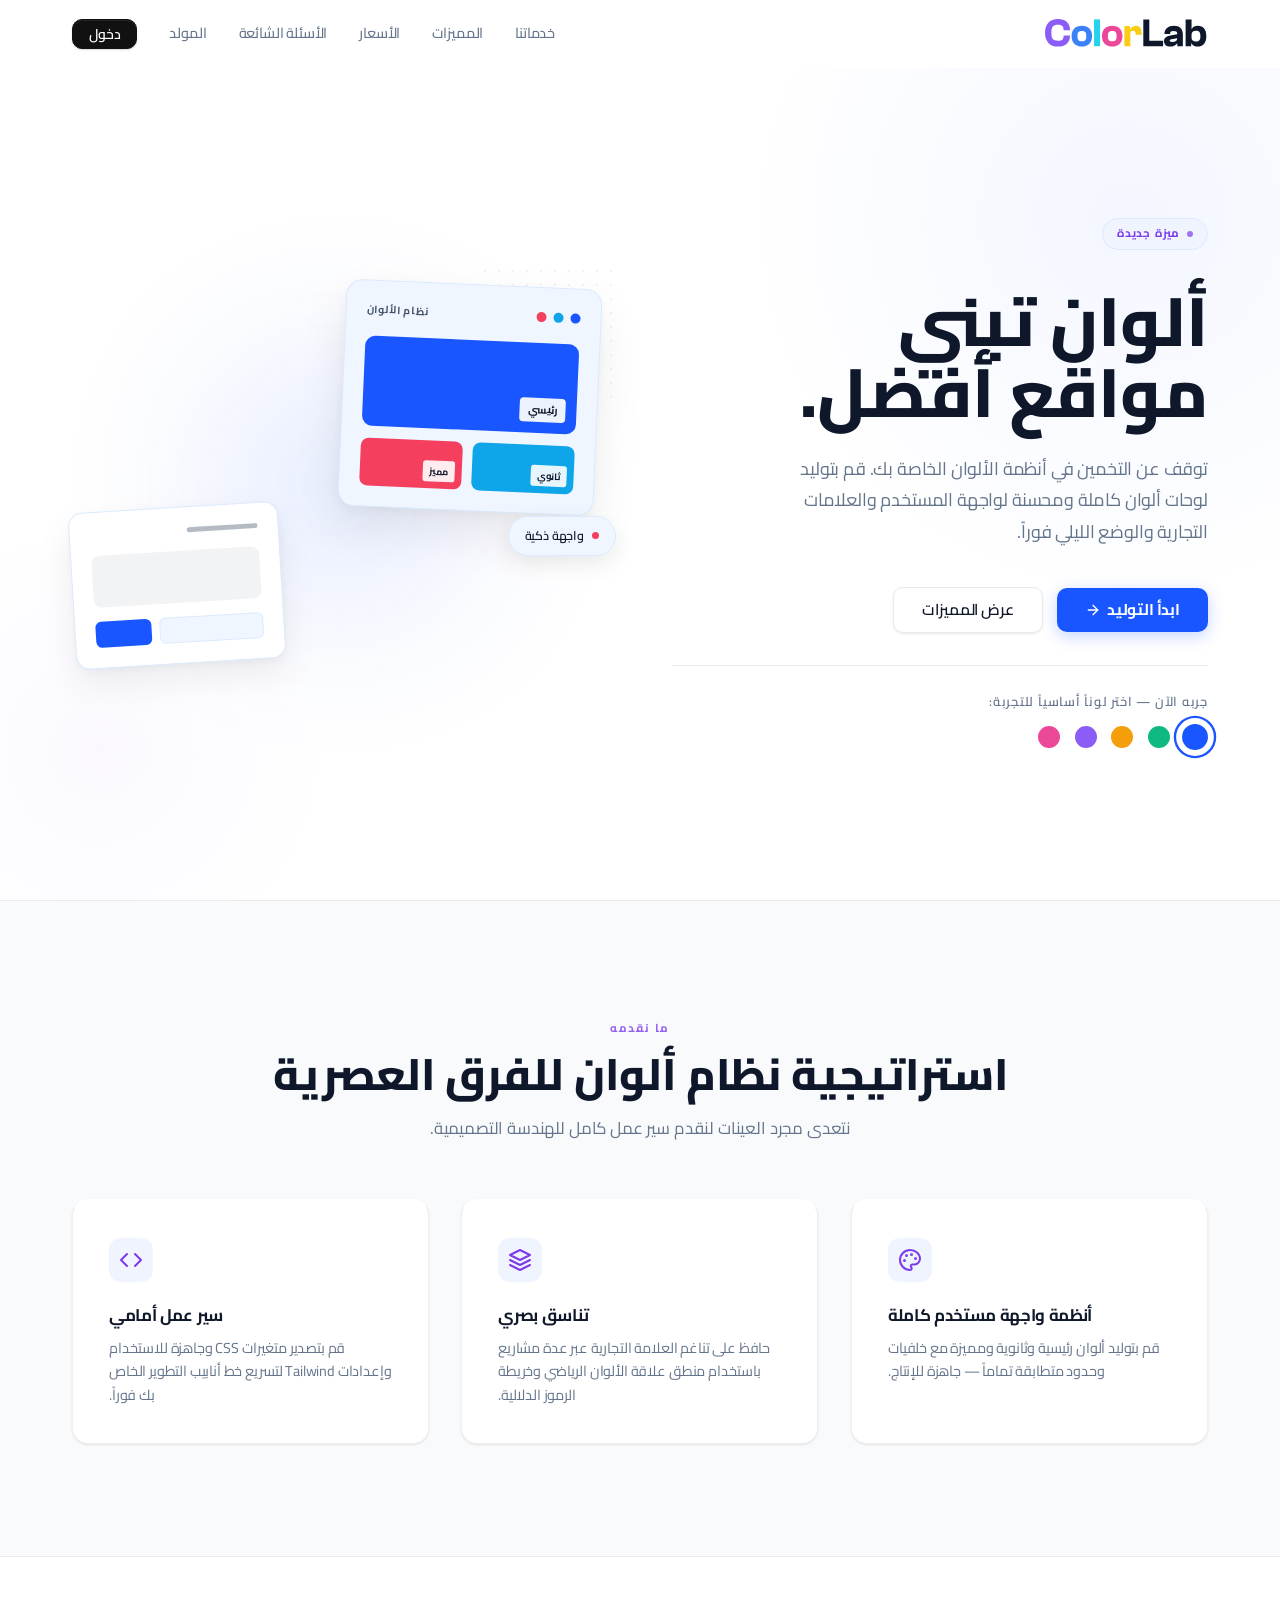
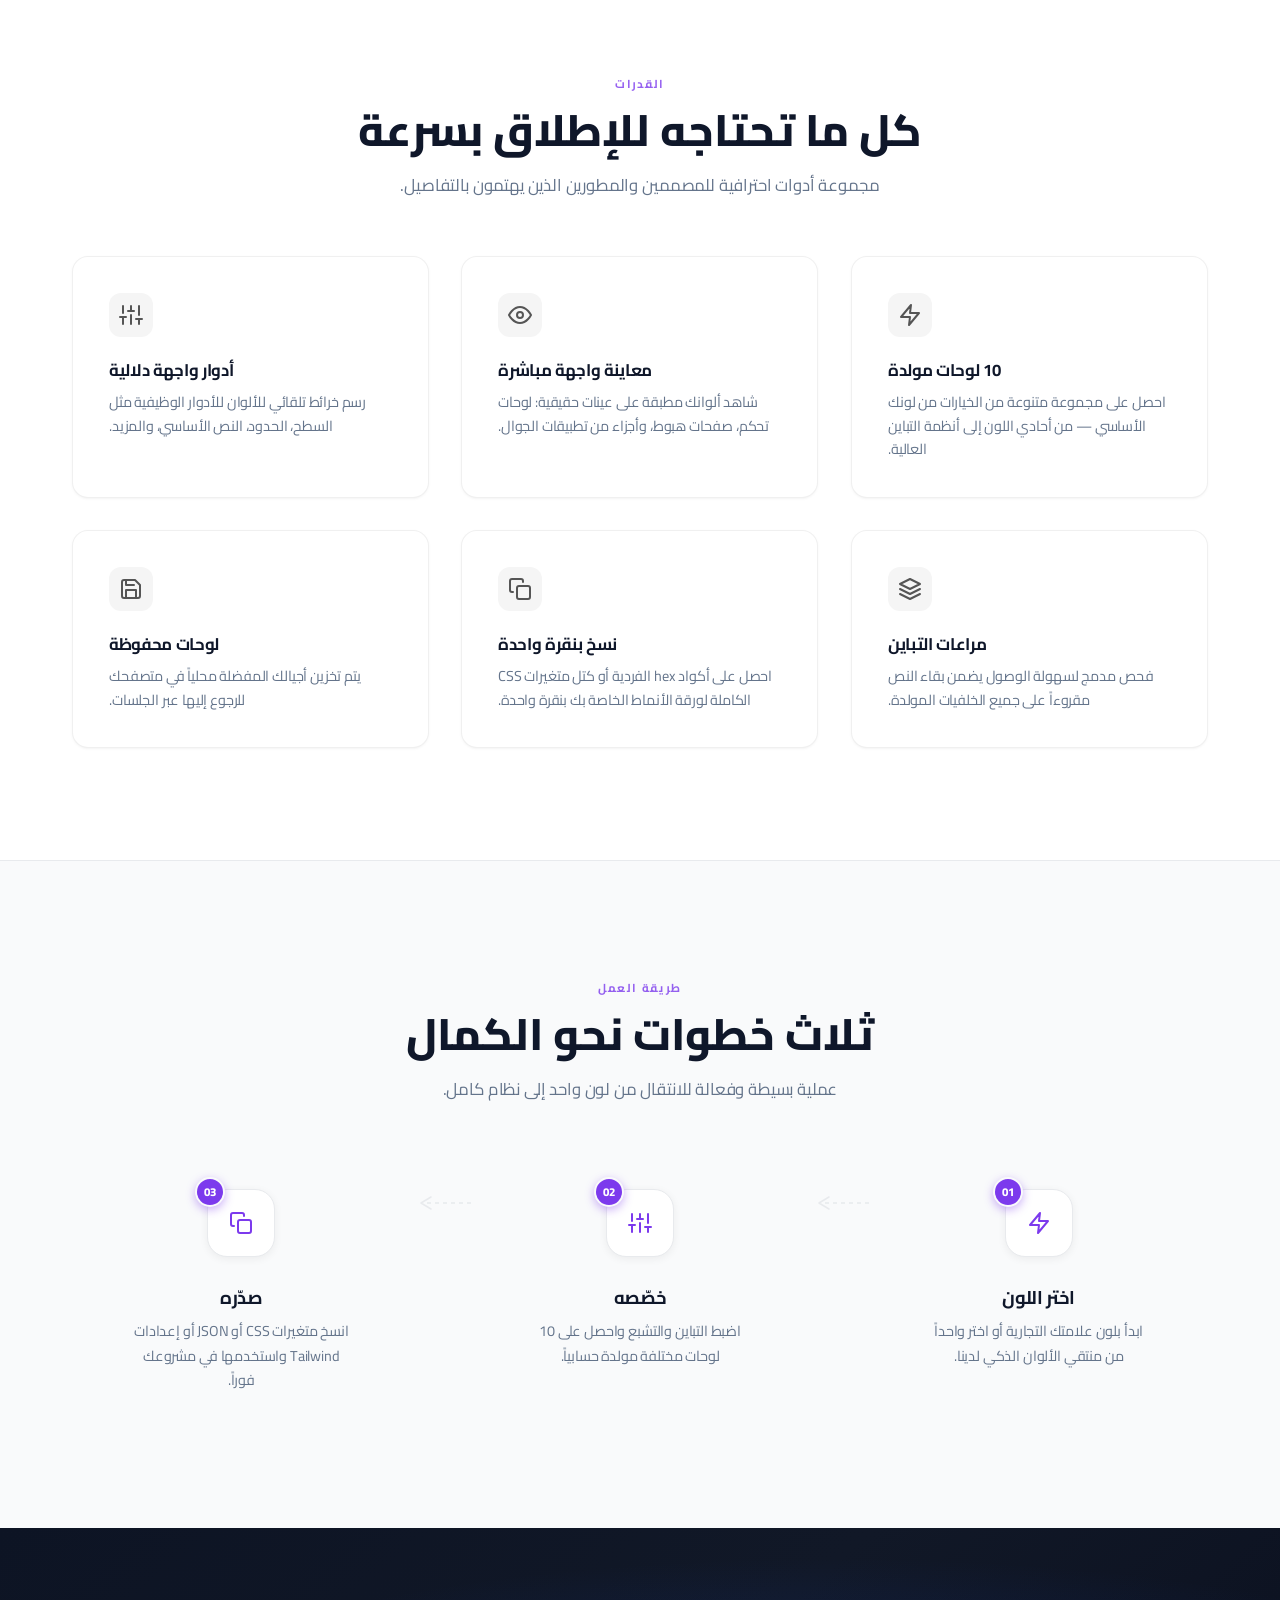
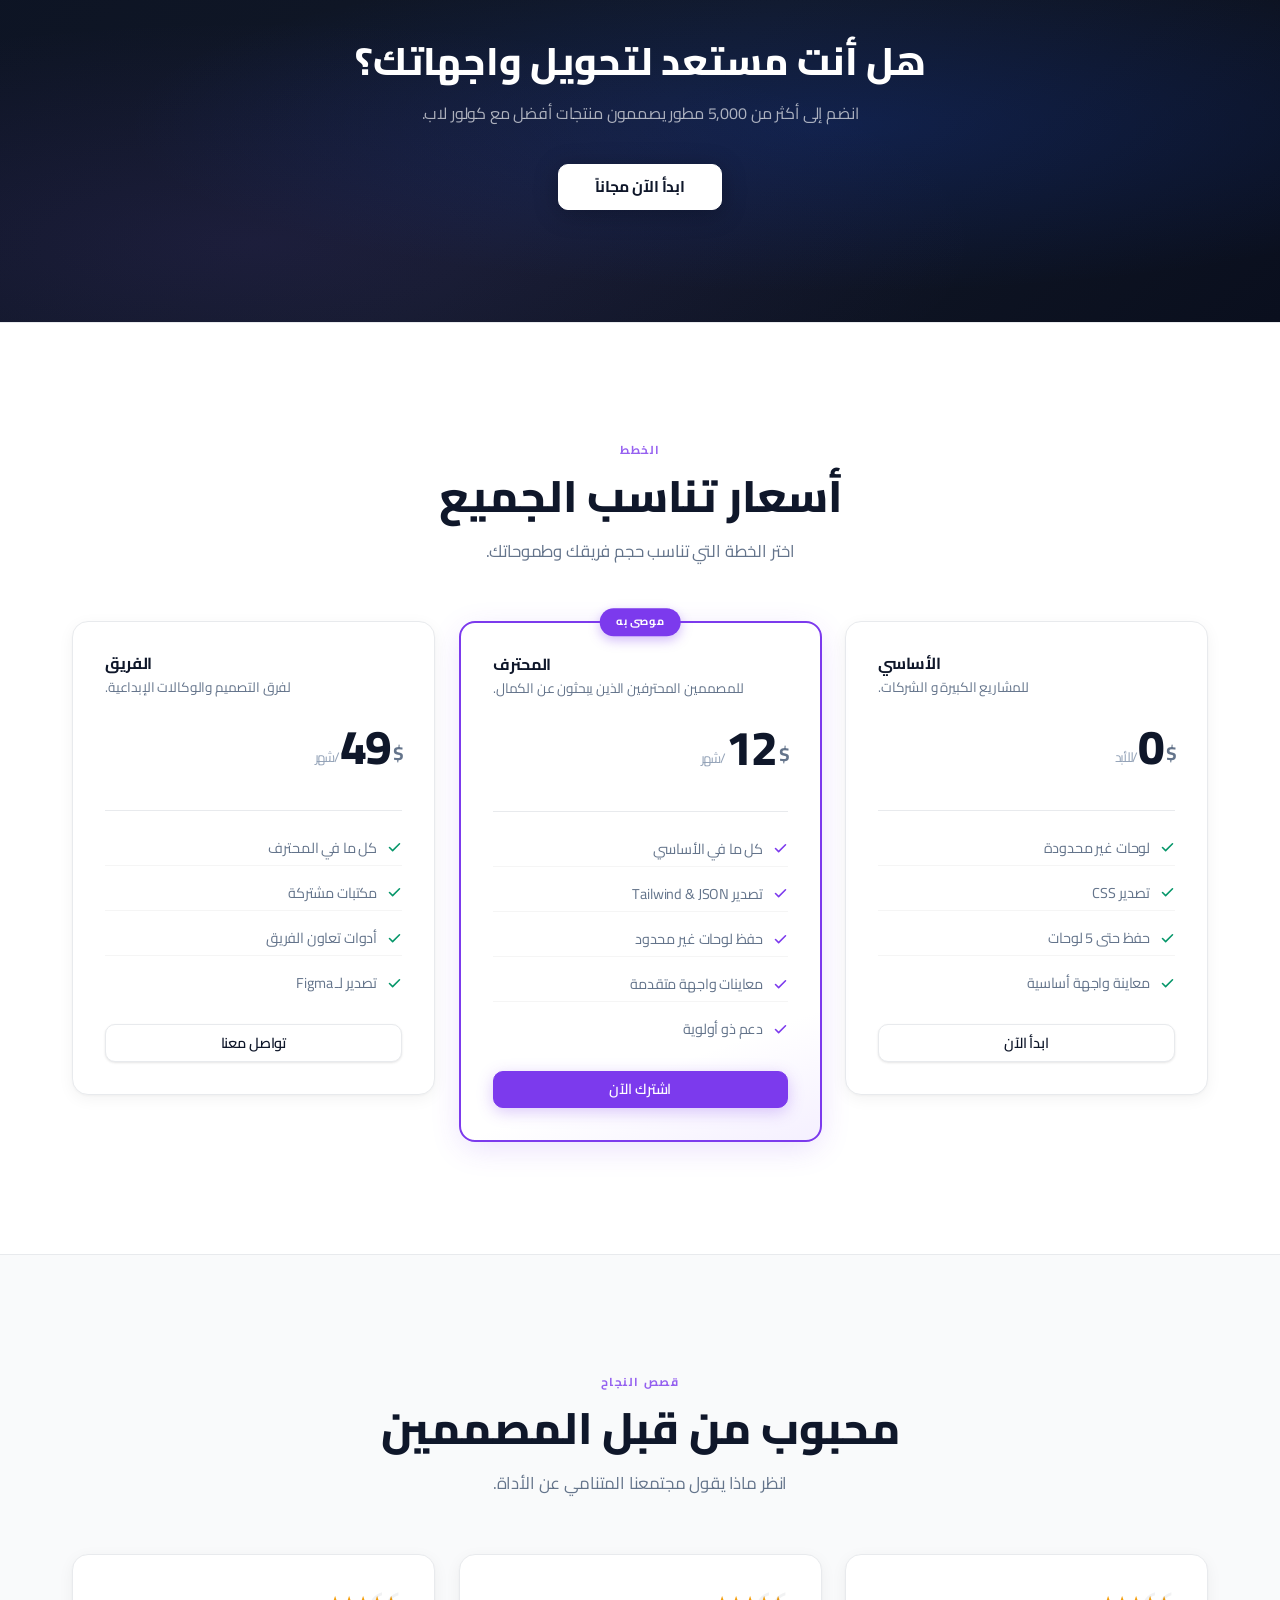
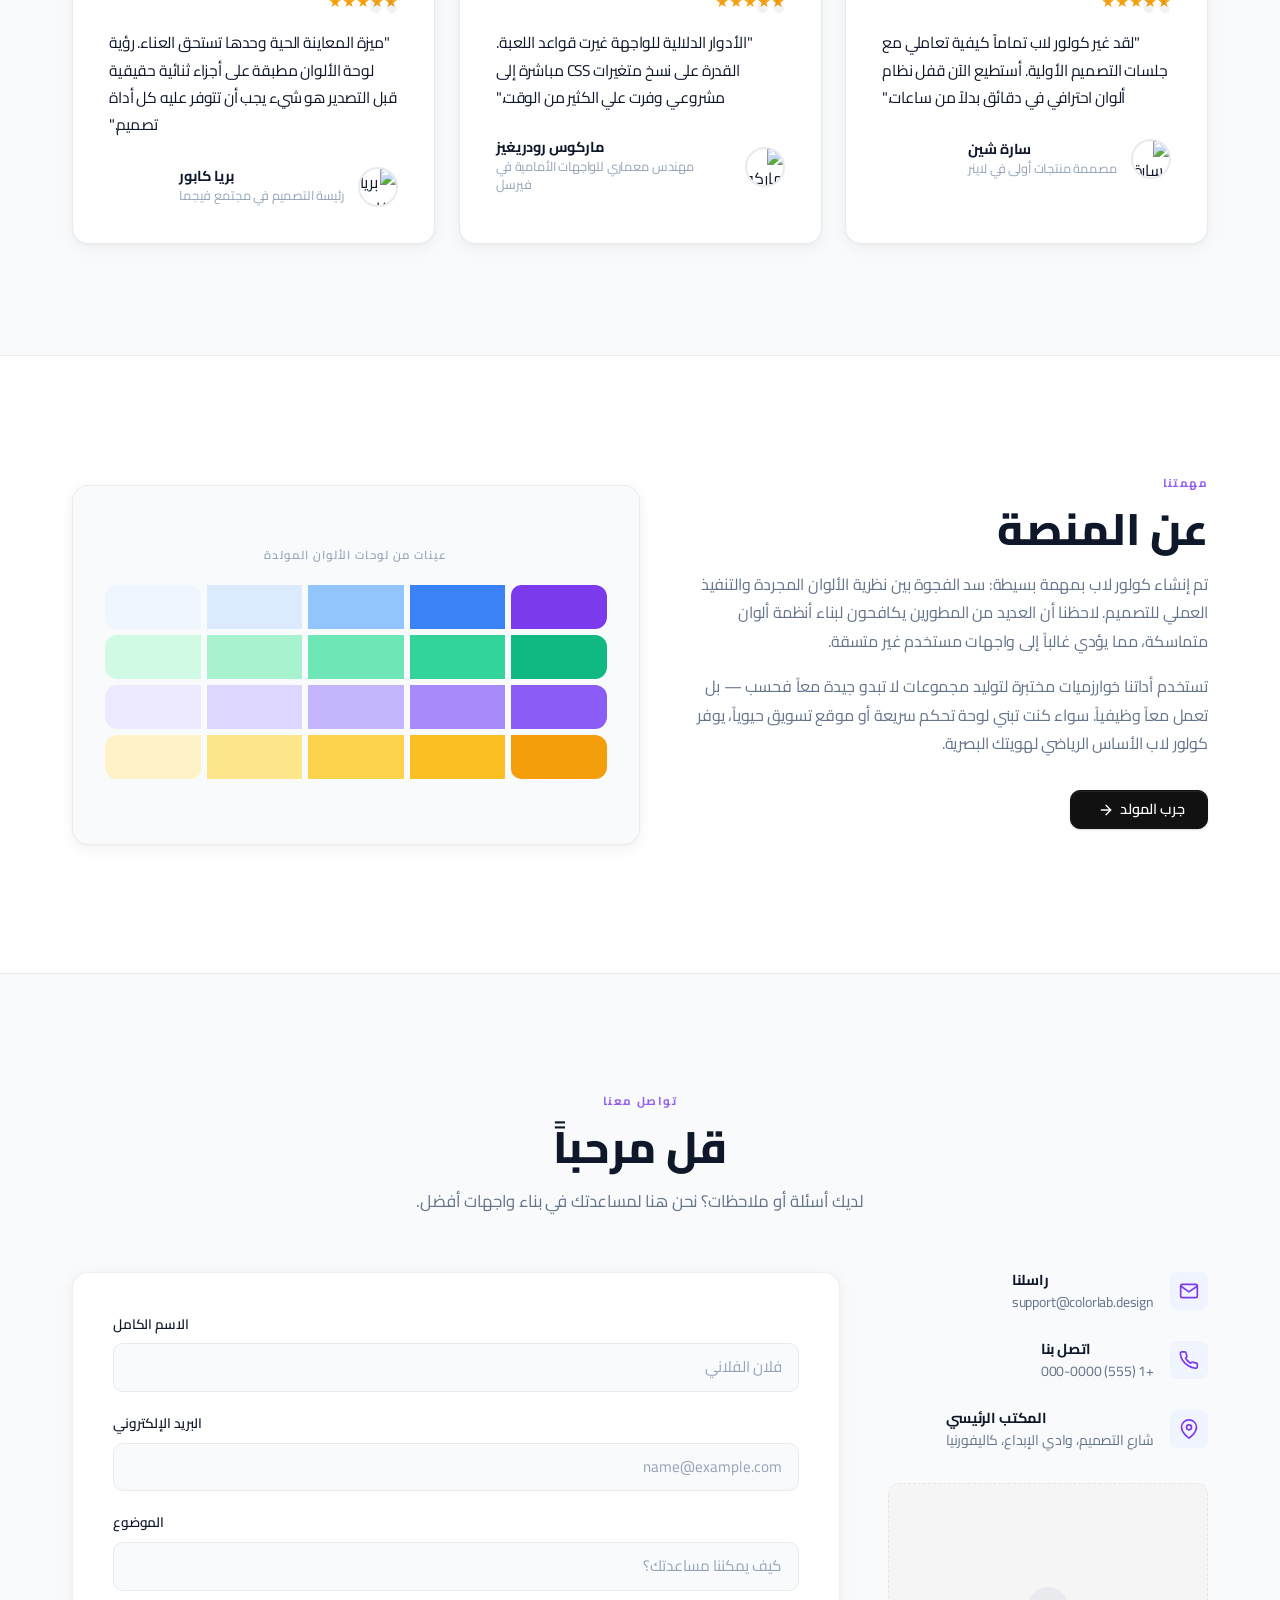
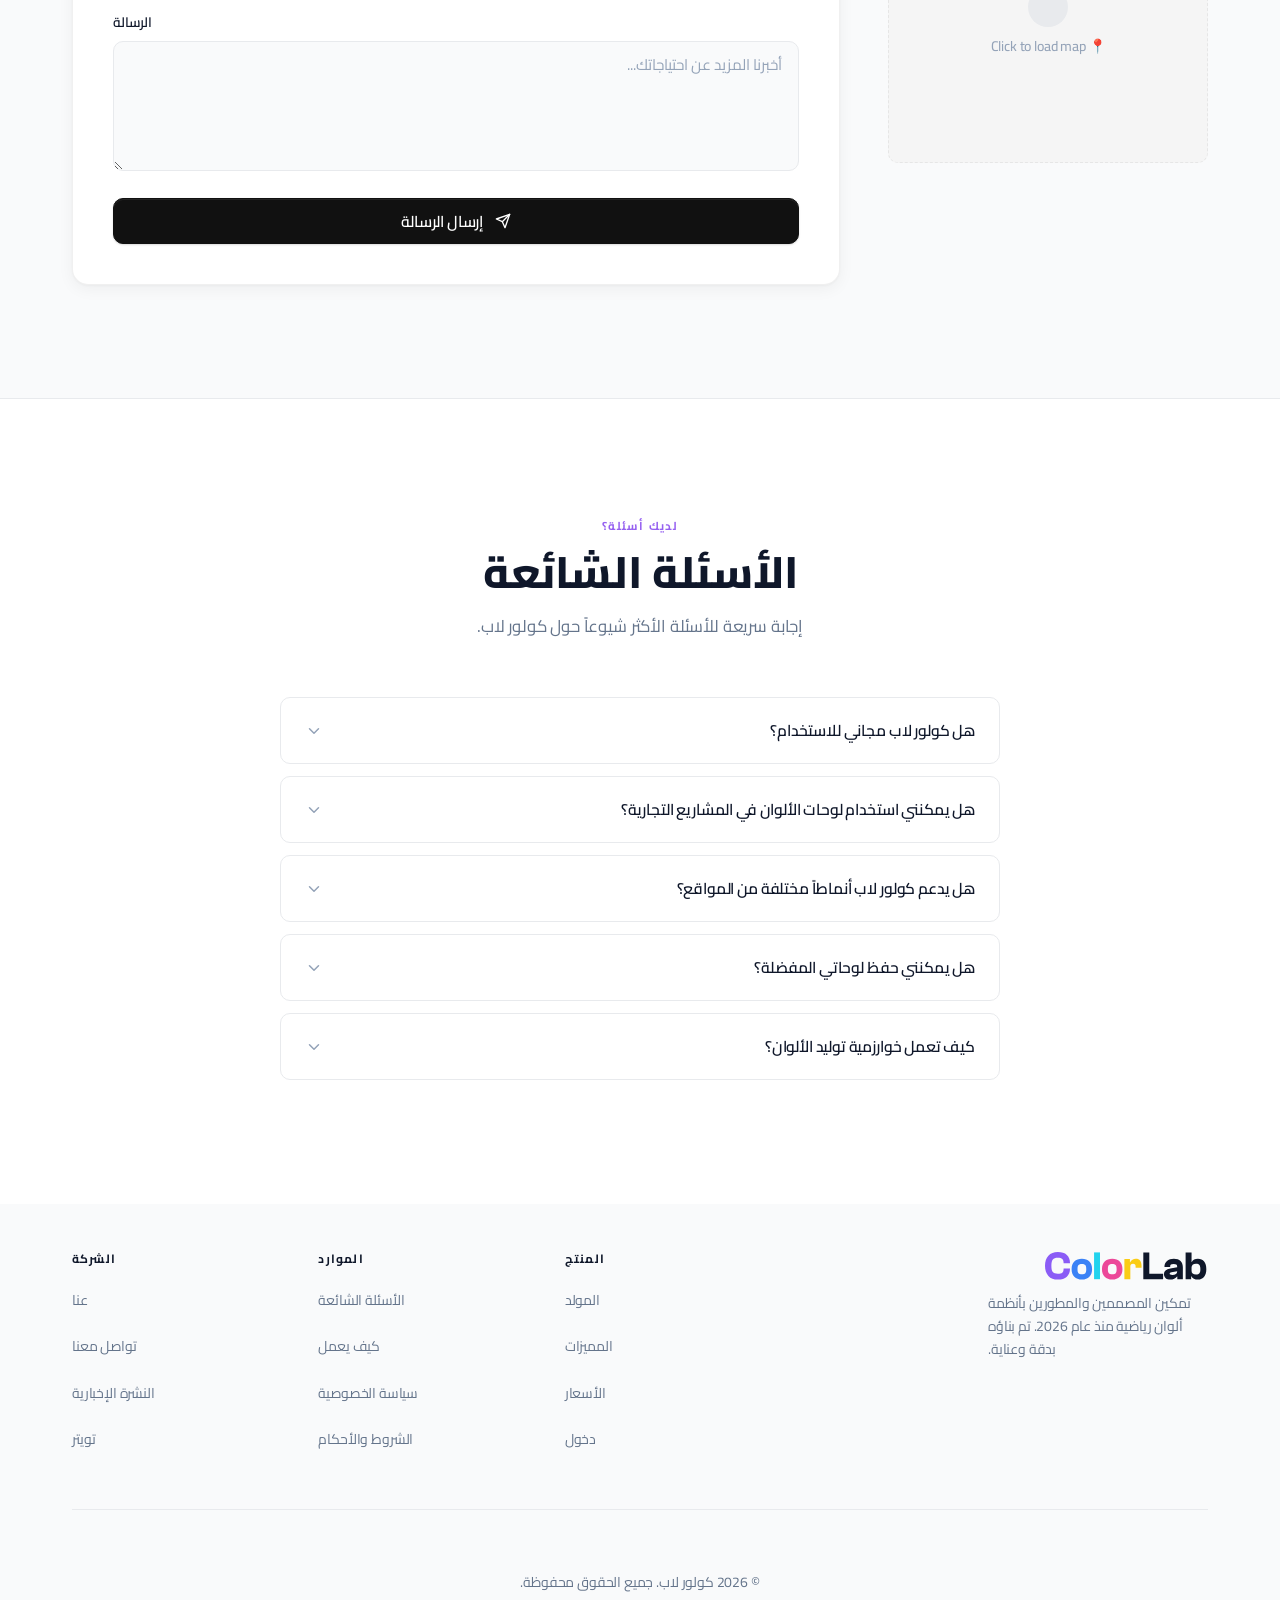
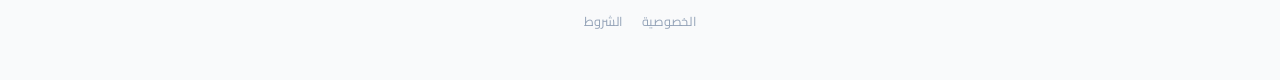
==== index.html @ 7257d904 "first commit" ====
<!doctype html>
<html lang="ar" dir="rtl">
  <head>
    <meta charset="UTF-8" />
    <meta name="viewport" content="width=device-width, initial-scale=1.0" />
    <title>كولور لاب — مولد ألوان احترافي للمطورين والمصممين</title>
    <meta
      name="description"
      content="قم بتوليد أنظمة ألوان كاملة ومحسنة لمواقع الويب فوراً. جميلة، دلالية، ومصممة للمطورين والمصممين. ابدأ مجاناً."
    />
    <meta name="theme-color" content="#7C3AED" />

    <!-- Preconnect for faster font loading -->
    <link rel="preconnect" href="https://fonts.googleapis.com" />
    <link rel="preconnect" href="https://fonts.gstatic.com" crossorigin />
    <link
      href="https://fonts.googleapis.com/css2?family=Cairo:wght@400;500;600;700;800&family=Inter:wght@400;500;600;700;800&display=swap"
      rel="stylesheet"
    />

    <!-- CSS Architecture -->
    <link rel="stylesheet" href="css/main.css" />
    <link rel="stylesheet" href="css/layout.css" />
    <link rel="stylesheet" href="css/components.css" />
    <link rel="stylesheet" href="css/polish.css" />
    <link rel="stylesheet" href="css/motion.css" />
    <link rel="stylesheet" href="css/responsive.css" />
  </head>
  <body class="marketing-page">
    <!-- SVG Icon Sprite (hidden) -->
    <div style="display: none" aria-hidden="true">
      <svg xmlns="http://www.w3.org/2000/svg">
        <symbol
          id="icon-zap"
          viewBox="0 0 24 24"
          fill="none"
          stroke="currentColor"
          stroke-width="2"
          stroke-linecap="round"
          stroke-linejoin="round"
        >
          <polygon points="13 2 3 14 12 14 11 22 21 10 12 10 13 2" />
        </symbol>
        <symbol
          id="icon-eye"
          viewBox="0 0 24 24"
          fill="none"
          stroke="currentColor"
          stroke-width="2"
          stroke-linecap="round"
          stroke-linejoin="round"
        >
          <path d="M1 12s4-8 11-8 11 8 11 8-4 8-11 8-11-8-11-8z" />
          <circle cx="12" cy="12" r="3" />
        </symbol>
        <symbol
          id="icon-sliders"
          viewBox="0 0 24 24"
          fill="none"
          stroke="currentColor"
          stroke-width="2"
          stroke-linecap="round"
          stroke-linejoin="round"
        >
          <line x1="4" y1="21" x2="4" y2="14" />
          <line x1="4" y1="10" x2="4" y2="3" />
          <line x1="12" y1="21" x2="12" y2="12" />
          <line x1="12" y1="8" x2="12" y2="3" />
          <line x1="20" y1="21" x2="20" y2="16" />
          <line x1="20" y1="12" x2="20" y2="3" />
          <line x1="1" y1="14" x2="7" y2="14" />
          <line x1="9" y1="8" x2="15" y2="8" />
          <line x1="17" y1="16" x2="23" y2="16" />
        </symbol>
        <symbol
          id="icon-layers"
          viewBox="0 0 24 24"
          fill="none"
          stroke="currentColor"
          stroke-width="2"
          stroke-linecap="round"
          stroke-linejoin="round"
        >
          <polygon points="12 2 2 7 12 12 22 7 12 2" />
          <polyline points="2 17 12 22 22 17" />
          <polyline points="2 12 12 17 22 12" />
        </symbol>
        <symbol
          id="icon-code"
          viewBox="0 0 24 24"
          fill="none"
          stroke="currentColor"
          stroke-width="2"
          stroke-linecap="round"
          stroke-linejoin="round"
        >
          <polyline points="16 18 22 12 16 6" />
          <polyline points="8 6 2 12 8 18" />
        </symbol>
        <symbol
          id="icon-copy"
          viewBox="0 0 24 24"
          fill="none"
          stroke="currentColor"
          stroke-width="2"
          stroke-linecap="round"
          stroke-linejoin="round"
        >
          <rect x="9" y="9" width="13" height="13" rx="2" ry="2" />
          <path d="M5 15H4a2 2 0 0 1-2-2V4a2 2 0 0 1 2-2h9a2 2 0 0 1 2 2v1" />
        </symbol>
        <symbol
          id="icon-save"
          viewBox="0 0 24 24"
          fill="none"
          stroke="currentColor"
          stroke-width="2"
          stroke-linecap="round"
          stroke-linejoin="round"
        >
          <path
            d="M19 21H5a2 2 0 0 1-2-2V5a2 2 0 0 1 2-2h11l5 5v11a2 2 0 0 1-2 2z"
          />
          <polyline points="17 21 17 13 7 13 7 21" />
          <polyline points="7 3 7 8 15 8" />
        </symbol>
        <symbol
          id="icon-check"
          viewBox="0 0 24 24"
          fill="none"
          stroke="currentColor"
          stroke-width="2.5"
          stroke-linecap="round"
          stroke-linejoin="round"
        >
          <polyline points="20 6 9 17 4 12" />
        </symbol>
        <symbol
          id="icon-arrow-right"
          viewBox="0 0 24 24"
          fill="none"
          stroke="currentColor"
          stroke-width="2"
          stroke-linecap="round"
          stroke-linejoin="round"
        >
          <line x1="5" y1="12" x2="19" y2="12" />
          <polyline points="12 5 19 12 12 19" />
        </symbol>
        <symbol
          id="icon-chevron-down"
          viewBox="0 0 24 24"
          fill="none"
          stroke="currentColor"
          stroke-width="2"
          stroke-linecap="round"
          stroke-linejoin="round"
        >
          <polyline points="6 9 12 15 18 9" />
        </symbol>
        <symbol
          id="icon-mail"
          viewBox="0 0 24 24"
          fill="none"
          stroke="currentColor"
          stroke-width="2"
          stroke-linecap="round"
          stroke-linejoin="round"
        >
          <path
            d="M4 4h16c1.1 0 2 .9 2 2v12c0 1.1-.9 2-2 2H4c-1.1 0-2-.9-2-2V6c0-1.1.9-2 2-2z"
          />
          <polyline points="22,6 12,13 2,6" />
        </symbol>
        <symbol
          id="icon-phone"
          viewBox="0 0 24 24"
          fill="none"
          stroke="currentColor"
          stroke-width="2"
          stroke-linecap="round"
          stroke-linejoin="round"
        >
          <path
            d="M22 16.92v3a2 2 0 0 1-2.18 2 19.79 19.79 0 0 1-8.63-3.07A19.5 19.5 0 0 1 4.69 13 19.79 19.79 0 0 1 1.6 4.38 2 2 0 0 1 3.6 2.18h3a2 2 0 0 1 2 1.72 12.84 12.84 0 0 0 .7 2.81 2 2 0 0 1-.45 2.11L7.91 9.91a16 16 0 0 0 6 6l.65-.65a2 2 0 0 1 2.11-.45 12.84 12.84 0 0 0 2.81.7A2 2 0 0 1 22 16.92z"
          />
        </symbol>
        <symbol
          id="icon-map-pin"
          viewBox="0 0 24 24"
          fill="none"
          stroke="currentColor"
          stroke-width="2"
          stroke-linecap="round"
          stroke-linejoin="round"
        >
          <path d="M21 10c0 7-9 13-9 13s-9-6-9-13a9 9 0 0 1 18 0z" />
          <circle cx="12" cy="10" r="3" />
        </symbol>
        <symbol
          id="icon-send"
          viewBox="0 0 24 24"
          fill="none"
          stroke="currentColor"
          stroke-width="2"
          stroke-linecap="round"
          stroke-linejoin="round"
        >
          <line x1="22" y1="2" x2="11" y2="13" />
          <polygon points="22 2 15 22 11 13 2 9 22 2" />
        </symbol>
        <symbol
          id="icon-users"
          viewBox="0 0 24 24"
          fill="none"
          stroke="currentColor"
          stroke-width="2"
          stroke-linecap="round"
          stroke-linejoin="round"
        >
          <path d="M17 21v-2a4 4 0 0 0-4-4H5a4 4 0 0 0-4 4v2" />
          <circle cx="9" cy="7" r="4" />
          <path d="M23 21v-2a4 4 0 0 0-3-3.87" />
          <path d="M16 3.13a4 4 0 0 1 0 7.75" />
        </symbol>
        <symbol
          id="icon-star"
          viewBox="0 0 24 24"
          fill="currentColor"
          stroke="currentColor"
          stroke-width="1"
        >
          <polygon
            points="12 2 15.09 8.26 22 9.27 17 14.14 18.18 21.02 12 17.77 5.82 21.02 7 14.14 2 9.27 8.91 8.26 12 2"
          />
        </symbol>
        <symbol
          id="icon-palette"
          viewBox="0 0 24 24"
          fill="none"
          stroke="currentColor"
          stroke-width="2"
          stroke-linecap="round"
          stroke-linejoin="round"
        >
          <circle cx="13.5" cy="6.5" r="0.5" fill="currentColor" />
          <circle cx="17.5" cy="10.5" r="0.5" fill="currentColor" />
          <circle cx="8.5" cy="7.5" r="0.5" fill="currentColor" />
          <circle cx="6.5" cy="12.5" r="0.5" fill="currentColor" />
          <path
            d="M12 2C6.5 2 2 6.5 2 12s4.5 10 10 10c.926 0 1.648-.746 1.648-1.688 0-.437-.18-.835-.437-1.125-.29-.289-.438-.652-.438-1.125a1.64 1.64 0 0 1 1.668-1.668h1.996c3.051 0 5.555-2.503 5.555-5.554C21.965 6.012 17.461 2 12 2z"
          />
        </symbol>
      </svg>
    </div>

    <!-- Scroll Progress Indicator -->
    <div class="scroll-progress" id="scroll-progress" aria-hidden="true"></div>

    <!-- Back to Top -->
    <button class="back-to-top" id="back-to-top" aria-label="العودة للأعلى">
      <svg
        class="icon icon-sm"
        viewBox="0 0 24 24"
        fill="none"
        stroke="currentColor"
        stroke-width="2.5"
        stroke-linecap="round"
        stroke-linejoin="round"
      >
        <polyline points="18 15 12 9 6 15" />
      </svg>
    </button>

    <!-- =====================================================================
         NAVIGATION
         ===================================================================== -->
    <nav
      class="navbar"
      id="navbar"
      role="navigation"
      aria-label="التنقل الرئيسي"
    >
      <div class="container nav-content">
        <div class="logo">
          <a href="index.html" aria-label="الرئيسية">
            <img src="icons/logo.svg" alt="كولور لاب" height="24" />
          </a>
        </div>

        <!-- Desktop Nav Links -->
        <div class="nav-links">
          <a href="#services" class="nav-link">خدماتنا</a>
          <a href="#features" class="nav-link">المميزات</a>
          <a href="#pricing" class="nav-link">الأسعار</a>
          <a href="#faq" class="nav-link">الأسئلة الشائعة</a>
          <a href="html/tool.html" class="nav-link">المولد</a>
          <a href="html/login.html" class="btn btn-primary btn-sm">دخول</a>
        </div>

        <!-- Mobile Hamburger -->
        <button
          class="nav-hamburger"
          id="nav-hamburger"
          aria-label="فتح القائمة"
          aria-expanded="false"
          aria-controls="mobile-nav"
        >
          <span class="hamburger-line"></span>
          <span class="hamburger-line"></span>
          <span class="hamburger-line"></span>
        </button>
      </div>
    </nav>

    <!-- Mobile Navigation Drawer -->
    <div
      class="mobile-nav"
      id="mobile-nav"
      aria-hidden="true"
      role="dialog"
      aria-label="القائمة المتنقلة"
    >
      <a href="#services" class="nav-link">خدماتنا</a>
      <a href="#features" class="nav-link">المميزات</a>
      <a href="#pricing" class="nav-link">الأسعار</a>
      <a href="#faq" class="nav-link">الأسئلة الشائعة</a>
      <a href="html/tool.html" class="nav-link">المولد</a>
      <a href="html/login.html" class="btn btn-primary btn-sm mobile-nav-btn"
        >دخول</a
      >
    </div>

    <main>
      <!-- =================================================================
             HERO SECTION
             ================================================================= -->
      <section
        class="hero section-spacing"
        id="hero-preview"
        style="
          --preview-primary: #7c3aed;
          --preview-secondary: #2563eb;
          --preview-accent: #06b6d4;
          --preview-surface: #ffffff;
          --preview-bg: #f8fafc;
          --preview-text-pri: #0f172a;
          --preview-text-sec: #64748b;
          --preview-card: #ffffff;
          --preview-border: #e2e8f0;
        "
      >
        <div class="container">
          <div class="split-layout hero-split">
            <!-- Left: Text and Actions -->
            <div class="split-text text-left hero-text-col">
              <span class="badge"> ميزة جديدة </span>

              <h1 class="hero-title mt-4">ألوان تبني<br />مواقع أفضل.</h1>

              <p class="hero-subtitle">
                توقف عن التخمين في أنظمة الألوان الخاصة بك. قم بتوليد لوحات
                ألوان كاملة ومحسنة لواجهة المستخدم والعلامات التجارية والوضع
                الليلي فوراً.
              </p>

              <div class="hero-actions">
                <a
                  href="html/tool.html"
                  class="hero-cta-btn"
                  id="hero-cta-main"
                >
                  ابدأ التوليد
                  <svg class="icon icon-sm">
                    <use href="#icon-arrow-right"></use>
                  </svg>
                </a>
                <a href="#features" class="btn btn-secondary btn-lg"
                  >عرض المميزات</a
                >
              </div>

              <!-- Interactive Color Picker -->
              <div class="hero-interactive">
                <p class="hero-interactive-label">
                  جربه الآن — اختر لوناً أساسياً للتجربة:
                </p>
                <div
                  class="hero-color-picker"
                  id="hero-color-picker"
                  role="group"
                  aria-label="معاينة لوحة الألوان"
                >
                  <button
                    class="color-btn"
                    data-color="#1A56FF"
                    aria-label="اللوحة الزرقاء"
                    style="background-color: #1a56ff"
                  ></button>
                  <button
                    class="color-btn"
                    data-color="#10B981"
                    aria-label="اللوحة الخضراء"
                    style="background-color: #10b981"
                  ></button>
                  <button
                    class="color-btn"
                    data-color="#F59E0B"
                    aria-label="اللوحة الصفراء"
                    style="background-color: #f59e0b"
                  ></button>
                  <button
                    class="color-btn"
                    data-color="#8B5CF6"
                    aria-label="اللوحة البنفسجية"
                    style="background-color: #8b5cf6"
                  ></button>
                  <button
                    class="color-btn"
                    data-color="#EC4899"
                    aria-label="اللوحة الوردية"
                    style="background-color: #ec4899"
                  ></button>
                </div>
              </div>
            </div>

            <!-- Right: Floating Visual Cards -->
            <div class="split-image hero-visuals" aria-hidden="true">
              <!-- Ambient glow -->
              <div class="hero-glow"></div>

              <!-- Decorative dot grid -->
              <div class="hero-dots"></div>

              <!-- Primary palette card -->
              <div class="hero-palette-card">
                <div class="hero-card-header">
                  <div class="hero-card-dots">
                    <div
                      class="hero-card-dot"
                      style="background-color: var(--preview-primary)"
                    ></div>
                    <div
                      class="hero-card-dot"
                      style="background-color: var(--preview-secondary)"
                    ></div>
                    <div
                      class="hero-card-dot"
                      style="background-color: var(--preview-accent)"
                    ></div>
                  </div>
                  <span class="hero-card-label">نظام الألوان</span>
                </div>

                <div class="hero-swatch-primary">
                  <span class="hero-swatch-label">رئيسي</span>
                </div>

                <div class="hero-swatch-row">
                  <div class="hero-swatch-secondary">
                    <span class="hero-swatch-label-sm">ثانوي</span>
                  </div>
                  <div class="hero-swatch-accent">
                    <span class="hero-swatch-label-sm">مميز</span>
                  </div>
                </div>
              </div>

              <!-- Secondary UI block fragment -->
              <div class="hero-ui-block">
                <div class="hero-ui-block-line"></div>
                <div class="hero-ui-block-placeholder"></div>
                <div class="hero-ui-block-actions">
                  <div class="hero-ui-input"></div>
                  <div class="hero-ui-btn"></div>
                </div>
              </div>

              <!-- Floating notification chip -->
              <div class="hero-chip">
                <span class="hero-chip-dot"></span>
                واجهة ذكية
              </div>
            </div>
            <!-- /hero-visuals -->
          </div>
        </div>
      </section>

      <!-- =================================================================
             SERVICES SECTION
             ================================================================= -->
      <section
        id="services"
        class="services bg-alt section-spacing section-divider"
      >
        <div class="container text-center">
          <span class="section-label">ما نقدمه</span>
          <h2 class="section-title">استراتيجية نظام ألوان للفرق العصرية</h2>
          <p class="section-subtitle">
            نتعدى مجرد العينات لنقدم سير عمل كامل للهندسة التصميمية.
          </p>

          <div class="grid grid-3">
            <div class="service-card card reveal">
              <div class="icon-box accent">
                <svg class="icon icon-lg"><use href="#icon-palette"></use></svg>
              </div>
              <h3>أنظمة واجهة مستخدم كاملة</h3>
              <p>
                قم بتوليد ألوان رئيسية وثانوية ومميزة مع خلفيات وحدود متطابقة
                تماماً — جاهزة للإنتاج.
              </p>
            </div>
            <div class="service-card card reveal reveal-delay-1">
              <div class="icon-box accent">
                <svg class="icon icon-lg"><use href="#icon-layers"></use></svg>
              </div>
              <h3>تناسق بصري</h3>
              <p>
                حافظ على تناغم العلامة التجارية عبر عدة مشاريع باستخدام منطق
                علاقة الألوان الرياضي وخريطة الرموز الدلالية.
              </p>
            </div>
            <div class="service-card card reveal reveal-delay-2">
              <div class="icon-box accent">
                <svg class="icon icon-lg"><use href="#icon-code"></use></svg>
              </div>
              <h3>سير عمل أمامي</h3>
              <p>
                قم بتصدير متغيرات CSS وجاهزة للاستخدام وإعدادات Tailwind لتسريع
                خط أنابيب التطوير الخاص بك فوراً.
              </p>
            </div>
          </div>
        </div>
      </section>

      <!-- =================================================================
             FEATURES SECTION
             ================================================================= -->
      <section
        id="features"
        class="features bg-primary section-spacing section-divider"
      >
        <div class="container text-center">
          <span class="section-label">القدرات</span>
          <h2 class="section-title">كل ما تحتاجه للإطلاق بسرعة</h2>
          <p class="section-subtitle">
            مجموعة أدوات احترافية للمصممين والمطورين الذين يهتمون بالتفاصيل.
          </p>

          <div class="grid grid-3">
            <div class="feature-card card reveal">
              <div class="icon-box">
                <svg class="icon icon-lg"><use href="#icon-zap"></use></svg>
              </div>
              <h3>10 لوحات مولدة</h3>
              <p>
                احصل على مجموعة متنوعة من الخيارات من لونك الأساسي — من أحادي
                اللون إلى أنظمة التباين العالية.
              </p>
            </div>
            <div class="feature-card card reveal reveal-delay-1">
              <div class="icon-box">
                <svg class="icon icon-lg"><use href="#icon-eye"></use></svg>
              </div>
              <h3>معاينة واجهة مباشرة</h3>
              <p>
                شاهد ألوانك مطبقة على عينات حقيقية: لوحات تحكم، صفحات هبوط،
                وأجزاء من تطبيقات الجوال.
              </p>
            </div>
            <div class="feature-card card reveal reveal-delay-2">
              <div class="icon-box">
                <svg class="icon icon-lg"><use href="#icon-sliders"></use></svg>
              </div>
              <h3>أدوار واجهة دلالية</h3>
              <p>
                رسم خرائط تلقائي للألوان للأدوار الوظيفية مثل السطح، الحدود،
                النص الأساسي، والمزيد.
              </p>
            </div>
            <div class="feature-card card reveal">
              <div class="icon-box">
                <svg class="icon icon-lg"><use href="#icon-layers"></use></svg>
              </div>
              <h3>مراعات التباين</h3>
              <p>
                فحص مدمج لسهولة الوصول يضمن بقاء النص مقروءاً على جميع الخلفيات
                المولدة.
              </p>
            </div>
            <div class="feature-card card reveal reveal-delay-1">
              <div class="icon-box">
                <svg class="icon icon-lg"><use href="#icon-copy"></use></svg>
              </div>
              <h3>نسخ بنقرة واحدة</h3>
              <p>
                احصل على أكواد hex الفردية أو كتل متغيرات CSS الكاملة لورقة
                الأنماط الخاصة بك بنقرة واحدة.
              </p>
            </div>
            <div class="feature-card card reveal reveal-delay-2">
              <div class="icon-box">
                <svg class="icon icon-lg"><use href="#icon-save"></use></svg>
              </div>
              <h3>لوحات محفوظة</h3>
              <p>
                يتم تخزين أجيالك المفضلة محلياً في متصفحك للرجوع إليها عبر
                الجلسات.
              </p>
            </div>
          </div>
        </div>
      </section>

      <!-- =================================================================
             HOW IT WORKS SECTION
             ================================================================= -->
      <section
        id="how-it-works"
        class="how-it-works bg-alt section-spacing section-divider"
      >
        <div class="container text-center">
          <span class="section-label">طريقة العمل</span>
          <h2 class="section-title">ثلاث خطوات نحو الكمال</h2>
          <p class="section-subtitle">
            عملية بسيطة وفعالة للانتقال من لون واحد إلى نظام كامل.
          </p>

          <div class="steps-wrapper mt-12">
            <!-- Step 01 -->
            <div class="step-card reveal">
              <div class="step-icon-wrap">
                <div class="step-icon-box">
                  <svg class="icon icon-lg" viewBox="0 0 24 24" fill="none" stroke="currentColor" stroke-width="2" stroke-linecap="round" stroke-linejoin="round"><polygon points="13 2 3 14 12 14 11 22 21 10 12 10 13 2"></polygon></svg>
                </div>
                <span class="step-badge">01</span>
              </div>
              <h4>اختر اللون</h4>
              <p class="text-muted">ابدأ بلون علامتك التجارية أو اختر واحداً من منتقي الألوان الذكي لدينا.</p>
            </div>

            <!-- Arrow Connector -->
            <div class="step-connector" aria-hidden="true">
              <svg viewBox="0 0 60 24" fill="none" xmlns="http://www.w3.org/2000/svg"><line x1="0" y1="12" x2="48" y2="12" stroke="currentColor" stroke-width="1.5" stroke-dasharray="4 4"/><polyline points="40,6 50,12 40,18" stroke="currentColor" stroke-width="1.5" stroke-linecap="round" stroke-linejoin="round" fill="none"/></svg>
            </div>

            <!-- Step 02 -->
            <div class="step-card reveal reveal-delay-1">
              <div class="step-icon-wrap">
                <div class="step-icon-box">
                  <svg class="icon icon-lg" viewBox="0 0 24 24" fill="none" stroke="currentColor" stroke-width="2" stroke-linecap="round" stroke-linejoin="round"><line x1="4" y1="21" x2="4" y2="14"></line><line x1="4" y1="10" x2="4" y2="3"></line><line x1="12" y1="21" x2="12" y2="12"></line><line x1="12" y1="8" x2="12" y2="3"></line><line x1="20" y1="21" x2="20" y2="16"></line><line x1="20" y1="12" x2="20" y2="3"></line><line x1="1" y1="14" x2="7" y2="14"></line><line x1="9" y1="8" x2="15" y2="8"></line><line x1="17" y1="16" x2="23" y2="16"></line></svg>
                </div>
                <span class="step-badge">02</span>
              </div>
              <h4>خصّصه</h4>
              <p class="text-muted">اضبط التباين والتشبع واحصل على 10 لوحات مختلفة مولدة حسابياً.</p>
            </div>

            <!-- Arrow Connector -->
            <div class="step-connector" aria-hidden="true">
              <svg viewBox="0 0 60 24" fill="none" xmlns="http://www.w3.org/2000/svg"><line x1="0" y1="12" x2="48" y2="12" stroke="currentColor" stroke-width="1.5" stroke-dasharray="4 4"/><polyline points="40,6 50,12 40,18" stroke="currentColor" stroke-width="1.5" stroke-linecap="round" stroke-linejoin="round" fill="none"/></svg>
            </div>

            <!-- Step 03 -->
            <div class="step-card reveal reveal-delay-2">
              <div class="step-icon-wrap">
                <div class="step-icon-box">
                  <svg class="icon icon-lg" viewBox="0 0 24 24" fill="none" stroke="currentColor" stroke-width="2" stroke-linecap="round" stroke-linejoin="round"><rect x="9" y="9" width="13" height="13" rx="2" ry="2"></rect><path d="M5 15H4a2 2 0 0 1-2-2V4a2 2 0 0 1 2-2h9a2 2 0 0 1 2 2v1"></path></svg>
                </div>
                <span class="step-badge">03</span>
              </div>
              <h4>صدّره</h4>
              <p class="text-muted">انسخ متغيرات CSS أو JSON أو إعدادات Tailwind واستخدمها في مشروعك فوراً.</p>
            </div>
          </div>
        </div>
      </section>

      <!-- =================================================================
             OFFERS / CTA SECTION
             ================================================================= -->
      <section class="offers section-spacing">
        <div class="container">
          <div class="offers-card reveal">
            <h2 class="section-title text-center">
              هل أنت مستعد لتحويل واجهاتك؟
            </h2>
            <p class="section-subtitle text-center mt-4">
              انضم إلى أكثر من 5,000 مطور يصممون منتجات أفضل مع كولور لاب.
            </p>
            <div class="text-center mt-8">
              <a href="html/tool.html" class="btn btn-primary btn-lg"
                >ابدأ الآن مجاناً</a
              >
            </div>
          </div>
        </div>
      </section>

      <!-- =================================================================
             PRICING SECTION
             ================================================================= -->
      <section
        id="pricing"
        class="pricing bg-primary section-spacing section-divider"
      >
        <div class="container text-center">
          <span class="section-label">الخطط</span>
          <h2 class="section-title">أسعار تناسب الجميع</h2>
          <p class="section-subtitle">
            اختر الخطة التي تناسب حجم فريقك وطموحاتك.
          </p>

          <div class="pricing-grid">
            <!-- Starter -->
            <div class="pricing-card reveal">
              <div class="pricing-header">
                <h3>الأساسي</h3>
                <p>للمشاريع الكبيرة و الشركات.</p>
              </div>
              <div class="pricing-price">
                <sup>$</sup>0<span>/للأبد</span>
              </div>
              <hr class="pricing-divider" />
              <ul class="pricing-features">
                <li>
                  <svg class="icon" viewBox="0 0 24 24" fill="none" stroke="currentColor" stroke-width="2.5" stroke-linecap="round" stroke-linejoin="round"><polyline points="20 6 9 17 4 12"/></svg>
                  لوحات غير محدودة
                </li>
                <li>
                  <svg class="icon" viewBox="0 0 24 24" fill="none" stroke="currentColor" stroke-width="2.5" stroke-linecap="round" stroke-linejoin="round"><polyline points="20 6 9 17 4 12"/></svg>
                  تصدير CSS
                </li>
                <li>
                  <svg class="icon" viewBox="0 0 24 24" fill="none" stroke="currentColor" stroke-width="2.5" stroke-linecap="round" stroke-linejoin="round"><polyline points="20 6 9 17 4 12"/></svg>
                  حفظ حتى 5 لوحات
                </li>
                <li>
                  <svg class="icon" viewBox="0 0 24 24" fill="none" stroke="currentColor" stroke-width="2.5" stroke-linecap="round" stroke-linejoin="round"><polyline points="20 6 9 17 4 12"/></svg>
                  معاينة واجهة أساسية
                </li>
              </ul>
              <a href="html/tool.html" class="btn btn-secondary w-100">ابدأ الآن</a>
            </div>

            <!-- Pro (Popular) -->
            <div class="pricing-card popular reveal reveal-delay-1">
              <div class="pricing-header">
                <h3>المحترف</h3>
                <p>للمصممين المحترفين الذين يبحثون عن الكمال.</p>
              </div>
              <div class="pricing-price">
                <sup>$</sup>12<span>/شهر</span>
              </div>
              <hr class="pricing-divider" />
              <ul class="pricing-features">
                <li>
                  <svg class="icon" viewBox="0 0 24 24" fill="none" stroke="currentColor" stroke-width="2.5" stroke-linecap="round" stroke-linejoin="round"><polyline points="20 6 9 17 4 12"/></svg>
                  كل ما في الأساسي
                </li>
                <li>
                  <svg class="icon" viewBox="0 0 24 24" fill="none" stroke="currentColor" stroke-width="2.5" stroke-linecap="round" stroke-linejoin="round"><polyline points="20 6 9 17 4 12"/></svg>
                  تصدير Tailwind &amp; JSON
                </li>
                <li>
                  <svg class="icon" viewBox="0 0 24 24" fill="none" stroke="currentColor" stroke-width="2.5" stroke-linecap="round" stroke-linejoin="round"><polyline points="20 6 9 17 4 12"/></svg>
                  حفظ لوحات غير محدود
                </li>
                <li>
                  <svg class="icon" viewBox="0 0 24 24" fill="none" stroke="currentColor" stroke-width="2.5" stroke-linecap="round" stroke-linejoin="round"><polyline points="20 6 9 17 4 12"/></svg>
                  معاينات واجهة متقدمة
                </li>
                <li>
                  <svg class="icon" viewBox="0 0 24 24" fill="none" stroke="currentColor" stroke-width="2.5" stroke-linecap="round" stroke-linejoin="round"><polyline points="20 6 9 17 4 12"/></svg>
                  دعم ذو أولوية
                </li>
              </ul>
              <a href="html/login.html" class="btn btn-accent w-100">اشترك الآن</a>
            </div>

            <!-- Team -->
            <div class="pricing-card reveal reveal-delay-2">
              <div class="pricing-header">
                <h3>الفريق</h3>
                <p>لفرق التصميم والوكالات الإبداعية.</p>
              </div>
              <div class="pricing-price">
                <sup>$</sup>49<span>/شهر</span>
              </div>
              <hr class="pricing-divider" />
              <ul class="pricing-features">
                <li>
                  <svg class="icon" viewBox="0 0 24 24" fill="none" stroke="currentColor" stroke-width="2.5" stroke-linecap="round" stroke-linejoin="round"><polyline points="20 6 9 17 4 12"/></svg>
                  كل ما في المحترف
                </li>
                <li>
                  <svg class="icon" viewBox="0 0 24 24" fill="none" stroke="currentColor" stroke-width="2.5" stroke-linecap="round" stroke-linejoin="round"><polyline points="20 6 9 17 4 12"/></svg>
                  مكتبات مشتركة
                </li>
                <li>
                  <svg class="icon" viewBox="0 0 24 24" fill="none" stroke="currentColor" stroke-width="2.5" stroke-linecap="round" stroke-linejoin="round"><polyline points="20 6 9 17 4 12"/></svg>
                  أدوات تعاون الفريق
                </li>
                <li>
                  <svg class="icon" viewBox="0 0 24 24" fill="none" stroke="currentColor" stroke-width="2.5" stroke-linecap="round" stroke-linejoin="round"><polyline points="20 6 9 17 4 12"/></svg>
                  تصدير لـ Figma
                </li>
              </ul>
              <a href="html/login.html" class="btn btn-secondary w-100">تواصل معنا</a>
            </div>
          </div>
        </div>
      </section>

      <!-- =================================================================
             TESTIMONIALS SECTION
             ================================================================= -->
      <section
        id="testimonials"
        class="testimonials bg-alt section-spacing section-divider"
      >
        <div class="container text-center">
          <span class="section-label">قصص النجاح</span>
          <h2 class="section-title">محبوب من قبل المصممين</h2>
          <p class="section-subtitle">
            انظر ماذا يقول مجتمعنا المتنامي عن الأداة.
          </p>

          <div class="testimonials-grid">
            <div class="testimonial-card reveal">
              <div class="testimonial-stars">★★★★★</div>
              <p class="testimonial-content">
                "لقد غير كولور لاب تماماً كيفية تعاملي مع جلسات التصميم الأولية.
                أستطيع الآن قفل نظام ألوان احترافي في دقائق بدلاً من ساعات."
              </p>
              <div class="testimonial-author">
                <div class="author-avatar">
                  <img
                    src="https://ui-avatars.com/api/?name=Sarah+Chen&background=dbeafe&color=1d4ed8&bold=true"
                    alt="سارة شين"
                    loading="lazy"
                  />
                </div>
                <div class="author-info">
                  <h5>سارة شين</h5>
                  <p>مصممة منتجات أولى في لاينر</p>
                </div>
              </div>
            </div>
            <div class="testimonial-card reveal reveal-delay-1">
              <div class="testimonial-stars">★★★★★</div>
              <p class="testimonial-content">
                "الأدوار الدلالية للواجهة غيرت قواعد اللعبة. القدرة على نسخ
                متغيرات CSS مباشرة إلى مشروعي وفرت علي الكثير من الوقت."
              </p>
              <div class="testimonial-author">
                <div class="author-avatar">
                  <img
                    src="https://ui-avatars.com/api/?name=Marcus+Rodriguez&background=ede9fe&color=7c3aed&bold=true"
                    alt="ماركوس رودريغيز"
                    loading="lazy"
                  />
                </div>
                <div class="author-info">
                  <h5>ماركوس رودريغيز</h5>
                  <p>مهندس معماري للواجهات الأمامية في فيرسل</p>
                </div>
              </div>
            </div>
            <div class="testimonial-card reveal reveal-delay-2">
              <div class="testimonial-stars">★★★★★</div>
              <p class="testimonial-content">
                "ميزة المعاينة الحية وحدها تستحق العناء. رؤية لوحة الألوان مطبقة
                على أجزاء ثنائية حقيقية قبل التصدير هو شيء يجب أن تتوفر عليه كل
                أداة تصميم."
              </p>
              <div class="testimonial-author">
                <div class="author-avatar">
                  <img
                    src="https://ui-avatars.com/api/?name=Priya+Kapoor&background=fce7f3&color=be185d&bold=true"
                    alt="بريا كابور"
                    loading="lazy"
                  />
                </div>
                <div class="author-info">
                  <h5>بريا كابور</h5>
                  <p>رئيسة التصميم في مجتمع فيجما</p>
                </div>
              </div>
            </div>
          </div>
        </div>
      </section>

      <!-- =================================================================
             ABOUT SECTION
             ================================================================= -->
      <section
        id="about"
        class="about bg-primary section-spacing section-divider"
      >
        <div class="container">
          <div class="split-layout">
            <div class="split-text">
              <span class="section-label">مهمتنا</span>
              <h2 class="section-title">عن المنصة</h2>
              <p class="mt-6">
                تم إنشاء كولور لاب بمهمة بسيطة: سد الفجوة بين نظرية الألوان
                المجردة والتنفيذ العملي للتصميم. لاحظنا أن العديد من المطورين
                يكافحون لبناء أنظمة ألوان متماسكة، مما يؤدي غالباً إلى واجهات
                مستخدم غير متسقة.
              </p>
              <p class="mt-4">
                تستخدم أداتنا خوارزميات مختبرة لتوليد مجموعات لا تبدو جيدة معاً
                فحسب — بل تعمل معاً وظيفياً. سواء كنت تبني لوحة تحكم سريعة أو
                موقع تسويق حيوياً، يوفر كولور لاب الأساس الرياضي لهويتك البصرية.
              </p>
              <div class="hero-actions mt-8">
                <a href="html/tool.html" class="btn btn-primary">
                  جرب المولد
                  <svg class="icon icon-sm">
                    <use href="#icon-arrow-right"></use>
                  </svg>
                </a>
              </div>
            </div>

            <!-- About visual: mini palette showcase -->
            <div class="split-image about-visual card">
              <div class="about-visual-inner">
                <p class="about-visual-label">عينات من لوحات الألوان المولدة</p>
                <div class="about-palette-row">
                  <div
                    class="about-swatch"
                    style="background: #7c3aed"
                    title="النظام البنفسجي"
                  ></div>
                  <div
                    class="about-swatch"
                    style="background: #3b82f6"
                    title=""
                  ></div>
                  <div
                    class="about-swatch"
                    style="background: #93c5fd"
                    title=""
                  ></div>
                  <div
                    class="about-swatch"
                    style="background: #dbeafe"
                    title=""
                  ></div>
                  <div
                    class="about-swatch"
                    style="background: #eff6ff"
                    title=""
                  ></div>
                </div>
                <div class="about-palette-row">
                  <div
                    class="about-swatch"
                    style="background: #10b981"
                    title="النظام الأخضر"
                  ></div>
                  <div
                    class="about-swatch"
                    style="background: #34d399"
                    title=""
                  ></div>
                  <div
                    class="about-swatch"
                    style="background: #6ee7b7"
                    title=""
                  ></div>
                  <div
                    class="about-swatch"
                    style="background: #a7f3d0"
                    title=""
                  ></div>
                  <div
                    class="about-swatch"
                    style="background: #d1fae5"
                    title=""
                  ></div>
                </div>
                <div class="about-palette-row">
                  <div
                    class="about-swatch"
                    style="background: #8b5cf6"
                    title="النظام البنفسجي"
                  ></div>
                  <div
                    class="about-swatch"
                    style="background: #a78bfa"
                    title=""
                  ></div>
                  <div
                    class="about-swatch"
                    style="background: #c4b5fd"
                    title=""
                  ></div>
                  <div
                    class="about-swatch"
                    style="background: #ddd6fe"
                    title=""
                  ></div>
                  <div
                    class="about-swatch"
                    style="background: #ede9fe"
                    title=""
                  ></div>
                </div>
                <div class="about-palette-row">
                  <div
                    class="about-swatch"
                    style="background: #f59e0b"
                    title="النظام الأصفر"
                  ></div>
                  <div
                    class="about-swatch"
                    style="background: #fbbf24"
                    title=""
                  ></div>
                  <div
                    class="about-swatch"
                    style="background: #fcd34d"
                    title=""
                  ></div>
                  <div
                    class="about-swatch"
                    style="background: #fde68a"
                    title=""
                  ></div>
                  <div
                    class="about-swatch"
                    style="background: #fef3c7"
                    title=""
                  ></div>
                </div>
              </div>
            </div>
          </div>
        </div>
      </section>

      <!-- =================================================================
             CONTACT SECTION
             ================================================================= -->
      <section
        id="contact"
        class="contact bg-alt section-spacing section-divider"
      >
        <div class="container">
          <div class="text-center mb-12">
            <span class="section-label">تواصل معنا</span>
            <h2 class="section-title">قل مرحباً</h2>
            <p class="section-subtitle">
              لديك أسئلة أو ملاحظات؟ نحن هنا لمساعدتك في بناء واجهات أفضل.
            </p>
          </div>

          <div class="contact-wrapper">
            <!-- Contact Info -->
            <div class="contact-info">
              <div class="info-item">
                <div class="info-icon">
                  <svg class="icon icon-md"><use href="#icon-mail"></use></svg>
                </div>
                <div class="info-text">
                  <h5>راسلنا</h5>
                  <p>support@colorlab.design</p>
                </div>
              </div>
              <div class="info-item">
                <div class="info-icon">
                  <svg class="icon icon-md"><use href="#icon-phone"></use></svg>
                </div>
                <div class="info-text">
                  <h5>اتصل بنا</h5>
                  <p>+1 (555) 000-0000</p>
                </div>
              </div>
              <div class="info-item">
                <div class="info-icon">
                  <svg class="icon icon-md">
                    <use href="#icon-map-pin"></use>
                  </svg>
                </div>
                <div class="info-text">
                  <h5>المكتب الرئيسي</h5>
                  <p>شارع التصميم، وادي الإبداع، كاليفورنيا</p>
                </div>
              </div>

              <div
                class="map-placeholder"
                id="map-placeholder"
                role="button"
                tabindex="0"
                aria-label="اضغط لتحميل الخريطة"
              ></div>
            </div>

            <!-- Contact Form -->
            <div class="contact-form card">
              <form action="#" novalidate>
                <div class="form-group">
                  <label class="form-label" for="contact-name"
                    >الاسم الكامل</label
                  >
                  <input
                    id="contact-name"
                    type="text"
                    class="form-control"
                    placeholder="فلان الفلاني"
                    autocomplete="name"
                  />
                </div>
                <div class="form-group">
                  <label class="form-label" for="contact-email"
                    >البريد الإلكتروني</label
                  >
                  <input
                    id="contact-email"
                    type="email"
                    class="form-control"
                    placeholder="name@example.com"
                    autocomplete="email"
                  />
                </div>
                <div class="form-group">
                  <label class="form-label" for="contact-subject"
                    >الموضوع</label
                  >
                  <input
                    id="contact-subject"
                    type="text"
                    class="form-control"
                    placeholder="كيف يمكننا مساعدتك؟"
                  />
                </div>
                <div class="form-group">
                  <label class="form-label" for="contact-message"
                    >الرسالة</label
                  >
                  <textarea
                    id="contact-message"
                    class="form-control"
                    placeholder="أخبرنا المزيد عن احتياجاتك..."
                  ></textarea>
                </div>
                <button
                  type="submit"
                  id="contact-submit"
                  class="btn btn-primary w-100 btn-lg"
                >
                  <svg class="icon icon-sm"><use href="#icon-send"></use></svg>
                  إرسال الرسالة
                </button>
              </form>
            </div>
          </div>
        </div>
      </section>

      <!-- =================================================================
             FAQ SECTION
             ================================================================= -->
      <section id="faq" class="faq bg-primary section-spacing section-divider">
        <div class="container">
          <div class="text-center">
            <span class="section-label">لديك أسئلة؟</span>
            <h2 class="section-title">الأسئلة الشائعة</h2>
            <p class="section-subtitle">
              إجابة سريعة للأسئلة الأكثر شيوعاً حول كولور لاب.
            </p>
          </div>

          <div class="faq-accordion">
            <div class="faq-card">
              <div class="faq-header">
                <h4>هل كولور لاب مجاني للاستخدام؟</h4>
                <svg class="faq-chevron icon">
                  <use href="#icon-chevron-down"></use>
                </svg>
              </div>
              <div class="faq-content-wrapper">
                <div class="faq-content-inner">
                  <p>
                    نعم، مولدنا الأساسي مجاني تماماً. يمكنك توليد ومعاينة ونسخ
                    الألوان لكل من المشاريع الشخصية والتجارية دون أي تكلفة أو
                    حاجة لإنشاء حساب.
                  </p>
                </div>
              </div>
            </div>
            <div class="faq-card">
              <div class="faq-header">
                <h4>هل يمكنني استخدام لوحات الألوان في المشاريع التجارية؟</h4>
                <svg class="faq-chevron icon">
                  <use href="#icon-chevron-down"></use>
                </svg>
              </div>
              <div class="faq-content-wrapper">
                <div class="faq-content-inner">
                  <p>
                    بالتأكيد. الألوان نفسها لا يمكن حمايتها بحقوق النشر. أي لوحة
                    تولدها باستخدام كولور لاب هي ملكك لاستخدامها في أي مشروع،
                    تجاري أو غير ذلك، دون الحاجة لذكر المصدر.
                  </p>
                </div>
              </div>
            </div>
            <div class="faq-card">
              <div class="faq-header">
                <h4>هل يدعم كولور لاب أنماطاً مختلفة من المواقع؟</h4>
                <svg class="faq-chevron icon">
                  <use href="#icon-chevron-down"></use>
                </svg>
              </div>
              <div class="faq-content-wrapper">
                <div class="faq-content-inner">
                  <p>
                    نعم! لدينا ملفات تعريف خوارزمية محددة لأنماط SaaS، والمتجر
                    (التجارة الإلكترونية)، والبورتفوليو — مع تعديل نسب التشبع
                    والتباين وفقاً لكل حالة استخدام.
                  </p>
                </div>
              </div>
            </div>
            <div class="faq-card">
              <div class="faq-header">
                <h4>هل يمكنني حفظ لوحاتي المفضلة؟</h4>
                <svg class="faq-chevron icon">
                  <use href="#icon-chevron-down"></use>
                </svg>
              </div>
              <div class="faq-content-wrapper">
                <div class="faq-content-inner">
                  <p>
                    تستخدم أداتنا التخزين المحلي لمتصفحك لحفظ زملائك المفضلين.
                    تبقى بياناتك على جهازك وتكون متاحة متى ما عدت إلى الموقع —
                    لا يلزم وجود حساب في الخطة المجانية.
                  </p>
                </div>
              </div>
            </div>
            <div class="faq-card">
              <div class="faq-header">
                <h4>كيف تعمل خوارزمية توليد الألوان؟</h4>
                <svg class="faq-chevron icon">
                  <use href="#icon-chevron-down"></use>
                </svg>
              </div>
              <div class="faq-content-wrapper">
                <div class="faq-content-inner">
                  <p>
                    يستخدم كولور لاب نماذج نظرية الألوان مثل تدوير HSL، والتناغم
                    المكمل، وقياس الإضاءة الإدراكي لاشتقاق نظام ألوان UI كامل من
                    لونك الأساسي. يتم التحقق من كل لوحة مقابل معايير تباين
                    إمكانية الوصول WCAG.
                  </p>
                </div>
              </div>
            </div>
          </div>
        </div>
      </section>
    </main>

    <!-- =======================================================================
         FOOTER
         ======================================================================= -->
    <footer class="footer pt-12 pb-12" role="contentinfo">
      <div class="container">
        <div class="footer-top">
          <div class="footer-col footer-brand">
            <div class="logo mb-4">
              <img src="icons/logo.svg" alt="كولور لاب" height="22" />
            </div>
            <p class="text-muted text-sm">
              تمكين المصممين والمطورين بأنظمة ألوان رياضية منذ عام 2026. تم
              بناؤه بدقة وعناية.
            </p>
          </div>
          <div class="footer-col">
            <h5>المنتج</h5>
            <ul class="footer-links">
              <li><a href="html/tool.html">المولد</a></li>
              <li><a href="#features">المميزات</a></li>
              <li><a href="#pricing">الأسعار</a></li>
              <li><a href="html/login.html">دخول</a></li>
            </ul>
          </div>
          <div class="footer-col">
            <h5>الموارد</h5>
            <ul class="footer-links">
              <li><a href="#faq">الأسئلة الشائعة</a></li>
              <li><a href="#how-it-works">كيف يعمل</a></li>
              <li><a href="html/privacy.html">سياسة الخصوصية</a></li>
              <li><a href="html/terms.html">الشروط والأحكام</a></li>
            </ul>
          </div>
          <div class="footer-col">
            <h5>الشركة</h5>
            <ul class="footer-links">
              <li><a href="#about">عنا</a></li>
              <li><a href="#contact">تواصل معنا</a></li>
              <li><a href="#">النشرة الإخبارية</a></li>
              <li><a href="#">تويتر</a></li>
            </ul>
          </div>
        </div>
        <div class="footer-bottom">
          <p class="text-sm text-muted">
            &copy; 2026 كولور لاب. جميع الحقوق محفوظة.
          </p>
          <div class="footer-bottom-links">
            <a href="html/privacy.html" class="text-sm text-muted">الخصوصية</a>
            <a href="html/terms.html" class="text-sm text-muted">الشروط</a>
          </div>
        </div>
      </div>
    </footer>

    <!-- JavaScript -->
    <script src="js/generator.js"></script>
    <script src="js/interactions.js"></script>
  </body>
</html>
---- css/main.css ----
:root {
/* ==========================================================================
   Base CSS & Variables — ColorLab Design System
   Inspired by Stripe, Linear, Vercel aesthetics.
   ========================================================================== */

  /* Brand Colors (Updated based on Logo Identity) */
  --color-primary: #111111;
  --color-primary-hover: #212121;
  
  /* Primary Brand Accent (the vibrant purple from logo) */
  --color-accent: #7C3AED;
  --color-accent-hover: #6D28D9;

  /* Additional Identity Colors (from logo palette) */
  --color-blue: #2563EB;
  --color-cyan: #06B6D4;
  --color-pink: #DB2777;
  --color-yellow: #EAB308;

  /* Hero CTA button uses the purple brand color */
  --color-hero-cta: #7C3AED;
  --color-hero-cta-hover: #6D28D9;

  /* Neutral & Backgrounds */
  --color-bg: #ffffff;
  --color-bg-alt: #f9fafb;
  --color-surface: #ffffff;

  /* Typography Colors */
  --color-text: #0f172a;
  --color-text-muted: #64748b;
  --color-text-light: #94a3b8;

  /* Borders & Shadows */
  --color-border: #e8eaed;
  --color-border-hover: #c9d0d8;

  /* Shadow scale — from barely-there to deep lift */
  --shadow-xs:   0 1px 2px rgba(0, 0, 0, 0.05);
  --shadow-sm:   0 1px 3px rgba(0, 0, 0, 0.07), 0 1px 2px rgba(0, 0, 0, 0.04);
  --shadow-soft: 0 4px 16px rgba(0, 0, 0, 0.05), 0 1px 3px rgba(0, 0, 0, 0.04);
  --shadow-md:   0 8px 24px rgba(0, 0, 0, 0.07), 0 2px 6px rgba(0, 0, 0, 0.04);
  --shadow-hover: 0 20px 44px -8px rgba(0, 0, 0, 0.10), 0 8px 16px -4px rgba(0, 0, 0, 0.05);

  /* Typography System */
  --font-primary: "Inter", -apple-system, BlinkMacSystemFont, "Segoe UI", Roboto, "Helvetica Neue", Arial, sans-serif;
  --font-arabic: "Cairo", "Inter", sans-serif;

  /* Spacing & Radii */
  --radius-sm: 6px;
  --radius-md: 10px;
  --radius-lg: 16px;
  --radius-xl: 24px;
  --radius-full: 999px;

  /* Layout */
  --section-subtitle-max: 580px;

  /* Transitions */
  --transition-fast:   0.15s cubic-bezier(0.16, 1, 0.3, 1);
  --transition-normal: 0.28s cubic-bezier(0.16, 1, 0.3, 1);
  --transition-slow:   0.48s cubic-bezier(0.16, 1, 0.3, 1);
}

/* Base Reset */
*,
*::before,
*::after {
  box-sizing: border-box;
  margin: 0;
  padding: 0;
  scrollbar-width: thin;
  scrollbar-color: var(--color-primary) transparent;
}

::-webkit-scrollbar {
  width: 8px;
}

::-webkit-scrollbar-track {
  background: transparent;
}

::-webkit-scrollbar-thumb {
  background: var(--color-primary);
  border-radius: 10px;
}

::-webkit-scrollbar-thumb:hover {
  background: var(--color-primary-hover);
}

html {
  scroll-behavior: smooth;
}

body {
  font-family: var(--font-primary);
  background-color: var(--color-bg);
  color: var(--color-text);
  line-height: 1.6;
  -webkit-font-smoothing: antialiased;
  -moz-osx-font-smoothing: grayscale;
}

/* Ensure all form elements and buttons inherit the design system fonts */
input, 
button, 
select, 
textarea,
optgroup {
  font-family: inherit;
  font-size: inherit;
  line-height: inherit;
}

[lang="ar"] body,
[dir="rtl"] body {
  font-family: var(--font-arabic);
}

/* Typography Extensions */
h1,
h2,
h3,
h4,
h5,
h6 {
  line-height: 1.15;
  font-weight: 700;
  color: var(--color-text);
  letter-spacing: -0.03em;
}

[lang="ar"] h1,
[lang="ar"] h2,
[lang="ar"] h3,
[lang="ar"] h4,
[lang="ar"] h5,
[lang="ar"] h6 {
  letter-spacing: 0; /* Reset letter spacing for Arabic fonts */
}

a {
  color: var(--color-text);
  text-decoration: none;
  transition: color var(--transition-fast);
}

a:hover {
  color: var(--color-text-muted);
}

ul {
  list-style: none;
}

/* Generic Utility Classes — Using logical properties where possible */
.text-center {
  text-align: center;
}
.text-left {
  text-align: left;
}
.text-right {
  text-align: right;
}

[dir="rtl"] .text-left {
  text-align: right;
}
[dir="rtl"] .text-right {
  text-align: left;
}

.text-muted {
  color: var(--color-text-muted);
}
.text-sm {
  font-size: 0.875rem;
}

/* Backgrounds */
.bg-primary {
  background-color: var(--color-bg);
}
.bg-alt {
  background-color: var(--color-bg-alt);
}

/* Spacing Helpers */
.mt-4 {
  margin-top: 1rem;
}
.mt-6 {
  margin-top: 1.5rem;
}
.mt-8 {
  margin-top: 2rem;
}
.mt-12 {
  margin-top: 3rem;
}

.pt-12 {
  padding-top: 3rem;
}
.pb-12 {
  padding-bottom: 3rem;
}
.p-8 {
  padding: 2rem;
}
.px-4 {
  padding-left: 1rem;
  padding-right: 1rem;
}

/* Display Helpers */
.w-100 {
  width: 100%;
}
.w-80 {
  width: 80%;
}
.w-60 {
  width: 60%;
}

/* Fade in Animation */
@keyframes fadeIn {
  from {
    opacity: 0;
    transform: translateY(10px);
  }
  to {
    opacity: 1;
    transform: translateY(0);
  }
}

.fade-in {
  animation: fadeIn 0.4s ease forwards;
}
---- css/layout.css ----
/* ==========================================================================
   Layout Architecture
   ========================================================================== */

/* Universal Container */
.container {
    width: 100%;
    max-width: 1200px;
    margin: 0 auto;
    padding: 0 2rem;
}

/* Flex Utilities */
.flex-center {
    display: flex;
    align-items: center;
    justify-content: center;
}

.flex-between {
    display: flex;
    align-items: center;
    justify-content: space-between;
}

/* CSS Grid Engine */
.grid {
    display: grid;
    gap: 2rem;
}

.grid-2 {
    grid-template-columns: repeat(1, 1fr);
}

.grid-3 {
    grid-template-columns: repeat(1, 1fr);
}

@media (min-width: 768px) {
    .grid-2 {
        grid-template-columns: repeat(2, 1fr);
    }
    .grid-3 {
        grid-template-columns: repeat(3, 1fr);
    }
}

/* Sections */
.section-spacing {
    padding: 7rem 0;
}

.section-spacing-sm {
    padding: 4rem 0;
}

.section-divider {
    border-top: 1px solid var(--color-border);
}

/* Split Layout (50/50 side by side) */
.split-layout {
    display: flex;
    flex-direction: column;
    gap: 3rem;
    align-items: center;
}

@media (min-width: 900px) {
    .split-layout {
        flex-direction: row;
        justify-content: space-between;
    }
    
    .split-text, .split-image {
        flex: 1;
    }
    
    .split-image {
        max-width: 50%;
    }
}

/*
 * TOOL LAYOUT (Generator App Specific)
 * Using CSS Grid for the sidebar/main paradigm
 */
.app-layout {
    display: flex;
    min-height: 100vh;
    padding-inline-start: 0;
    transition: padding-inline-start 0.3s ease;
}

.sidebar {
    background-color: var(--color-bg-alt);
    border-inline-end: 1px solid var(--color-border);
    padding: 2rem;
    position: fixed;
    top: 0;
    inset-inline-start: 0;
    width: 320px;
    height: 100vh;
    overflow-y: auto;
    z-index: 1000;
    transition: transform 0.3s ease;
}

/* RTL / LTR specific off-screen transforms */
[dir="ltr"] .sidebar { transform: translateX(-100%); }
[dir="rtl"] .sidebar { transform: translateX(100%); }

.sidebar.open {
    transform: translateX(0) !important;
}

.app-layout.sidebar-open {
    padding-inline-start: 320px;
}

.main-content {
    padding: 2rem;
    background-color: var(--color-bg);
    flex: 1;
    min-width: 0; /* allows grid to shrink properly */
}

/* Sidebar close button for mobile or general use */
.sidebar-close {
    display: flex;
    justify-content: space-between;
    align-items: center;
    margin-bottom: 2rem;
}
---- css/components.css ----
/* ==========================================================================
   Components CSS — ColorLab Design System
   Buttons • Cards • Badges • Nav • Forms • Marketing blocks
   ========================================================================== */

/* ==========================================================================
   1. NAVBAR
   ========================================================================== */

.navbar {
  border-bottom: 1px solid transparent;
  background-color: rgba(255, 255, 255, 0.88);
  backdrop-filter: blur(16px);
  -webkit-backdrop-filter: blur(16px);
  position: sticky;
  top: 0;
  z-index: 100;
  transition:
    background-color var(--transition-normal),
    border-color var(--transition-normal),
    box-shadow var(--transition-normal);
}

.navbar.scrolled {
  border-bottom-color: var(--color-border);
}

.nav-content {
  display: flex;
  justify-content: space-between;
  align-items: center;
  height: 68px;
}

.logo {
  font-size: 1.25rem;
  font-weight: 700;
  letter-spacing: -0.05em;
  color: var(--color-text);
  display: flex;
  align-items: center;
}

.logo img {
  height: 30px;
}

.nav-links {
  display: flex;
  gap: 2rem;
  align-items: center;
}

.nav-link {
  font-size: 0.9rem;
  font-weight: 500;
  color: var(--color-text-muted);
  text-decoration: none;
  transition: color var(--transition-fast);
}

.nav-link:hover {
  color: var(--color-text);
}

/* ==========================================================================
   2. BUTTONS
   ========================================================================== */

.btn {
  display: inline-flex;
  align-items: center;
  justify-content: center;
  gap: 0.4em;
  padding: 0.65rem 1.4rem;
  font-weight: 600;
  font-size: 0.9rem;
  border-radius: var(--radius-md);
  border: 1px solid transparent;
  cursor: pointer;
  transition:
    background-color var(--transition-fast),
    box-shadow var(--transition-fast),
    transform var(--transition-fast),
    color var(--transition-fast),
    border-color var(--transition-fast);
  text-decoration: none;
  line-height: 1;
  white-space: nowrap;
  letter-spacing: -0.01em;
}

/* Black / brand primary button */
.btn-primary {
  background-color: var(--color-primary);
  color: #fff;
  border-color: var(--color-primary);
  box-shadow:
    0 1px 2px rgba(0, 0, 0, 0.15),
    inset 0 1px 0 rgba(255, 255, 255, 0.08);
}

.btn-primary:hover {
  background-color: var(--color-primary-hover);
  color: #fff;
  border-color: var(--color-primary-hover);
  box-shadow:
    0 4px 12px rgba(0, 0, 0, 0.15),
    inset 0 1px 0 rgba(255, 255, 255, 0.08);
  transform: translateY(-1px);
}

/* Ghost / secondary button */
.btn-secondary {
  background-color: #fff;
  color: var(--color-text);
  border-color: var(--color-border);
  box-shadow: var(--shadow-sm);
}

.btn-secondary:hover {
  background-color: var(--color-bg-alt);
  border-color: var(--color-border-hover);
  box-shadow: var(--shadow-soft);
  color: var(--color-text);
  transform: translateY(-1px);
}

/* Blue accent button — used for hero primary CTA */
.btn-accent {
  background-color: var(--color-hero-cta);
  color: #fff;
  border-color: var(--color-hero-cta);
  box-shadow:
    0 4px 16px rgba(26, 86, 255, 0.28),
    inset 0 1px 0 rgba(255, 255, 255, 0.12);
}

.btn-accent:hover {
  background-color: var(--color-hero-cta-hover);
  color: #fff;
  border-color: var(--color-hero-cta-hover);
  box-shadow:
    0 6px 22px rgba(26, 86, 255, 0.35),
    inset 0 1px 0 rgba(255, 255, 255, 0.12);
  transform: translateY(-1px);
}

.btn-sm {
  padding: 0.45rem 0.9rem;
  font-size: 0.85rem;
}

.btn-lg {
  padding: 0.875rem 1.75rem;
  font-size: 0.975rem;
}

/* ==========================================================================
   3. CARDS (Base)
   ========================================================================== */

.card {
  background-color: var(--color-surface);
  border-radius: var(--radius-lg);
  border: 1px solid var(--color-border);
  padding: 2rem;
  box-shadow: var(--shadow-soft);
  transition:
    box-shadow var(--transition-normal),
    transform var(--transition-normal),
    border-color var(--transition-normal);
}

.card:hover {
  box-shadow: var(--shadow-hover);
  transform: translateY(-2px);
  border-color: var(--color-border-hover);
}

/* ==========================================================================
   4. BADGES
   ========================================================================== */

.badge {
  display: inline-flex;
  align-items: center;
  gap: 0.4rem;
  padding: 0.32rem 0.85rem;
  border-radius: var(--radius-full);
  font-size: 0.7rem;
  font-weight: 700;
  text-transform: uppercase;
  letter-spacing: 0.08em;
  background-color: #eff6ff;
  color: var(--color-accent);
  border: 1px solid #dbeafe;
  margin-bottom: 1.25rem;
}

.badge::before {
  content: "";
  display: inline-block;
  width: 5px;
  height: 5px;
  border-radius: 50%;
  background: currentColor;
  opacity: 0.75;
  flex-shrink: 0;
}

/* Dark glass badge — used in offers section */
.badge-glass {
  background: rgba(255, 255, 255, 0.1);
  color: #fff;
  border: 1px solid rgba(255, 255, 255, 0.18);
  letter-spacing: 0.08em;
}

.badge-glass::before {
  background: rgba(255, 255, 255, 0.7);
}

/* ==========================================================================
   5. HERO SECTION
   ========================================================================== */

.hero {
  min-height: calc(100vh - 68px);
  display: flex;
  align-items: center;
  background: #fff;
  position: relative;
  overflow: hidden;
}

.hero-title {
  font-size: clamp(2.75rem, 5.5vw, 4.25rem);
  font-weight: 800;
  letter-spacing: -0.04em;
  line-height: 1.05;
  margin-bottom: 1.25rem;
  color: var(--color-text);
}

.hero-subtitle {
  font-size: 1.1rem;
  color: var(--color-text-muted);
  max-width: 500px;
  line-height: 1.75;
  margin: 0 0 2.25rem;
}

.hero-actions {
  display: flex;
  gap: 0.875rem;
  align-items: center;
  margin-bottom: 2rem;
}

/* Hero CTA button is blue (accent), not black */
.hero-cta-btn {
  display: inline-flex;
  align-items: center;
  gap: 0.4em;
  padding: 0.875rem 1.75rem;
  font-size: 0.975rem;
  font-weight: 700;
  border-radius: var(--radius-md);
  background-color: var(--preview-primary, var(--color-hero-cta));
  color: #fff;
  border: none;
  cursor: pointer;
  text-decoration: none;
  transition:
    background-color 0.4s ease,
    box-shadow var(--transition-fast),
    transform var(--transition-fast);
  box-shadow: 0 4px 16px rgba(26, 86, 255, 0.25);
  letter-spacing: -0.01em;
  line-height: 1;
}

.hero-cta-btn:hover {
  transform: translateY(-1px);
  box-shadow: 0 6px 24px rgba(26, 86, 255, 0.35);
  color: #fff;
}

/* Interactive color picker (try-it panel) */
.hero-interactive {
  border-top: 1px solid var(--color-border);
  padding-top: 1.5rem;
}

.hero-interactive-label {
  font-size: 0.8rem;
  font-weight: 600;
  color: var(--color-text-muted);
  margin-bottom: 0.75rem;
  text-transform: uppercase;
  letter-spacing: 0.06em;
}

.hero-color-picker {
  display: flex;
  gap: 0.65rem;
  align-items: center;
}

/* Palette swatch buttons */
.color-btn {
  width: 26px;
  height: 26px;
  border-radius: 50%;
  border: 2px solid #fff;
  cursor: pointer;
  background: none;
  padding: 0;
  box-shadow: 0 0 0 2px transparent;
  transition:
    transform 160ms cubic-bezier(0.16, 1, 0.3, 1),
    box-shadow 160ms ease;
  flex-shrink: 0;
}

.color-btn:hover {
  transform: scale(1.22);
}

.color-btn.active {
  transform: scale(1.18);
}

/* ==========================================================================
   6. HERO VISUAL CARDS (Right side floating composition)
   ========================================================================== */

.hero-visuals {
  position: relative;
  height: 460px;
  display: flex;
  align-items: center;
  justify-content: center;
}

/* Ambient blur glow behind cards */
.hero-glow {
  position: absolute;
  top: 50%;
  left: 50%;
  width: 260px;
  height: 260px;
  background: var(--preview-primary, var(--color-hero-cta));
  filter: blur(88px);
  opacity: 0.12;
  transform: translate(-50%, -50%);
  transition: background 0.5s ease;
  border-radius: 50%;
  pointer-events: none;
}

/* Decorative dot grid */
.hero-dots {
  position: absolute;
  top: 10px;
  right: -10px;
  width: 140px;
  height: 140px;
  background-image: radial-gradient(
    var(--color-border) 1.5px,
    transparent 1.5px
  );
  background-size: 14px 14px;
  opacity: 0.6;
  pointer-events: none;
  z-index: 1;
}

/* Primary palette card */
.hero-palette-card {
  position: absolute;
  top: 30px;
  right: 10px;
  width: 256px;
  background-color: var(--preview-card, #f8fafc);
  border: 1px solid var(--preview-border, var(--color-border));
  border-radius: var(--radius-lg);
  padding: 1.25rem;
  box-shadow:
    0 20px 48px rgba(0, 0, 0, 0.08),
    0 4px 12px rgba(0, 0, 0, 0.04);
  transform: rotate(2.5deg);
  z-index: 3;
  transition:
    background-color 0.5s ease,
    border-color 0.5s ease,
    box-shadow 0.5s ease;
}

.hero-card-header {
  display: flex;
  justify-content: space-between;
  align-items: center;
  margin-bottom: 1.1rem;
}

.hero-card-dots {
  display: flex;
  gap: 0.45rem;
}

.hero-card-dot {
  width: 10px;
  height: 10px;
  border-radius: 50%;
  transition: background-color 0.4s ease;
}

.hero-card-label {
  font-size: 0.65rem;
  font-weight: 700;
  color: var(--preview-text-sec, var(--color-text-muted));
  text-transform: uppercase;
  letter-spacing: 0.08em;
}

.hero-swatch-primary {
  height: 90px;
  background-color: var(--preview-primary, var(--color-hero-cta));
  border-radius: 10px;
  margin-bottom: 0.75rem;
  display: flex;
  align-items: flex-end;
  padding: 0.7rem;
  transition: background-color 0.4s ease;
}

.hero-swatch-label {
  background-color: rgba(255, 255, 255, 0.92);
  padding: 0.2rem 0.55rem;
  border-radius: 4px;
  font-size: 0.65rem;
  font-weight: 700;
  color: #0f172a;
}

.hero-swatch-row {
  display: grid;
  grid-template-columns: 1fr 1fr;
  gap: 0.65rem;
}

.hero-swatch-secondary,
.hero-swatch-accent {
  height: 48px;
  border-radius: 8px;
  display: flex;
  align-items: flex-end;
  padding: 0.45rem;
  transition: background-color 0.4s ease;
}

.hero-swatch-secondary {
  background-color: var(--preview-secondary, #0ea5e9);
}

.hero-swatch-accent {
  background-color: var(--preview-accent, #f43f5e);
}

.hero-swatch-label-sm {
  background-color: rgba(255, 255, 255, 0.9);
  padding: 0.15rem 0.4rem;
  border-radius: 3px;
  font-size: 0.58rem;
  font-weight: 700;
  color: #0f172a;
}

/* Secondary UI block-fragment card */
.hero-ui-block {
  position: absolute;
  bottom: 50px;
  left: 0;
  width: 210px;
  background-color: var(--preview-surface, #fff);
  border: 1px solid var(--preview-border, var(--color-border));
  border-radius: 14px;
  padding: 1.25rem;
  box-shadow:
    0 14px 36px rgba(0, 0, 0, 0.07),
    0 3px 8px rgba(0, 0, 0, 0.04);
  transform: rotate(-3.5deg);
  z-index: 2;
  transition:
    background-color 0.5s ease,
    border-color 0.5s ease;
}

.hero-ui-block-line {
  height: 5px;
  width: 42%;
  background-color: var(--preview-text-sec, var(--color-text-muted));
  border-radius: 3px;
  margin-bottom: 1.1rem;
  opacity: 0.4;
  transition: background-color 0.4s ease;
}

.hero-ui-block-placeholder {
  height: 52px;
  background-color: var(--preview-text-pri, var(--color-text));
  border-radius: 8px;
  margin-bottom: 0.9rem;
  opacity: 0.05;
  transition: background-color 0.4s ease;
}

.hero-ui-block-actions {
  display: flex;
  gap: 0.5rem;
  align-items: center;
}

.hero-ui-input {
  flex: 1;
  height: 26px;
  background-color: var(--preview-bg, #f1f5f9);
  border: 1px solid var(--preview-border, var(--color-border));
  border-radius: 6px;
  transition: all 0.4s ease;
}

.hero-ui-btn {
  width: 56px;
  height: 26px;
  background-color: var(--preview-primary, var(--color-hero-cta));
  border-radius: 6px;
  transition: background-color 0.4s ease;
}

/* Floating notification chip */
.hero-chip {
  position: absolute;
  bottom: 158px;
  right: -8px;
  padding: 0.55rem 1rem;
  background-color: var(--preview-card, #f8fafc);
  border: 1px solid var(--preview-border, var(--color-border));
  color: var(--preview-text-pri, var(--color-text));
  border-radius: var(--radius-full);
  font-weight: 600;
  font-size: 0.78rem;
  box-shadow: 0 8px 24px rgba(0, 0, 0, 0.09);
  display: flex;
  align-items: center;
  gap: 0.5rem;
  z-index: 4;
  transition:
    background-color 0.4s ease,
    border-color 0.4s ease,
    color 0.4s ease;
  white-space: nowrap;
}

.hero-chip-dot {
  width: 7px;
  height: 7px;
  border-radius: 50%;
  background-color: var(--preview-accent, #f43f5e);
  flex-shrink: 0;
  animation: chipPulse 2s ease-in-out infinite;
}

@keyframes chipPulse {
  0%,
  100% {
    opacity: 1;
    transform: scale(1);
  }
  50% {
    opacity: 0.65;
    transform: scale(0.85);
  }
}

/* ==========================================================================
   7. SECTION TYPOGRAPHY
   ========================================================================== */

.section-label {
  display: inline-block;
  font-size: 0.72rem;
  font-weight: 700;
  letter-spacing: 0.1em;
  text-transform: uppercase;
  color: var(--color-accent);
  margin-bottom: 0.875rem;
}

.section-title {
  font-size: clamp(2rem, 3.5vw, 2.75rem);
  font-weight: 800;
  letter-spacing: -0.04em;
  line-height: 1.1;
  margin-bottom: 1rem;
  color: var(--color-text);
}

.section-subtitle {
  font-size: 1.05rem;
  color: var(--color-text-muted);
  max-width: var(--section-subtitle-max, 580px);
  margin: 0 auto 3.5rem;
  line-height: 1.72;
}

/* ==========================================================================
   8. SERVICE CARDS
   ========================================================================== */

.service-card {
  text-align: inherit;
  padding: 2.25rem;
  background: #fff;
  border: 1px solid rgba(0, 0, 0, 0.07);
  border-top: 3px solid transparent;
  border-radius: var(--radius-lg);
  box-shadow: var(--shadow-sm);
  transition:
    transform var(--transition-normal),
    box-shadow var(--transition-normal),
    border-top-color var(--transition-normal);
}

.service-card:hover {
  border-top-color: var(--color-accent);
  transform: translateY(-3px);
  box-shadow: var(--shadow-md);
}

.service-card h3 {
  font-size: 1.05rem;
  font-weight: 700;
  margin-bottom: 0.65rem;
  letter-spacing: -0.02em;
  color: var(--color-text);
}

.service-card p {
  font-size: 0.9rem;
  line-height: 1.7;
  color: var(--color-text-muted);
}

/* ==========================================================================
   9. FEATURE CARDS
   ========================================================================== */

.feature-card {
  text-align: inherit;
  padding: 2.25rem;
  background: #fff;
  border: 1px solid rgba(0, 0, 0, 0.07);
  border-radius: var(--radius-lg);
  box-shadow: var(--shadow-sm);
  transition:
    transform var(--transition-normal),
    box-shadow var(--transition-normal),
    border-color var(--transition-normal);
}

.feature-card:hover {
  transform: translateY(-3px);
  box-shadow: var(--shadow-md);
  border-color: rgba(0, 0, 0, 0.1);
}

.feature-card h3 {
  font-size: 1.05rem;
  font-weight: 700;
  margin-bottom: 0.6rem;
  color: var(--color-text);
  letter-spacing: -0.02em;
}

.feature-card p {
  font-size: 0.9rem;
  line-height: 1.7;
  color: var(--color-text-muted);
}

/* ==========================================================================
   10. ICON BOX
   ========================================================================== */

.icon-box {
  display: inline-flex;
  align-items: center;
  justify-content: center;
  width: 44px;
  height: 44px;
  border-radius: 12px;
  background: #f3f4f6;
  color: #555;
  margin-bottom: 1.5rem;
  flex-shrink: 0;
}

.icon-box.accent {
  background: #eff6ff;
  color: var(--color-accent);
}

/* ==========================================================================
   11. HOW IT WORKS — Step Cards
   ========================================================================== */

.step-card {
  position: relative;
  padding: 2rem;
  text-align: inherit;
}

.step-number {
  font-size: 4.5rem;
  font-weight: 900;
  line-height: 1;
  letter-spacing: -0.05em;
  color: var(--color-text);
  opacity: 0.05;
  display: block;
  font-variant-numeric: tabular-nums;
  margin-bottom: 0.5rem;
}

.step-card h4 {
  font-size: 1.1rem;
  font-weight: 700;
  margin-bottom: 0.65rem;
  color: var(--color-text);
  letter-spacing: -0.02em;
}

.step-card p {
  font-size: 0.9rem;
  line-height: 1.7;
  color: var(--color-text-muted);
}

/* ==========================================================================
   12. PRICING
   ========================================================================== */

.pricing-grid {
  display: grid;
  gap: 1.5rem;
  margin-top: 3rem;
  align-items: start;
}

@media (min-width: 768px) {
  .pricing-grid {
    grid-template-columns: repeat(3, 1fr);
  }
}

.pricing-card {
  background: #fff;
  border: 1px solid var(--color-border);
  border-radius: var(--radius-lg);
  padding: 2.25rem;
  display: flex;
  flex-direction: column;
  position: relative;
  transition:
    transform var(--transition-normal),
    box-shadow var(--transition-normal),
    border-color var(--transition-normal);
  box-shadow: var(--shadow-soft);
}

.pricing-card:hover {
  transform: translateY(-3px);
  box-shadow: var(--shadow-hover);
}

.pricing-card.popular {
  border: 2px solid var(--color-accent);
  box-shadow: var(--shadow-hover);
  transform: translateY(-6px);
}

.pricing-card.popular:hover {
  transform: translateY(-9px);
}

.pricing-card.popular::before {
  content: "موصى به";
  position: absolute;
  top: 0;
  left: 50%;
  transform: translate(-50%, -50%);
  background: var(--color-accent);
  color: #fff;
  padding: 0.32rem 1.1rem;
  border-radius: var(--radius-full);
  font-size: 0.7rem;
  font-weight: 700;
  letter-spacing: 0.06em;
  text-transform: uppercase;
}

.pricing-header h3 {
  font-size: 1.05rem;
  font-weight: 700;
  letter-spacing: -0.02em;
  margin-bottom: 0.35rem;
  color: var(--color-text);
}

.pricing-header p {
  font-size: 0.875rem;
  color: var(--color-text-muted);
  line-height: 1.5;
  margin: 0;
}

.pricing-price {
  font-size: 2.75rem;
  font-weight: 800;
  color: var(--color-text);
  margin: 1.25rem 0;
  letter-spacing: -0.04em;
  line-height: 1;
  display: flex;
  align-items: flex-end;
  gap: 0.2rem;
}

.pricing-price sup {
  font-size: 1.15rem;
  font-weight: 700;
  margin-bottom: 0.35rem;
}

.pricing-price span {
  font-size: 0.875rem;
  font-weight: 400;
  color: var(--color-text-muted);
  margin-bottom: 0.15rem;
}

.pricing-divider {
  border: none;
  border-top: 1px solid var(--color-border);
  margin: 1.25rem 0;
}

.pricing-features {
  margin: 0 0 1.5rem;
  flex: 1;
}

.pricing-features li {
  display: flex;
  align-items: center;
  gap: 0.75rem;
  padding: 0.45rem 0;
  font-size: 0.9rem;
  color: var(--color-text-muted);
  border-bottom: 1px solid rgba(0, 0, 0, 0.04);
  line-height: 1.4;
}

.pricing-features li:last-child {
  border-bottom: none;
}

/* SVG check icon for pricing lists */
.check-icon {
  display: inline-flex;
  align-items: center;
  justify-content: center;
  width: 17px;
  height: 17px;
  border-radius: 50%;
  background: #ecfdf5;
  color: #059669;
  flex-shrink: 0;
  font-size: 0.6rem;
  font-weight: 700;
}

.pricing-features li svg.icon {
  width: 15px;
  height: 15px;
  color: #059669;
  flex-shrink: 0;
}

/* ==========================================================================
   13. TESTIMONIALS
   ========================================================================== */

.testimonials-grid {
  display: grid;
  gap: 1.5rem;
  margin-top: 3rem;
}

@media (min-width: 768px) {
  .testimonials-grid {
    grid-template-columns: repeat(3, 1fr);
  }
}

.testimonial-card {
  background: #fff;
  border: 1px solid var(--color-border);
  border-radius: var(--radius-lg);
  padding: 2rem;
  text-align: left;
  box-shadow: var(--shadow-soft);
  transition:
    box-shadow var(--transition-normal),
    border-color var(--transition-normal),
    transform var(--transition-normal);
  position: relative;
  overflow: hidden;
}

.testimonial-card:hover {
  box-shadow: var(--shadow-md);
  border-color: var(--color-border-hover);
  transform: translateY(-2px);
}

.testimonial-card::before {
  content: "\201C";
  position: absolute;
  top: 1rem;
  right: 1.5rem;
  font-size: 5rem;
  line-height: 1;
  font-family: Georgia, serif;
  color: var(--color-text);
  opacity: 0.04;
  pointer-events: none;
}

.testimonial-stars {
  display: flex;
  gap: 2px;
  margin-bottom: 1rem;
  color: #f59e0b;
  font-size: 0.8rem;
}

.testimonial-content {
  font-size: 0.95rem;
  color: var(--color-text);
  margin-bottom: 1.5rem;
  font-style: normal;
  line-height: 1.8;
  font-weight: 400;
}

.testimonial-author {
  display: flex;
  align-items: center;
  gap: 0.875rem;
}

.author-avatar {
  width: 40px;
  height: 40px;
  border-radius: 50%;
  overflow: hidden;
  flex-shrink: 0;
  border: 2px solid var(--color-border);
}

.author-avatar img {
  width: 100%;
  height: 100%;
  object-fit: cover;
  display: block;
}

.author-info h5 {
  font-size: 0.875rem;
  font-weight: 700;
  color: var(--color-text);
  letter-spacing: -0.01em;
  margin: 0 0 0.15rem;
}

.author-info p {
  font-size: 0.78rem;
  color: var(--color-text-light);
  margin: 0;
  line-height: 1.4;
}

/* ==========================================================================
   14. FORMS
   ========================================================================== */

.form-group {
  margin-bottom: 1.25rem;
  text-align: left;
  position: relative;
}

.form-label {
  display: block;
  font-size: 0.83rem;
  font-weight: 600;
  margin-bottom: 0.45rem;
  color: var(--color-text);
  letter-spacing: -0.01em;
}

.form-control {
  width: 100%;
  padding: 0.75rem 1rem;
  font-size: 0.95rem;
  font-family: inherit;
  background: var(--color-bg-alt);
  border: 1px solid var(--color-border);
  border-radius: var(--radius-md);
  color: var(--color-text);
  transition:
    border-color var(--transition-fast),
    box-shadow var(--transition-fast),
    background var(--transition-fast);
  line-height: 1.5;
}

.form-control::placeholder {
  color: var(--color-text-light);
}

.form-control:focus {
  outline: none;
  background: #fff;
  border-color: rgba(26, 86, 255, 0.5);
  box-shadow: 0 0 0 3px rgba(26, 86, 255, 0.09);
}

textarea.form-control {
  min-height: 130px;
  resize: vertical;
}

/* ==========================================================================
   15. CONTACT
   ========================================================================== */

.contact-wrapper {
  display: grid;
  gap: 3rem;
}

@media (min-width: 768px) {
  .contact-wrapper {
    grid-template-columns: 1fr 1.5fr;
  }
}

.contact-info {
  text-align: left;
}

.info-item {
  display: flex;
  gap: 1rem;
  margin-bottom: 1.75rem;
  align-items: flex-start;
}

.info-icon {
  width: 38px;
  height: 38px;
  min-width: 38px;
  background: #eff6ff;
  border-radius: 10px;
  display: flex;
  align-items: center;
  justify-content: center;
  color: var(--color-accent);
  flex-shrink: 0;
}

.info-text h5 {
  font-size: 0.875rem;
  font-weight: 700;
  margin: 0 0 0.2rem;
  color: var(--color-text);
  letter-spacing: -0.01em;
}

.info-text p {
  font-size: 0.875rem;
  color: var(--color-text-muted);
  margin: 0;
  line-height: 1.5;
}

.contact-form.card {
  padding: 2.5rem;
}

/* Map Placeholder */
.map-placeholder {
  width: 100%;
  height: 260px;
  background:
    linear-gradient(rgba(241, 245, 249, 0.9), rgba(241, 245, 249, 0.9)),
    repeating-linear-gradient(
      0deg,
      transparent,
      transparent 24px,
      rgba(0, 0, 0, 0.04) 24px,
      rgba(0, 0, 0, 0.04) 25px
    ),
    repeating-linear-gradient(
      90deg,
      transparent,
      transparent 24px,
      rgba(0, 0, 0, 0.04) 24px,
      rgba(0, 0, 0, 0.04) 25px
    );
  border: 1px dashed var(--color-border);
  border-radius: var(--radius-lg);
  position: relative;
  overflow: hidden;
  margin-top: 2rem;
  cursor: pointer;
  display: flex;
  align-items: center;
  justify-content: center;
  flex-direction: column;
  gap: 0.5rem;
  transition:
    background var(--transition-fast),
    border-color var(--transition-fast);
}

.map-placeholder:hover {
  border-color: var(--color-border-hover);
  background:
    linear-gradient(rgba(236, 240, 245, 0.95), rgba(236, 240, 245, 0.95)),
    repeating-linear-gradient(
      0deg,
      transparent,
      transparent 24px,
      rgba(0, 0, 0, 0.05) 24px,
      rgba(0, 0, 0, 0.05) 25px
    ),
    repeating-linear-gradient(
      90deg,
      transparent,
      transparent 24px,
      rgba(0, 0, 0, 0.05) 24px,
      rgba(0, 0, 0, 0.05) 25px
    );
}

.map-placeholder::after {
  content: "📍  Click to load map";
  color: var(--color-text-light);
  font-size: 0.825rem;
  font-weight: 500;
}

.map-placeholder::before {
  content: "";
  width: 40px;
  height: 40px;
  background: var(--color-border);
  border-radius: 50%;
  display: block;
}

/* ==========================================================================
   16. FAQ ACCORDION
   ========================================================================== */

.faq-accordion {
  max-width: 720px;
  margin: 2.5rem auto 0;
}

.faq-card {
  background: #fff;
  border: 1px solid var(--color-border);
  border-radius: var(--radius-md);
  margin-bottom: 0.65rem;
  overflow: hidden;
  transition:
    box-shadow var(--transition-normal),
    border-color var(--transition-normal);
}

.faq-card:hover {
  border-color: var(--color-border-hover);
  box-shadow: var(--shadow-soft);
}

.faq-header {
  padding: 1.25rem 1.5rem;
  display: flex;
  justify-content: space-between;
  align-items: center;
  cursor: pointer;
  user-select: none;
  gap: 1rem;
}

.faq-header h4 {
  margin: 0;
  font-size: 0.975rem;
  font-weight: 600;
  color: var(--color-text);
  letter-spacing: -0.01em;
  line-height: 1.45;
}

.faq-chevron {
  width: 18px;
  height: 18px;
  color: var(--color-text-light);
  flex-shrink: 0;
  transition:
    transform var(--transition-normal),
    color var(--transition-fast);
}

.faq-card.open .faq-chevron {
  transform: rotate(180deg);
  color: var(--color-text);
}

.faq-card.open .faq-header {
  border-bottom: 1px solid var(--color-border);
}

/* Smooth height animation via CSS grid trick */
.faq-content-wrapper {
  display: grid;
  grid-template-rows: 0fr;
  transition: grid-template-rows var(--transition-normal);
  overflow: hidden;
}

.faq-content-wrapper.open {
  grid-template-rows: 1fr;
}

.faq-content-inner {
  overflow: hidden;
  padding: 0 1.5rem;
  color: var(--color-text-muted);
  font-size: 0.925rem;
  line-height: 1.8;
}

.faq-content-wrapper.open .faq-content-inner {
  padding: 1.1rem 1.5rem 1.5rem;
}

/* Legacy compat — hide old faq-content (motion.css takes over) */
.faq-content {
  display: block !important;
  padding: 0 !important;
  animation: none !important;
}

/* ==========================================================================
   17. FOOTER
   ========================================================================== */

.footer {
  background: var(--color-bg-alt);
}

.footer-top {
  display: grid;
  gap: 2.5rem;
  text-align: left;
  padding-bottom: 3.5rem;
  border-bottom: 1px solid var(--color-border);
}

@media (min-width: 768px) {
  .footer-top {
    grid-template-columns: 2fr 1fr 1fr 1fr;
  }
  .footer-bottom {
    flex-direction: row;
    justify-content: space-between;
  }
}

.footer-col .footer-brand .logo {
  margin-bottom: 10px;
}

.footer-col h5 {
  font-size: 0.75rem;
  font-weight: 700;
  text-transform: uppercase;
  letter-spacing: 0.09em;
  color: var(--color-text);
  margin-bottom: 1.1rem;
}

.footer-links li {
  margin-bottom: 0.6rem;
}

.footer-links a {
  color: var(--color-text-muted);
  font-size: 0.875rem;
  transition: color var(--transition-fast);
  display: inline-block;
}

.footer-links a:hover {
  color: var(--color-text);
}

.footer-bottom {
  padding-top: 1.75rem;
  display: flex;
  flex-direction: column;
  align-items: center;
  gap: 1rem;
}

.footer-bottom-links {
  display: flex;
  gap: 1.5rem;
  align-items: center;
}

.footer-bottom-links a {
  color: var(--color-text-muted);
  font-size: 0.8rem;
  transition: color var(--transition-fast);
}

.footer-bottom-links a:hover {
  color: var(--color-text);
}

/* ==========================================================================
   18. MISC UTILITIES
   ========================================================================== */

/* Text selection */
::selection {
  background: rgba(26, 86, 255, 0.12);
  color: var(--color-text);
}

/* Nav accent link (Login btn in nav) */
.nav-links .btn.btn-sm {
  border-radius: var(--radius-md);
  padding: 0.45rem 1rem;
  font-size: 0.875rem;
  font-weight: 600;
}
---- css/polish.css ----
/* ==========================================================================
   Polish CSS — Premium SaaS Design Refinements
   Visual excellence layer. References Stripe, Linear, Vercel, Framer.
   ========================================================================== */


/* --------------------------------------------------------------------------
   1. GLOBAL BODY & FONT TUNING
   -------------------------------------------------------------------------- */

body {
    font-size: 16px;
    letter-spacing: -0.01em;
    line-height: 1.65;
}

p {
    color: var(--color-text-muted);
    line-height: 1.78;
}

strong {
    color: var(--color-text);
    font-weight: 600;
}

/* Smooth anchor navigation with sticky nav offset */
section[id] {
    scroll-margin-top: 80px;
}


/* --------------------------------------------------------------------------
   2. NAVIGATION — Refined, elegant
   -------------------------------------------------------------------------- */

.navbar {
    height: 68px;
}

.nav-content {
    height: 68px;
}

.nav-link {
    position: relative;
    padding-bottom: 2px;
}

.nav-link::after {
    content: '';
    position: absolute;
    bottom: -2px;
    left: 0;
    width: 0;
    height: 1.5px;
    background: var(--color-text);
    transition: width var(--transition-normal);
    border-radius: 2px;
}

.nav-link:hover::after,
.nav-link.active::after {
    width: 100%;
}

.nav-link.active {
    color: var(--color-text);
}


/* --------------------------------------------------------------------------
   3. HERO SECTION — Bold, spacious, premium feel
   -------------------------------------------------------------------------- */

.hero::before {
    content: '';
    position: absolute;
    top: -250px;
    right: -250px;
    width: 800px;
    height: 800px;
    background: radial-gradient(ellipse, rgba(26, 86, 255, 0.05) 0%, transparent 68%);
    pointer-events: none;
    z-index: 0;
}

.hero::after {
    content: '';
    position: absolute;
    bottom: -100px;
    left: -150px;
    width: 500px;
    height: 500px;
    background: radial-gradient(ellipse, rgba(139, 92, 246, 0.04) 0%, transparent 65%);
    pointer-events: none;
    z-index: 0;
}

.hero .container {
    position: relative;
    z-index: 1;
}

/* Title mark highlight */
.hero-title mark {
    background: none;
    color: var(--color-accent);
}

.hero-title {
    font-size: clamp(2.75rem, 5.5vw, 4.25rem);
    font-weight: 800;
    letter-spacing: -0.04em;
    line-height: 1.05;
    margin-bottom: 1.5rem;
    color: var(--color-text);
}

.hero-subtitle {
    font-size: 1.125rem;
    color: var(--color-text-muted);
    max-width: 440px;
    line-height: 1.75;
    margin-bottom: 2.5rem;
}

/* Accent keyword highlight in hero heading */
.hero-title mark {
    background: none;
    color: var(--color-accent);
}


/* --------------------------------------------------------------------------
   4. SECTION TYPOGRAPHY SYSTEM
   -------------------------------------------------------------------------- */

.section-label {
    display: inline-block;
    font-size: 0.72rem;
    font-weight: 700;
    letter-spacing: 0.1em;
    text-transform: uppercase;
    color: var(--color-accent);
    margin-bottom: 0.875rem;
}

.section-title {
    font-size: clamp(2rem, 3.5vw, 2.75rem);
    font-weight: 800;
    letter-spacing: -0.04em;
    line-height: 1.1;
    margin-bottom: 1rem;
    color: var(--color-text);
}

.section-subtitle {
    font-size: 1.05rem;
    color: var(--color-text-muted);
    max-width: var(--section-subtitle-max, 580px);
    line-height: 1.72;
    margin: 0 auto 3.5rem;
}


/* --------------------------------------------------------------------------
   5. BADGES — Refined pill design
   -------------------------------------------------------------------------- */

.badge {
    display: inline-flex;
    align-items: center;
    gap: 0.4rem;
    padding: 0.35rem 0.9rem;
    border-radius: 999px;
    font-size: 0.72rem;
    font-weight: 700;
    text-transform: uppercase;
    letter-spacing: 0.07em;
    background-color: #f0f4ff;
    color: var(--color-accent);
    border: 1px solid #dbeafe;
    margin-bottom: 1.25rem;
}

.badge::before {
    content: '';
    display: inline-block;
    width: 6px;
    height: 6px;
    border-radius: 50%;
    background: currentColor;
    opacity: 0.7;
}


/* --------------------------------------------------------------------------
   6. CARDS — Soft, minimal, premium
   -------------------------------------------------------------------------- */

.card {
    border-radius: var(--radius-lg);
    border-color: rgba(0, 0, 0, 0.06);
}


/* --------------------------------------------------------------------------
   7. FEATURE CARDS — Refined structure
   -------------------------------------------------------------------------- */

.feature-card {
    padding: 2.25rem;
    text-align: left;
    background: #fff;
    border: 1px solid rgba(0, 0, 0, 0.06);
    border-radius: var(--radius-lg);
    box-shadow: 0 1px 3px rgba(0, 0, 0, 0.04), 0 1px 2px rgba(0, 0, 0, 0.02);
    transition: transform var(--transition-normal), box-shadow var(--transition-normal), border-color var(--transition-normal);
}

.feature-card:hover {
    transform: translateY(-3px);
    box-shadow: 0 12px 28px -6px rgba(0, 0, 0, 0.08), 0 4px 8px rgba(0, 0, 0, 0.03);
    border-color: rgba(0, 0, 0, 0.1);
}

.feature-card h3 {
    font-size: 1.05rem;
    font-weight: 700;
    margin-bottom: 0.6rem;
    color: var(--color-text);
    letter-spacing: -0.02em;
}

.feature-card p {
    font-size: 0.9rem;
    line-height: 1.65;
    color: var(--color-text-muted);
}

.feature-icon {
    width: 44px;
    height: 44px;
    background: #f5f5f5;
    border-radius: 10px;
    display: flex;
    align-items: center;
    justify-content: center;
    margin-bottom: 1.5rem;
    font-size: inherit;
}


/* --------------------------------------------------------------------------
   8. SERVICE CARDS — Left-aligned with subtle accent line
   -------------------------------------------------------------------------- */

.service-card {
    text-align: left;
    padding: 2.25rem;
    background: #fff;
    border: 1px solid rgba(0, 0, 0, 0.06);
    border-top: 3px solid transparent;
    transition: transform var(--transition-normal), box-shadow var(--transition-normal), border-top-color var(--transition-normal);
}

.service-card:hover {
    border-top-color: var(--color-accent);
    transform: translateY(-3px);
    box-shadow: 0 12px 28px -6px rgba(0, 0, 0, 0.07);
}

.service-icon {
    width: 42px;
    height: 42px;
    background: #f0f4ff;
    border-radius: 10px;
    display: flex;
    align-items: center;
    justify-content: center;
    margin-bottom: 1.5rem;
}

.service-card h3 {
    font-size: 1.05rem;
    font-weight: 700;
    margin-bottom: 0.65rem;
    letter-spacing: -0.02em;
}

.service-card p {
    font-size: 0.9rem;
    line-height: 1.65;
}


/* --------------------------------------------------------------------------
   9. HOW IT WORKS — Premium icon steps
   -------------------------------------------------------------------------- */

.steps-wrapper {
    display: grid;
    grid-template-columns: 1fr auto 1fr auto 1fr;
    align-items: start;
    gap: 0;
    position: relative;
}

.step-card {
    position: relative;
    padding: 1.5rem 1rem;
    text-align: center;
    background: transparent;
}

.step-card::before {
    display: none; /* remove old pseudo-element */
}

.step-icon-wrap {
    position: relative;
    width: 80px;
    height: 80px;
    margin: 0 auto 1.5rem;
    display: flex;
    align-items: center;
    justify-content: center;
}

.step-icon-box {
    width: 68px;
    height: 68px;
    background: #fff;
    border: 1.5px solid var(--color-border);
    border-radius: 20px;
    display: flex;
    align-items: center;
    justify-content: center;
    color: var(--color-accent);
    box-shadow: 0 2px 8px rgba(0,0,0,0.06);
    transition:
        transform var(--transition-normal),
        box-shadow var(--transition-normal),
        border-color var(--transition-normal);
    position: relative;
    z-index: 1;
}

.step-card:hover .step-icon-box {
    transform: translateY(-5px) rotate(-5deg);
    box-shadow: 0 12px 28px -4px rgba(124,58,237,0.18);
    border-color: rgba(124,58,237,0.4);
}

.step-badge {
    position: absolute;
    top: -6px;
    left: -6px;
    width: 30px;
    height: 30px;
    background: var(--color-accent);
    color: #fff;
    border-radius: 50%;
    display: flex;
    align-items: center;
    justify-content: center;
    font-size: 0.72rem;
    font-weight: 800;
    box-shadow: 0 3px 10px rgba(124,58,237,0.4);
    z-index: 2;
    line-height: 1;
    letter-spacing: 0;
    border: 2px solid var(--color-bg-alt);
}

.step-card h4 {
    font-size: 1.15rem;
    font-weight: 700;
    margin-bottom: 0.65rem;
    color: var(--color-text);
    letter-spacing: -0.02em;
}

.step-card p {
    font-size: 0.9rem;
    line-height: 1.7;
    color: var(--color-text-muted);
    max-width: 220px;
    margin: 0 auto;
}

/* Dashed arrow between steps */
.step-connector {
    display: flex;
    align-items: center;
    justify-content: center;
    padding-top: 2rem; /* align with icon center */
    color: var(--color-border);
    width: 60px;
    flex-shrink: 0;
}

.step-connector svg {
    width: 60px;
    height: 24px;
    overflow: visible;
}

[dir="rtl"] .step-connector svg {
    transform: scaleX(-1);
}

.step-number {
    display: none; /* hide old big numbers, replaced by .step-badge */
}

@media (max-width: 768px) {
    .steps-wrapper {
        grid-template-columns: 1fr;
        gap: 1.5rem;
    }
    .step-connector {
        display: none;
    }
    .step-card p {
        max-width: none;
    }
}


/* --------------------------------------------------------------------------
   10. OFFERS / CTA SECTION — Dark premium stripe
   -------------------------------------------------------------------------- */

.offers {
    position: relative;
    overflow: hidden;
    background: linear-gradient(140deg, #0d1424 0%, #111827 50%, #0a0f1e 100%);
    color: white;
}

.offers::before {
    content: '';
    position: absolute;
    inset: 0;
    background-image:
        radial-gradient(ellipse at 65% 50%, rgba(26, 86, 255, 0.18) 0%, transparent 60%),
        radial-gradient(ellipse at 20% 80%, rgba(139, 92, 246, 0.10) 0%, transparent 50%);
    pointer-events: none;
}

.offers .card {
    background: rgba(255, 255, 255, 0.04);
    border: 1px solid rgba(255, 255, 255, 0.09);
    backdrop-filter: blur(12px);
    -webkit-backdrop-filter: blur(12px);
    padding: 4.5rem 3rem;
    border-radius: var(--radius-xl);
    text-align: center;
    color: white;
    position: relative;
    z-index: 1;
}

.offers h2 {
    color: #fff;
    font-size: clamp(1.75rem, 3.5vw, 2.4rem);
    margin-bottom: 0;
}

.offers p {
    color: rgba(255, 255, 255, 0.65);
    max-width: 520px;
    margin: 1.1rem auto 2.25rem;
    font-size: 1rem;
    line-height: 1.72;
}

.offers .btn-primary {
    background: #fff;
    color: #0f172a;
    border-color: #fff;
    box-shadow: 0 4px 24px rgba(0, 0, 0, 0.25);
    font-weight: 700;
    font-size: 0.975rem;
    padding: 0.9rem 2.25rem;
    border-radius: var(--radius-md);
}

.offers .btn-primary:hover {
    transform: translateY(-2px);
    box-shadow: 0 8px 32px rgba(0, 0, 0, 0.30);
    color: #0f172a;
}


/* --------------------------------------------------------------------------
   11. PRICING SECTION — Clean, premium plan hierarchy
   -------------------------------------------------------------------------- */

.pricing-grid {
    margin-top: 3.5rem;
    display: grid;
    gap: 1.5rem;
    align-items: start;
}

@media (min-width: 768px) {
    .pricing-grid {
        grid-template-columns: repeat(3, 1fr);
        align-items: start;
    }
}

.pricing-card {
    background: #fff;
    border: 1px solid var(--color-border);
    border-radius: var(--radius-lg);
    padding: 2rem;
    display: flex;
    flex-direction: column;
    gap: 0;
    position: relative;
    transition:
        transform var(--transition-normal),
        box-shadow var(--transition-normal);
    box-shadow: var(--shadow-soft);
    text-align: left;
}

.pricing-card:hover {
    transform: translateY(-4px);
    box-shadow: var(--shadow-hover);
}

/* Popular card — accented border + elevated */
.pricing-card.popular {
    border: 2px solid var(--color-accent);
    box-shadow: 0 8px 32px -4px rgba(124,58,237,0.18);
    transform: translateY(-8px);
    background: linear-gradient(160deg, #fff 80%, #f5f0ff 100%);
}

.pricing-card.popular:hover {
    transform: translateY(-12px);
    box-shadow: 0 16px 48px -8px rgba(124,58,237,0.25);
}

/* "Recommended" floating badge */
.pricing-card.popular::before {
    content: "موصى به";
    position: absolute;
    top: -1px;
    left: 50%;
    transform: translate(-50%, -50%);
    background: var(--color-accent);
    color: #fff;
    padding: 0.3rem 1rem;
    border-radius: var(--radius-full);
    font-size: 0.68rem;
    font-weight: 700;
    letter-spacing: 0.07em;
    text-transform: uppercase;
    white-space: nowrap;
    box-shadow: 0 4px 12px rgba(124,58,237,0.35);
}

.pricing-header {
    margin-bottom: 0.25rem;
}

.pricing-header h3 {
    font-size: 1rem;
    font-weight: 700;
    letter-spacing: -0.02em;
    color: var(--color-text);
    margin-bottom: 0.3rem;
}

.pricing-header p {
    font-size: 0.85rem;
    color: var(--color-text-muted);
    line-height: 1.5;
    margin: 0;
}

.pricing-price {
    font-size: 3rem;
    font-weight: 800;
    color: var(--color-text);
    margin: 1.25rem 0;
    letter-spacing: -0.04em;
    line-height: 1;
    display: flex;
    align-items: flex-end;
    gap: 0.15rem;
}

.pricing-price sup {
    font-size: 1.2rem;
    font-weight: 700;
    margin-bottom: 0.4rem;
    color: var(--color-text-muted);
}

.pricing-price span {
    font-size: 0.85rem;
    font-weight: 400;
    color: var(--color-text-light);
    margin-bottom: 0.3rem;
}

.pricing-divider {
    border: none;
    border-top: 1px solid var(--color-border);
    margin: 1.25rem 0;
}

.pricing-features {
    list-style: none;
    padding: 0;
    margin: 0 0 1.5rem;
    flex: 1;
    display: flex;
    flex-direction: column;
    gap: 0.6rem;
}

.pricing-features li {
    display: flex;
    align-items: center;
    gap: 0.6rem;
    font-size: 0.9rem;
    color: var(--color-text-muted);
    line-height: 1.4;
}

.pricing-features li .icon {
    width: 15px;
    height: 15px;
    color: #10b981;
    flex-shrink: 0;
    stroke-width: 2.5;
}

/* Popular card check icons get accent color */
.pricing-card.popular .pricing-features li .icon {
    color: var(--color-accent);
}

/* CTA button always at bottom */
.pricing-card .btn {
    margin-top: auto;
}

/* Accent button for popular card */
.btn-accent {
    background-color: var(--color-accent);
    color: #fff;
    border-color: var(--color-accent);
    box-shadow: 0 4px 16px rgba(124,58,237,0.28);
}

.btn-accent:hover {
    background-color: var(--color-accent-hover);
    border-color: var(--color-accent-hover);
    box-shadow: 0 6px 24px rgba(124,58,237,0.38);
    transform: translateY(-1px);
    color: #fff;
}

.check-icon {
    display: inline-flex;
    align-items: center;
    justify-content: center;
    width: 18px;
    height: 18px;
    border-radius: 50%;
    background: #ecfdf5;
    color: #10b981;
    font-size: 0.65rem;
    font-weight: 700;
    flex-shrink: 0;
}


/* --------------------------------------------------------------------------
   12. TESTIMONIALS — Premium quote card
   -------------------------------------------------------------------------- */

.testimonials-grid {
    gap: 1.5rem;
}

.testimonial-card {
    position: relative;
    padding: 2.25rem;
}

.testimonial-card::before {
    content: '\201C';
    position: absolute;
    top: 1.5rem;
    right: 2rem;
    font-size: 5rem;
    line-height: 1;
    font-family: Georgia, serif;
    color: var(--color-text);
    opacity: 0.05;
    pointer-events: none;
}

.testimonial-content {
    font-size: 0.975rem;
    color: var(--color-text);
    margin-bottom: 1.75rem;
    font-style: normal;
    line-height: 1.75;
    font-weight: 400;
}

.testimonial-stars {
    display: flex;
    gap: 3px;
    margin-bottom: 1rem;
    color: #f59e0b;
    font-size: 0.85rem;
}

.author-avatar {
    width: 40px;
    height: 40px;
    border-radius: 50%;
    overflow: hidden;
    flex-shrink: 0;
    border: 2px solid var(--color-border);
}

.author-avatar img {
    width: 100%;
    height: 100%;
    object-fit: cover;
}

.author-info h5 {
    font-size: 0.9rem;
    font-weight: 700;
    color: var(--color-text);
    letter-spacing: -0.01em;
}

.author-info p {
    font-size: 0.8rem;
    color: var(--color-text-light);
    line-height: 1.4;
}


/* --------------------------------------------------------------------------
   13. ABOUT SECTION — Clean split
   -------------------------------------------------------------------------- */

.about .split-text p {
    font-size: 1rem;
    line-height: 1.8;
    color: var(--color-text-muted);
    margin-top: 1rem;
}

.about .section-title {
    margin-bottom: 0.75rem;
}


/* --------------------------------------------------------------------------
   14. CONTACT SECTION — Professional form and info styling
   -------------------------------------------------------------------------- */

.contact-form.card {
    padding: 2.5rem;
    box-shadow: var(--shadow-soft);
}

.form-group {
    margin-bottom: 1.25rem;
}

.form-label {
    font-size: 0.85rem;
    font-weight: 600;
    color: var(--color-text);
    margin-bottom: 0.5rem;
    letter-spacing: -0.01em;
}

.form-control {
    background: var(--color-bg-alt);
    border: 1px solid var(--color-border);
    border-radius: var(--radius-md);
    padding: 0.75rem 1rem;
    font-size: 0.95rem;
    color: var(--color-text);
    transition: all var(--transition-fast);
}

.form-control::placeholder {
    color: var(--color-text-light);
}

.form-control:focus {
    background: #fff;
    border-color: rgba(26, 86, 255, 0.4);
    box-shadow: 0 0 0 3px rgba(26, 86, 255, 0.08);
    outline: none;
}

.info-icon {
    width: 38px;
    height: 38px;
    background: #f0f4ff;
    border-radius: 8px;
    display: flex;
    align-items: center;
    justify-content: center;
    font-size: 1rem;
    flex-shrink: 0;
}

.info-text h5 {
    font-size: 0.9rem;
    font-weight: 700;
    margin-bottom: 0.2rem;
    letter-spacing: -0.01em;
}

.info-text p {
    font-size: 0.875rem;
    color: var(--color-text-muted);
}

.map-placeholder {
    background: #f5f5f5;
    border-radius: var(--radius-md);
    border-color: rgba(0, 0, 0, 0.06);
    height: 280px;
    cursor: pointer;
    transition: background var(--transition-fast);
    display: flex;
    align-items: center;
    justify-content: center;
}

.map-placeholder::after {
    content: '📍 Click to load map';
    color: var(--color-text-light);
    font-size: 0.875rem;
    font-weight: 500;
}

.map-placeholder:hover {
    background: #eeeeee;
}


/* --------------------------------------------------------------------------
   15. FAQ ACCORDION — Smooth and premium
   -------------------------------------------------------------------------- */

.faq-accordion {
    max-width: 720px;
    margin: 3rem auto 0;
}

.faq-card {
    border-radius: var(--radius-md) !important;
    margin-bottom: 0.75rem !important;
    overflow: hidden;
}

.faq-header {
    padding: 1.35rem 1.5rem;
}

.faq-header h4 {
    font-size: 0.975rem;
    font-weight: 600;
    letter-spacing: -0.01em;
    line-height: 1.4;
}

.faq-icon {
    font-size: 0.75rem;
    opacity: 0.4;
    transition: transform var(--transition-normal);
    flex-shrink: 0;
}

.faq-card.open .faq-header {
    border-bottom: 1px solid var(--color-border);
}

.faq-content {
    padding: 1.25rem 1.5rem 1.5rem;
    line-height: 1.75;
    font-size: 0.925rem;
    animation: faqExpand 0.25s cubic-bezier(0.16, 1, 0.3, 1);
}

@keyframes faqExpand {
    from {
        opacity: 0;
        transform: translateY(-6px);
    }
    to {
        opacity: 1;
        transform: translateY(0);
    }
}


/* --------------------------------------------------------------------------
   16. FOOTER — Clean, minimal, organized
   -------------------------------------------------------------------------- */

.footer {
    background: var(--color-bg-alt);
}

.footer-col h5 {
    font-size: 0.8rem;
    font-weight: 700;
    text-transform: uppercase;
    letter-spacing: 0.08em;
    color: var(--color-text);
    margin-bottom: 1.25rem;
}

.footer-links a {
    font-size: 0.875rem;
    color: var(--color-text-muted);
    display: inline-block;
    transition: color var(--transition-fast), transform var(--transition-fast);
}

.footer-links a:hover {
    color: var(--color-text);
    transform: translateX(2px);
}

.footer-links li {
    margin-bottom: 0.6rem;
}

.footer-top .footer-col:first-child p {
    font-size: 0.875rem;
    line-height: 1.65;
    max-width: 220px;
}

.footer-bottom {
    font-size: 0.8rem;
    color: var(--color-text-light);
}


/* --------------------------------------------------------------------------
   17. SCROLL REVEAL ANIMATIONS — Entrance effects
   -------------------------------------------------------------------------- */

@keyframes slideUp {
    from {
        opacity: 0;
        transform: translateY(20px);
    }
    to {
        opacity: 1;
        transform: translateY(0);
    }
}

.reveal {
    opacity: 0;
    transform: translateY(20px);
    transition: opacity 0.6s cubic-bezier(0.16, 1, 0.3, 1), transform 0.6s cubic-bezier(0.16, 1, 0.3, 1);
}

.reveal.visible {
    opacity: 1;
    transform: none;
}

.reveal-delay-1 { transition-delay: 0.1s; }
.reveal-delay-2 { transition-delay: 0.2s; }
.reveal-delay-3 { transition-delay: 0.3s; }


/* --------------------------------------------------------------------------
   18. UTILITIES — Extra helpers
   -------------------------------------------------------------------------- */

.mb-12 {
    margin-bottom: 3rem;
}

.text-accent {
    color: var(--color-accent);
}

.text-sm {
    font-size: 0.875rem;
}

.w-100 {
    width: 100%;
}

/* Accent link style in nav */
.nav-links a.btn {
    border-radius: 8px;
    padding: 0.5rem 1.1rem;
    font-size: 0.875rem;
    font-weight: 600;
}

/* Selection color */
::selection {
    background: rgba(26, 86, 255, 0.15);
    color: var(--color-text);
}


/* --------------------------------------------------------------------------
   19. RESPONSIVE REFINEMENTS
   -------------------------------------------------------------------------- */

@media (max-width: 768px) {
    .hero {
        padding: 5rem 0 4rem;
        text-align: center;
    }

    .hero-subtitle {
        margin-left: auto;
        margin-right: auto;
    }

    .hero-actions {
        justify-content: center;
    }

    .section-title {
        font-size: 1.8rem;
    }

    .offers .card {
        padding: 3rem 1.75rem;
    }

    .nav-links {
        gap: 1.25rem;
    }

    .section-spacing {
        padding: 4.5rem 0;
    }

    .pricing-card.popular {
        transform: none;
    }
}
---- css/motion.css ----
/* ==========================================================================
   Motion & Micro-Interaction CSS — ColorLab Premium UX Layer
   Linear / Framer / Vercel inspired motion principles:
   - Fast (200–350ms)
   - Spring-like easing
   - Purposeful (never decorative noise)
   ========================================================================== */

/* --------------------------------------------------------------------------
   GLOBAL EASING TOKENS
   -------------------------------------------------------------------------- */

:root {
  --ease-spring: cubic-bezier(0.16, 1, 0.3, 1);
  --ease-out: cubic-bezier(0.22, 1, 0.36, 1);
  --ease-in-out: cubic-bezier(0.65, 0, 0.35, 1);
  --dur-fast: 180ms;
  --dur-base: 280ms;
  --dur-slow: 420ms;
}

/* --------------------------------------------------------------------------
   1. ICON SYSTEM — Inline SVG utilities
   -------------------------------------------------------------------------- */

.icon {
  display: inline-block;
  width: 1em;
  height: 1em;
  vertical-align: middle;
  flex-shrink: 0;
  fill: none;
  stroke: currentColor;
  stroke-width: 2;
  stroke-linecap: round;
  stroke-linejoin: round;
  transition:
    transform var(--dur-fast) var(--ease-spring),
    color var(--dur-fast) var(--ease-out);
}

/* Sizes */
.icon-sm {
  width: 16px;
  height: 16px;
}
.icon-md {
  width: 20px;
  height: 20px;
}
.icon-lg {
  width: 24px;
  height: 24px;
}
.icon-xl {
  width: 32px;
  height: 32px;
}

/* Icon in icon-box wrapper */
.icon-box {
  display: inline-flex;
  align-items: center;
  justify-content: center;
  width: 44px;
  height: 44px;
  border-radius: 12px;
  background: #f5f5f5;
  color: #555;
  transition:
    background var(--dur-base) var(--ease-out),
    color var(--dur-base) var(--ease-out),
    transform var(--dur-fast) var(--ease-spring);
  flex-shrink: 0;
}

.icon-box.accent {
  background: #f0f4ff;
  color: var(--color-accent);
}

/* --------------------------------------------------------------------------
   2. BUTTON MOTION — Tactile press feeling
   -------------------------------------------------------------------------- */

.btn {
  position: relative;
  overflow: hidden;
  transition:
    background-color var(--dur-fast) var(--ease-out),
    box-shadow var(--dur-fast) var(--ease-out),
    transform var(--dur-fast) var(--ease-spring),
    color var(--dur-fast) var(--ease-out);
}

.btn:active {
  transform: scale(0.97) translateY(1px);
}

.btn-primary:hover {
  transform: translateY(-1px);
}

/* Ripple effect on click */
.btn::after {
  content: "";
  position: absolute;
  inset: 0;
  background: rgba(255, 255, 255, 0.08);
  opacity: 0;
  transition: opacity var(--dur-fast) var(--ease-out);
  border-radius: inherit;
  pointer-events: none;
}

.btn:hover::after {
  opacity: 1;
}

/* Icon inside button */
.btn .icon {
  transition: transform var(--dur-base) var(--ease-spring);
  margin-left: 0.35em;
}

.btn:hover .icon {
  transform: translateX(3px);
}

/* --------------------------------------------------------------------------
   3. CARD HOVER — Premium lift with shadow bloom
   -------------------------------------------------------------------------- */

.card,
.feature-card,
.service-card,
.testimonial-card,
.pricing-card {
  transition:
    transform var(--dur-base) var(--ease-spring),
    box-shadow var(--dur-base) var(--ease-out),
    border-color var(--dur-base) var(--ease-out);
  will-change: transform;
}

/* Icon box lifts with card */
.service-card:hover .icon-box,
.feature-card:hover .icon-box {
  background: #f0f4ff;
  color: var(--color-accent);
  transform: scale(1.08) rotate(-3deg);
}

/* --------------------------------------------------------------------------
   4. NAVIGATION MOTION
   -------------------------------------------------------------------------- */

/* Active nav highlight */
.nav-link.active {
  color: var(--color-text);
}

.nav-link.active::after {
  width: 100%;
}

/* Hamburger icon morph (mobile) */
.hamburger-line {
  display: block;
  width: 22px;
  height: 2px;
  background: var(--color-text);
  border-radius: 2px;
  transition:
    transform var(--dur-base) var(--ease-spring),
    opacity var(--dur-fast) var(--ease-out);
  transform-origin: center;
}

.nav-hamburger.open .hamburger-line:nth-child(1) {
  transform: translateY(7px) rotate(45deg);
}
.nav-hamburger.open .hamburger-line:nth-child(2) {
  opacity: 0;
  transform: scaleX(0);
}
.nav-hamburger.open .hamburger-line:nth-child(3) {
  transform: translateY(-7px) rotate(-45deg);
}

/* Mobile nav animates with responsive.css — see responsive.css for full definition */

/* --------------------------------------------------------------------------
   5. FAQ ACCORDION — Smooth height animation using grid trick
   -------------------------------------------------------------------------- */

.faq-card {
  transition:
    box-shadow var(--dur-base) var(--ease-out),
    border-color var(--dur-base) var(--ease-out);
}

.faq-content-wrapper {
  display: grid;
  grid-template-rows: 0fr;
  transition: grid-template-rows var(--dur-base) var(--ease-spring);
  overflow: hidden;
}

.faq-content-wrapper.open {
  grid-template-rows: 1fr;
}

.faq-content-inner {
  overflow: hidden;
  padding: 0 1.5rem;
  color: var(--color-text-muted);
  font-size: 0.925rem;
  line-height: 1.75;
}

.faq-content-wrapper.open .faq-content-inner {
  padding: 0 1.5rem 1.5rem;
}

/* Icon rotation */
.faq-chevron {
  width: 18px;
  height: 18px;
  color: var(--color-text-light);
  flex-shrink: 0;
  transition:
    transform var(--dur-base) var(--ease-spring),
    color var(--dur-fast) var(--ease-out);
}

.faq-card.open .faq-chevron {
  transform: rotate(180deg);
  color: var(--color-text);
}

.faq-card.open .faq-header {
  border-bottom: 1px solid var(--color-border);
}

/* Remove old display:none approach */
.faq-content {
  display: block !important;
  padding: 0 !important;
  animation: none !important;
}

/* --------------------------------------------------------------------------
   6. SCROLL REVEAL — Entrance animations with stagger
   -------------------------------------------------------------------------- */

.reveal {
  opacity: 0;
  transform: translateY(18px);
  transition:
    opacity var(--dur-slow) var(--ease-out),
    transform var(--dur-slow) var(--ease-spring);
}

.reveal.visible {
  opacity: 1;
  transform: translateY(0);
}

/* Stagger delays */
.reveal-delay-1 {
  transition-delay: 80ms;
}
.reveal-delay-2 {
  transition-delay: 160ms;
}
.reveal-delay-3 {
  transition-delay: 240ms;
}
.reveal-delay-4 {
  transition-delay: 320ms;
}

/* Horizontal variant */
.reveal-left {
  opacity: 0;
  transform: translateX(-20px);
  transition:
    opacity var(--dur-slow) var(--ease-out),
    transform var(--dur-slow) var(--ease-spring);
}

.reveal-left.visible {
  opacity: 1;
  transform: translateX(0);
}

.reveal-right {
  opacity: 0;
  transform: translateX(20px);
  transition:
    opacity var(--dur-slow) var(--ease-out),
    transform var(--dur-slow) var(--ease-spring);
}

.reveal-right.visible {
  opacity: 1;
  transform: translateX(0);
}

/* --------------------------------------------------------------------------
   7. FORM — Animated focus states
   -------------------------------------------------------------------------- */

.form-control {
  transition:
    border-color var(--dur-fast) var(--ease-out),
    box-shadow var(--dur-fast) var(--ease-out),
    background var(--dur-fast) var(--ease-out);
}

/* Label animates up when input focused (floating label prep) */
.form-group {
  position: relative;
}

/* Input wrapper icon support */
.input-icon-wrapper {
  position: relative;
}

.input-icon-wrapper .icon {
  position: absolute;
  left: 0.875rem;
  top: 50%;
  transform: translateY(-50%);
  color: var(--color-text-light);
  transition: color var(--dur-fast) var(--ease-out);
  pointer-events: none;
}

.input-icon-wrapper:focus-within .icon {
  color: var(--color-accent);
}

.input-icon-wrapper .form-control {
  padding-left: 2.75rem;
}

/* --------------------------------------------------------------------------
   8. HERO — Staggered entrance on load
   -------------------------------------------------------------------------- */

@keyframes heroFadeUp {
  from {
    opacity: 0;
    transform: translateY(24px);
  }
  to {
    opacity: 1;
    transform: translateY(0);
  }
}

.hero-title {
  animation: heroFadeUp var(--dur-slow) var(--ease-spring) 50ms both;
}

.hero-subtitle {
  animation: heroFadeUp var(--dur-slow) var(--ease-spring) 150ms both;
}

.hero-actions {
  animation: heroFadeUp var(--dur-slow) var(--ease-spring) 250ms both;
}

.hero-interactive {
  animation: heroFadeUp var(--dur-slow) var(--ease-spring) 350ms both;
}

.hero-visuals {
  animation: heroFadeUp var(--dur-slow) var(--ease-spring) 200ms both;
}

/* --------------------------------------------------------------------------
   9. COLOR BUTTON PICKER — Interactive feedback
   -------------------------------------------------------------------------- */

.color-btn {
  cursor: pointer;
  transition:
    transform var(--dur-fast) var(--ease-spring),
    box-shadow var(--dur-base) var(--ease-out);
}

.color-btn:hover {
  transform: scale(1.22);
}

.color-btn.active {
  transform: scale(1.18);
}

/* --------------------------------------------------------------------------
   9b. HERO VISUAL CARDS — Subtle float effect
   -------------------------------------------------------------------------- */

@keyframes heroFloat {
  0%,
  100% {
    transform: rotate(2.5deg) translateY(0px);
  }
  50% {
    transform: rotate(2.5deg) translateY(-6px);
  }
}

@keyframes heroFloat2 {
  0%,
  100% {
    transform: rotate(-3.5deg) translateY(0px);
  }
  50% {
    transform: rotate(-3.5deg) translateY(-5px);
  }
}

.hero-palette-card {
  animation: heroFloat 5s ease-in-out infinite;
}

.hero-ui-block {
  animation: heroFloat2 5.8s ease-in-out 0.4s infinite;
}

/* Pause float on hover so user can inspect */
.hero-palette-card:hover,
.hero-ui-block:hover {
  animation-play-state: paused;
}

/* --------------------------------------------------------------------------
   10. SECTION LABELS — Subtle entrance indicator
   -------------------------------------------------------------------------- */

.section-label {
  opacity: 0.8;
  letter-spacing: 0.1em;
  transition: opacity var(--dur-fast) var(--ease-out);
}

.section-label:hover {
  opacity: 1;
}

/* --------------------------------------------------------------------------
   11. TESTIMONIAL — Subtle quote pulse
   -------------------------------------------------------------------------- */

.testimonial-card::before {
  transition: opacity var(--dur-base) var(--ease-out);
}

.testimonial-card:hover::before {
  opacity: 0.1;
}

/* --------------------------------------------------------------------------
   12. STEP CARDS — Number accent reveal
   -------------------------------------------------------------------------- */

.step-card {
  transition:
    transform var(--dur-base) var(--ease-spring),
    box-shadow var(--dur-base) var(--ease-out);
}

.step-card:hover {
  transform: translateY(-4px);
}

.step-card:hover .step-number {
  opacity: 0.12;
  transition: opacity var(--dur-base) var(--ease-out);
}

/* --------------------------------------------------------------------------
   13. FOOTER LINK HOVER — Slide right
   -------------------------------------------------------------------------- */

.footer-links a {
  display: inline-flex;
  align-items: center;
  gap: 0.3rem;
  transition:
    color var(--dur-fast) var(--ease-out),
    gap var(--dur-fast) var(--ease-spring);
}

.footer-links a:hover {
  gap: 0.5rem;
}

/* --------------------------------------------------------------------------
   14. PRICING CARD — Popular badge glow pulse
   -------------------------------------------------------------------------- */

@keyframes subtlePulse {
  0%,
  100% {
    box-shadow:
      0 0 0 0 rgba(124, 58, 237, 0),
      var(--shadow-hover);
  }
  50% {
    box-shadow:
      0 0 0 4px rgba(124, 58, 237, 0.08),
      var(--shadow-hover);
  }
}

.pricing-card.popular {
  animation: subtlePulse 3s var(--ease-in-out) infinite;
}

.pricing-card.popular:hover {
  animation: none;
}

/* --------------------------------------------------------------------------
   15. SCROLL PROGRESS BAR — Top edge indicator
   -------------------------------------------------------------------------- */

.scroll-progress {
  position: fixed;
  top: 0;
  left: 0;
  right: 0;
  height: 2px;
  background: linear-gradient(90deg, var(--color-accent), var(--color-pink));
  transform-origin: left;
  transform: scaleX(0);
  z-index: 200;
  transition: transform 60ms linear;
  pointer-events: none;
}

[dir="rtl"] .scroll-progress {
  transform-origin: right;
}

/* --------------------------------------------------------------------------
   16. BACK TO TOP BUTTON
   -------------------------------------------------------------------------- */

.back-to-top {
  position: fixed;
  bottom: 2rem;
  right: 2rem;
  width: 44px;
  height: 44px;
  border-radius: 50%;
  background: var(--color-text);
  color: #fff;
  display: flex;
  align-items: center;
  justify-content: center;
  cursor: pointer;
  border: none;
  box-shadow: 0 4px 12px rgba(0, 0, 0, 0.15);
  opacity: 0;
  transform: translateY(12px) scale(0.9);
  transition:
    opacity var(--dur-fast) var(--ease-out),
    transform var(--dur-base) var(--ease-spring);
  z-index: 150;
}

.back-to-top.visible {
  opacity: 1;
  transform: translateY(0) scale(1);
}

.back-to-top:hover {
  transform: translateY(-2px) scale(1.05);
  box-shadow: 0 8px 20px rgba(0, 0, 0, 0.2);
}

.back-to-top:active {
  transform: scale(0.95);
}

/* --------------------------------------------------------------------------
   17. MOBILE RESPONSIVENESS
   -------------------------------------------------------------------------- */

@media (max-width: 991px) {
  .nav-links {
    display: none;
  }

  .nav-hamburger {
    display: flex;
    flex-direction: column;
    gap: 5px;
    padding: 8px;
    cursor: pointer;
    background: none;
    border: none;
    border-radius: var(--radius-sm);
    transition: background var(--dur-fast) var(--ease-out);
  }

  .nav-hamburger:hover {
    background: var(--color-bg-alt);
  }
}

@media (min-width: 992px) {
  .nav-hamburger {
    display: none !important;
  }
  .mobile-nav {
    display: none !important;
  }
}
---- css/responsive.css ----
/* ==========================================================================
   ColorLab — Responsive CSS
   Breakpoint strategy:
     Desktop  : 1200px+   (base design)
     Laptop   : 992–1199px
     Tablet   : 768–991px
     Mobile-L : 576–767px
     Mobile-S : below 576px
   ========================================================================== */


/* --------------------------------------------------------------------------
   GLOBAL RESET & FLUID FOUNDATIONS
   -------------------------------------------------------------------------- */

*, *::before, *::after {
    box-sizing: border-box;
}

html {
    scroll-behavior: smooth;
    -webkit-text-size-adjust: 100%;
}

body {
    overflow-x: hidden;
}

img, svg, video, iframe {
    max-width: 100%;
    height: auto;
    display: block;
}

/* Fluid container padding */
.container {
    padding: 0 clamp(1rem, 4vw, 2rem);
}


/* --------------------------------------------------------------------------
   LAPTOP  ≤ 1199px
   -------------------------------------------------------------------------- */

@media (max-width: 1199px) {
    .container {
        max-width: 960px;
    }

    .hero-title {
        font-size: clamp(2.25rem, 4.5vw, 3.5rem);
    }

    .section-title {
        font-size: clamp(1.75rem, 3vw, 2.5rem);
    }

    /* Pricing 3-col stays but tighter */
    .pricing-grid {
        gap: 1.25rem;
    }

    .pricing-card.popular {
        transform: translateY(-2px);
    }
}


/* --------------------------------------------------------------------------
   TABLET  ≤ 991px
   -------------------------------------------------------------------------- */

@media (max-width: 991px) {

    /* Container */
    .container {
        max-width: 720px;
    }

    /* Section spacing */
    .section-spacing {
        padding: 5rem 0;
    }

    /* --- NAVIGATION --- */
    .navbar {
        height: 60px;
    }

    .nav-content {
        height: 60px;
    }

    /* Hide desktop links, show hamburger */
    .nav-links {
        display: none !important;
    }

    .nav-hamburger {
        display: flex !important;
        flex-direction: column;
        gap: 5px;
        padding: 8px;
        cursor: pointer;
        background: none;
        border: none;
        border-radius: var(--radius-sm);
    }

    /* Mobile nav drawer — hidden by default, becomes visible with .open */
    .mobile-nav {
        display: flex !important;
        flex-direction: column;
        position: fixed;
        top: 60px;
        inset-inline: 0;
        bottom: 0;
        background: rgba(255, 255, 255, 0.98);
        backdrop-filter: blur(20px);
        -webkit-backdrop-filter: blur(20px);
        padding: 1.5rem;
        border-top: 1px solid var(--color-border);
        z-index: 99;
        gap: 0;
        overflow-y: auto;
        pointer-events: none;
        opacity: 0;
        transform: translateY(-8px);
        transition: opacity 240ms ease, transform 240ms cubic-bezier(0.16, 1, 0.3, 1);
    }

    .mobile-nav.open {
        opacity: 1;
        transform: translateY(0);
        pointer-events: all;
    }

    .mobile-nav .nav-link {
        display: flex;
        align-items: center;
        padding: 1rem 0;
        font-size: 1.1rem;
        font-weight: 500;
        color: var(--color-text);
        border-bottom: 1px solid var(--color-border);
        text-decoration: none;
        opacity: 1;
        transform: none;
        transition: color 160ms ease;
    }

    .mobile-nav .nav-link:last-child {
        border-bottom: none;
    }

    .mobile-nav .nav-link:hover {
        color: var(--color-text-muted);
    }

    .mobile-nav .btn {
        margin-top: 1.25rem;
        display: inline-flex;
        justify-content: center;
    }

    /* --- HERO --- */
    .hero {
        padding: 5rem 0 4rem;
        text-align: center;
    }

    .split-layout {
        flex-direction: column !important;
        gap: 3rem !important;
    }

    .split-text {
        text-align: center;
    }

    .hero-subtitle {
        max-width: 560px;
        margin-left: auto;
        margin-right: auto;
    }

    .hero-actions {
        justify-content: center !important;
        flex-wrap: wrap;
    }

    .hero-interactive {
        text-align: center;
    }

    #hero-color-picker {
        justify-content: center;
    }

    .hero-visuals {
        width: 100%;
        max-width: 480px;
        margin: 0 auto;
        height: 380px !important;
    }

    .split-image {
        max-width: 100% !important;
    }

    /* --- GRIDS: 2 columns on tablet --- */
    .grid-3 {
        grid-template-columns: repeat(2, 1fr) !important;
    }

    /* --- SECTION LABELS --- */
    .section-subtitle {
        font-size: 1rem;
    }

    /* --- PRICING: stack to 1 column --- */
    .pricing-grid {
        grid-template-columns: 1fr !important;
        max-width: 480px;
        margin-left: auto;
        margin-right: auto;
    }

    .pricing-card.popular {
        transform: none;
        animation: none;
    }

    /* --- TESTIMONIALS: 1 column --- */
    .testimonials-grid {
        grid-template-columns: 1fr !important;
        max-width: 560px;
        margin-left: auto;
        margin-right: auto;
    }

    /* --- CONTACT wrapper --- */
    .contact-wrapper {
        flex-direction: column;
        gap: 2rem;
    }

    .contact-info,
    .contact-form {
        width: 100%;
    }

    /* --- FOOTER --- */
    .footer-top {
        grid-template-columns: 1fr 1fr !important;
        gap: 2.5rem;
        text-align: left;
    }

    .footer-col:first-child {
        grid-column: 1 / -1;
    }

    /* --- ABOUT split --- */
    .about .split-image {
        height: 280px !important;
    }

    /* --- OFFERS --- */
    .offers .card {
        padding: 3rem 2rem !important;
    }
}


/* --------------------------------------------------------------------------
   MOBILE  ≤ 767px
   -------------------------------------------------------------------------- */

@media (max-width: 767px) {

    /* Container */
    .container {
        padding: 0 1.25rem;
    }

    /* Section spacing shrinks */
    .section-spacing {
        padding: 4rem 0;
    }

    /* --- HERO --- */
    .hero {
        padding: 4rem 0 3rem;
    }

    .hero-title {
        font-size: clamp(2rem, 8vw, 2.75rem);
        letter-spacing: -0.03em;
    }

    .hero-subtitle {
        font-size: 1rem;
        margin-bottom: 2rem;
    }

    .hero-actions {
        gap: 0.75rem;
        flex-direction: column;
        align-items: stretch !important;
    }

    .hero-actions .btn {
        width: 100%;
        justify-content: center;
        padding: 0.9rem 1.5rem;
    }

    .hero-visuals {
        height: 300px !important;
    }

    /* Hero floating cards — simplify on small screens */
    .hero-visuals > div:nth-child(3) { /* Primary palette card */
        width: 220px !important;
        right: 0 !important;
        top: 20px !important;
    }

    .hero-visuals > div:nth-child(4) { /* Secondary UI block */
        width: 180px !important;
        left: 0 !important;
        bottom: 30px !important;
    }

    /* --- NAVIGATION --- */
    .navbar {
        height: 56px;
    }
    .nav-content {
        height: 56px;
    }

    /* --- GRIDS: single column on mobile --- */
    .grid-2,
    .grid-3 {
        grid-template-columns: 1fr !important;
    }

    /* --- SECTION TYPOGRAPHY --- */
    .section-title {
        font-size: clamp(1.6rem, 6vw, 2rem);
    }

    .section-subtitle {
        font-size: 0.95rem;
        margin-bottom: 2.5rem;
    }

    .section-label {
        font-size: 0.7rem;
    }

    /* --- CARDS --- */
    .card {
        padding: 1.5rem;
    }

    .feature-card,
    .service-card {
        padding: 1.75rem;
    }

    .icon-box {
        width: 40px;
        height: 40px;
    }

    /* Disable tilt on touch */
    .feature-card,
    .service-card,
    .pricing-card {
        transform: none !important;
    }

    /* --- PRICING --- */
    .pricing-grid {
        grid-template-columns: 1fr !important;
        max-width: 100%;
    }

    .pricing-price {
        font-size: 2.25rem;
    }

    .pricing-card {
        padding: 2rem 1.5rem;
    }

    /* --- TESTIMONIALS --- */
    .testimonial-card {
        padding: 1.75rem;
    }

    .testimonial-card::before {
        font-size: 3.5rem;
    }

    /* --- FAQ --- */
    .faq-accordion {
        margin: 2rem auto 0;
    }

    .faq-header {
        padding: 1.1rem 1.25rem;
    }

    .faq-header h4 {
        font-size: 0.9rem;
    }

    .faq-content-inner {
        font-size: 0.875rem;
    }

    .faq-content-wrapper.open .faq-content-inner {
        padding: 0 1.25rem 1.25rem;
    }

    /* --- CONTACT --- */
    .contact-form.card {
        padding: 1.75rem;
    }

    .map-placeholder {
        height: 200px;
    }

    /* --- STEPS --- */
    .step-number {
        font-size: 3rem;
    }

    /* --- OFFERS --- */
    .offers .card {
        padding: 2.5rem 1.5rem !important;
    }

    .offers h2 {
        font-size: 1.6rem !important;
    }

    /* --- FOOTER --- */
    .footer-top {
        grid-template-columns: 1fr !important;
        gap: 2rem;
    }

    .footer-col:first-child {
        grid-column: auto;
    }

    .footer {
        padding-top: 3.5rem;
        padding-bottom: 3.5rem;
    }

    /* --- ABOUT --- */
    .about .split-image {
        height: 220px !important;
    }

    /* --- Scroll progress bar hides on tiny screens --- */
    .scroll-progress {
        display: none;
    }

    /* --- Back to top repositioned --- */
    .back-to-top {
        bottom: 1.25rem;
        inset-inline-end: 1.25rem;
        width: 40px;
        height: 40px;
    }
}


/* --------------------------------------------------------------------------
   SMALL MOBILE  ≤ 575px
   -------------------------------------------------------------------------- */

@media (max-width: 575px) {

    .container {
        padding: 0 1rem;
    }

    .section-spacing {
        padding: 3.5rem 0;
    }

    .hero-title {
        font-size: clamp(1.75rem, 8.5vw, 2.25rem);
    }

    /* Nav logo smaller */
    .logo img {
        height: 20px;
    }

    /* Feature/Service cards full-width */
    .feature-card h3,
    .service-card h3 {
        font-size: 1rem;
    }

    .feature-card p,
    .service-card p {
        font-size: 0.875rem;
    }

    /* Testimonial stars */
    .testimonial-stars {
        font-size: 0.8rem;
    }

    /* Pricing price big number */
    .pricing-price {
        font-size: 2rem;
    }

    /* FAQ narrower padding */
    .faq-header {
        padding: 1rem;
    }

    /* Contact form */
    .form-control {
        font-size: 0.95rem;
    }

    /* Footer links */
    .footer-links a {
        font-size: 0.85rem;
    }
}


/* --------------------------------------------------------------------------
   TOOL PAGE  —  Generator App  (all sizes)
   -------------------------------------------------------------------------- */

/* --- Tool app header --- */
.app-header {
    flex-wrap: wrap;
    gap: 0.75rem;
    padding: 0.875rem 1.25rem;
}

.app-header h1 {
    font-size: clamp(1.1rem, 3vw, 1.5rem) !important;
}

/* --- Sidebar overlay backdrop --- */
.sidebar-backdrop {
    display: none;
    position: fixed;
    inset: 0;
    background: rgba(0, 0, 0, 0.4);
    z-index: 999;
    opacity: 0;
    transition: opacity 280ms ease;
}

.sidebar-backdrop.visible {
    display: block;
    opacity: 1;
}

/* --- Palette grid responsive --- */
.palette-grid {
    grid-template-columns: repeat(auto-fill, minmax(min(450px, 100%), 1fr)) !important;
    gap: 1.5rem !important;
    margin-top: 2rem;
}

/* --- Swatch grid scales down --- */
.swatch-grid {
    grid-template-columns: repeat(3, 1fr) !important;
    gap: 0.75rem !important;
}

.swatch-item {
    height: 64px !important;
    padding: 0.75rem !important;
    display: flex !important;
    flex-direction: column !important;
    justify-content: center !important;
    align-items: flex-start !important;
    border-radius: 8px !important;
    position: relative;
    overflow: hidden;
}

@media (max-width: 991px) {
    /* Sidebar always off-canvas on tablet */
    .sidebar {
        width: 300px;
        z-index: 1000;
    }

    /* Main content takes full width */
    .main-content {
        padding: 1.5rem;
        width: 100%;
    }

    .app-layout.sidebar-open {
        padding-inline-start: 0 !important; /* sidebar is overlay, not push */
    }

    /* Palette grid: 2 columns */
    .palette-grid {
        grid-template-columns: repeat(auto-fill, minmax(min(300px, 100%), 1fr)) !important;
    }
}

@media (max-width: 767px) {
    .sidebar {
        width: 100%;
        max-width: 320px;
    }

    .main-content {
        padding: 1rem;
    }

    .app-header {
        margin: -1rem -1rem 1rem -1rem !important;
        padding: 0.75rem 1rem;
    }

    /* Palette grid: 1 column */
    .palette-grid {
        grid-template-columns: 1fr !important;
    }

    .swatch-grid {
        grid-template-columns: repeat(2, 1fr) !important;
    }

    /* Preview container */
    .preview-container {
        font-size: 0.85rem;
    }

    .preview-content {
        height: auto !important;
        min-height: 300px;
        padding: 2rem 1rem;
    }

    /* Generate button */
    #generate-btn {
        font-size: 0.95rem;
        padding: 0.8rem 1.25rem;
    }
}

@media (max-width: 575px) {
    .swatch-item {
        height: 58px !important;
        font-size: 0.75rem !important;
    }

    .palette-header {
        font-size: 0.875rem;
    }

    .saved-item {
        flex-wrap: wrap;
        gap: 0.5rem;
    }
}


/* --------------------------------------------------------------------------
   AUTH PAGES  (Login / Sign Up)
   -------------------------------------------------------------------------- */

@media (max-width: 767px) {
    .login-container {
        padding: 1rem !important;
    }

    .login-card {
        padding: 2rem 1.5rem !important;
    }

    .login-header h2 {
        font-size: 1.5rem !important;
    }
}

@media (max-width: 575px) {
    .login-card {
        padding: 1.5rem 1.25rem !important;
        border-radius: var(--radius-md);
    }

    .login-header h2 {
        font-size: 1.35rem !important;
    }
}


/* --------------------------------------------------------------------------
   LEGAL PAGES  (Privacy / Terms)
   -------------------------------------------------------------------------- */

@media (max-width: 767px) {
    .legal-container,
    .privacy-content,
    .terms-content {
        padding: 2rem 1.25rem;
    }

    .legal-container h1 {
        font-size: 1.75rem;
    }

    .legal-container h2 {
        font-size: 1.25rem;
    }
}


/* --------------------------------------------------------------------------
   TOUCH DEVICE IMPROVEMENTS
   min-height on tap targets, remove hover-only states
   -------------------------------------------------------------------------- */

@media (hover: none) {
    /* Remove tilt / hover transforms on touch */
    .feature-card:hover,
    .service-card:hover,
    .pricing-card:hover,
    .testimonial-card:hover,
    .card:hover {
        transform: none;
        box-shadow: var(--shadow-soft);
    }

    /* Icon box stays static on touch */
    .service-card:hover .icon-box,
    .feature-card:hover .icon-box {
        transform: none;
    }

    /* Ensure buttons have large enough tap targets */
    .btn {
        min-height: 44px;
    }

    .nav-link {
        min-height: 44px;
        display: inline-flex;
        align-items: center;
    }

    .faq-header {
        min-height: 52px;
    }

    .color-btn {
        width: 36px !important;
        height: 36px !important;
    }
}


/* --------------------------------------------------------------------------
   PRINT  —  remove motion/decorative
   -------------------------------------------------------------------------- */

@media print {
    .navbar,
    .back-to-top,
    .scroll-progress,
    .mobile-nav,
    .hero-interactive,
    .nav-hamburger {
        display: none !important;
    }

    body {
        font-size: 12pt;
        color: #000;
    }

    .section-spacing {
        padding: 2rem 0;
    }

    .card {
        break-inside: avoid;
        box-shadow: none;
        border: 1px solid #ddd;
    }
}


/* --------------------------------------------------------------------------
   UTILITY HELPERS (responsive)
   -------------------------------------------------------------------------- */

.hide-mobile {
    display: block;
}

.show-mobile {
    display: none;
}

@media (max-width: 767px) {
    .hide-mobile { display: none !important; }
    .show-mobile { display: block !important; }
    .text-center-mobile { text-align: center; }
}


/* --------------------------------------------------------------------------
   FOOTER — Grid layout (always defined here, overrides polish.css)
   -------------------------------------------------------------------------- */

.footer-top {
    display: grid;
    grid-template-columns: 2fr 1fr 1fr 1fr;
    gap: 3rem;
    padding-bottom: 3rem;
    border-bottom: 1px solid var(--color-border);
    margin-bottom: 2rem;
    text-align: left;
}

.footer-top h5 {
    font-size: 0.75rem;
    font-weight: 700;
    letter-spacing: 0.1em;
    text-transform: uppercase;
    color: var(--color-text);
    margin-bottom: 1.25rem;
}

.footer-links {
    list-style: none;
    padding: 0;
    margin: 0;
    display: flex;
    flex-direction: column;
    gap: 0.65rem;
}

.footer-links a {
    font-size: 0.875rem;
    color: var(--color-text-muted);
    text-decoration: none;
    transition: color 180ms ease;
}

.footer-links a:hover {
    color: var(--color-text);
}

.footer-brand p {
    max-width: 260px;
    line-height: 1.75;
    margin-top: 10px;
}

.footer-bottom {
    display: flex;
    align-items: center;
    justify-content: space-between;
    flex-wrap: wrap;
    gap: 1rem;
}

.footer-bottom-links {
    display: flex;
    gap: 1.25rem;
}

.footer-bottom-links a {
    font-size: 0.8rem;
    color: var(--color-text-light);
    text-decoration: none;
    transition: color 180ms ease;
}

.footer-bottom-links a:hover {
    color: var(--color-text-muted);
}

/* Tablet footer: 2 columns */
@media (max-width: 991px) {
    .footer-top {
        grid-template-columns: 1fr 1fr;
        gap: 2.5rem;
    }
    .footer-brand {
        grid-column: 1 / -1;
    }
}

/* Mobile footer: 1 column */
@media (max-width: 575px) {
    .footer-top {
        grid-template-columns: 1fr;
        gap: 2rem;
    }
    .footer-brand {
        grid-column: auto;
    }
    .footer-bottom {
        flex-direction: column;
        text-align: center;
        align-items: center;
    }
}


/* --------------------------------------------------------------------------
   TOOL PAGE — Mobile FAB (Floating Action Button)
   -------------------------------------------------------------------------- */

.tool-fab {
    display: none; /* hidden on desktop */
    position: fixed;
    bottom: 1.5rem;
    left: 50%;
    transform: translateX(-50%);
    background: var(--color-text);
    color: #fff;
    border: none;
    border-radius: 50px;
    padding: 0.7rem 1.4rem;
    font-size: 0.875rem;
    font-weight: 600;
    cursor: pointer;
    gap: 0.5rem;
    align-items: center;
    box-shadow: 0 4px 12px rgba(0,0,0,0.05);
    z-index: 998;
    transition: transform 180ms ease, box-shadow 180ms ease;
}

.tool-fab:hover {
    transform: translateX(-50%) translateY(-2px);
    box-shadow: 0 12px 30px rgba(0,0,0,0.22);
}

@media (max-width: 991px) {
    .tool-fab {
        display: flex;
    }
}


/* --------------------------------------------------------------------------
   CONTACT — Wrapper responsive stacking
   -------------------------------------------------------------------------- */

.contact-wrapper {
    display: flex;
    gap: 3rem;
    align-items: flex-start;
}

.contact-info {
    flex: 0 0 320px;
    max-width: 320px;
}

.contact-form {
    flex: 1;
    min-width: 0;
}

@media (max-width: 991px) {
    .contact-wrapper {
        flex-direction: column;
    }
    .contact-info {
        flex: none;
        max-width: 100%;
        width: 100%;
    }
}


/* --------------------------------------------------------------------------
   SECTION LABEL — Responsive sizing
   -------------------------------------------------------------------------- */

.section-label {
    display: inline-block;
    font-size: 0.72rem;
    font-weight: 700;
    letter-spacing: 0.12em;
    text-transform: uppercase;
    color: var(--color-accent);
    margin-bottom: 0.75rem;
}


/* --------------------------------------------------------------------------
   STEP NUMBER — class-based (replaces inline style)
   -------------------------------------------------------------------------- */

.step-number {
    display: block;
    font-size: clamp(3rem, 6vw, 4.5rem);
    font-weight: 900;
    color: var(--color-text);
    opacity: 0.05;
    line-height: 1;
    margin-bottom: 0.5rem; /* fixed: no negative margin */
    font-variant-numeric: tabular-nums;
    letter-spacing: -0.04em;
}


/* --------------------------------------------------------------------------
   ABOUT SECTION — Palette swatch visual
   -------------------------------------------------------------------------- */

.about-visual {
    padding: 2rem;
    overflow: hidden;
    height: 360px;
    display: flex;
    align-items: center;
    justify-content: center;
    background: var(--color-bg-alt);
}

.about-visual-inner {
    width: 100%;
}

.about-visual-label {
    font-size: 0.72rem;
    font-weight: 600;
    text-transform: uppercase;
    letter-spacing: 0.09em;
    color: var(--color-text-light);
    margin-bottom: 1.25rem;
    text-align: center;
}

.about-palette-row {
    display: flex;
    gap: 6px;
    margin-bottom: 6px;
    border-radius: 12px;
    overflow: hidden;
}

.about-swatch {
    flex: 1;
    height: 44px;
    border-radius: 0;
    transition: transform 0.2s ease, filter 0.2s ease;
}

.about-swatch:hover {
    filter: brightness(1.1);
    transform: scaleY(1.08);
}

.about-palette-row:first-of-type .about-swatch:first-child { border-top-left-radius: 10px; }
.about-palette-row:first-of-type .about-swatch:last-child  { border-top-right-radius: 10px; }
.about-palette-row:last-of-type .about-swatch:first-child  { border-bottom-left-radius: 10px; }
.about-palette-row:last-of-type .about-swatch:last-child   { border-bottom-right-radius: 10px; }

@media (max-width: 991px) {
    .about-visual {
        height: 280px !important;
    }
    .about-swatch {
        height: 36px;
    }
}

@media (max-width: 767px) {
    .about-visual {
        height: auto !important;
        padding: 1.5rem;
    }
    .about-swatch {
        height: 30px;
    }
}


/* --------------------------------------------------------------------------
   MOBILE NAV BUTTON
   -------------------------------------------------------------------------- */

.mobile-nav-btn {
    margin-top: 1.5rem;
    display: inline-flex;
    justify-content: center;
    align-self: flex-start;
}


/* --------------------------------------------------------------------------
   HERO SPLIT LAYOUT — alignment helpers
   -------------------------------------------------------------------------- */

.hero-split {
    align-items: center;
    gap: 3rem;
}

.hero-text-col {
    z-index: 2;
}

@media (min-width: 992px) {
    .hero-split {
        gap: 4rem;
    }
}
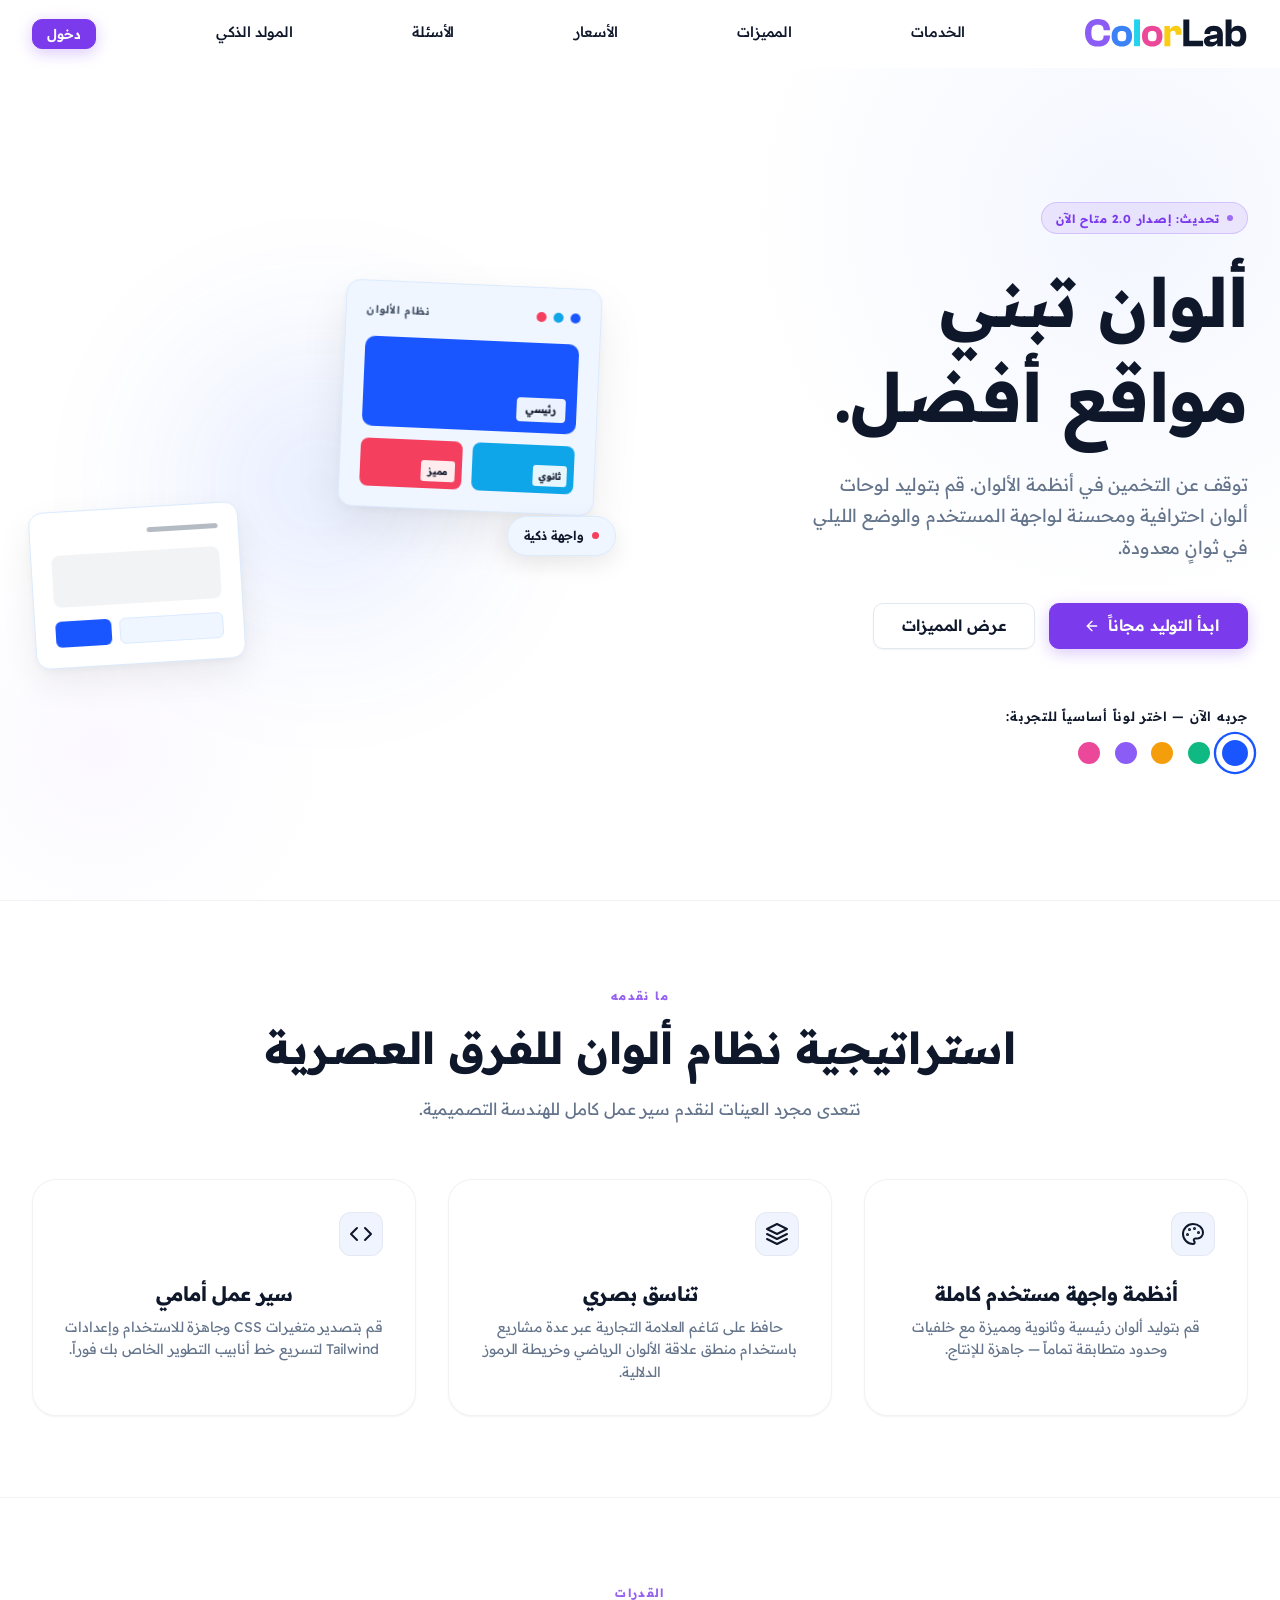
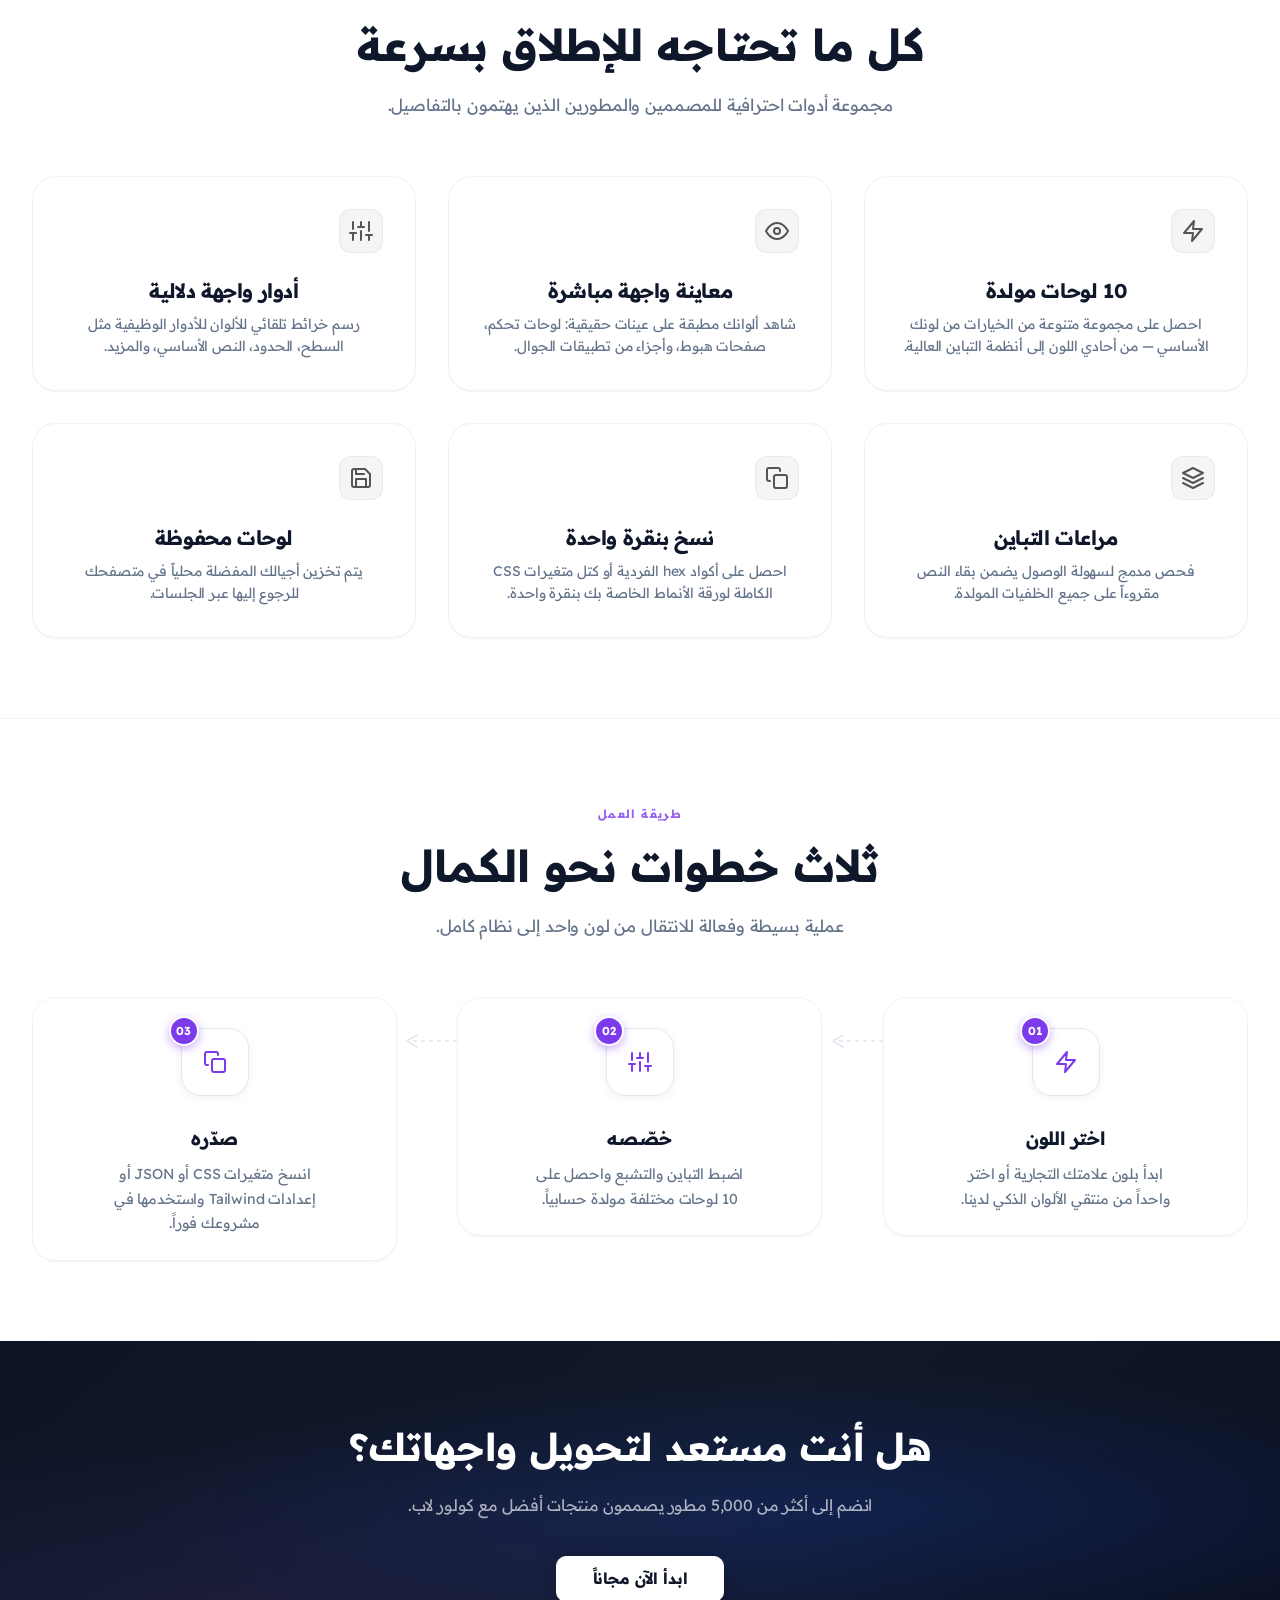
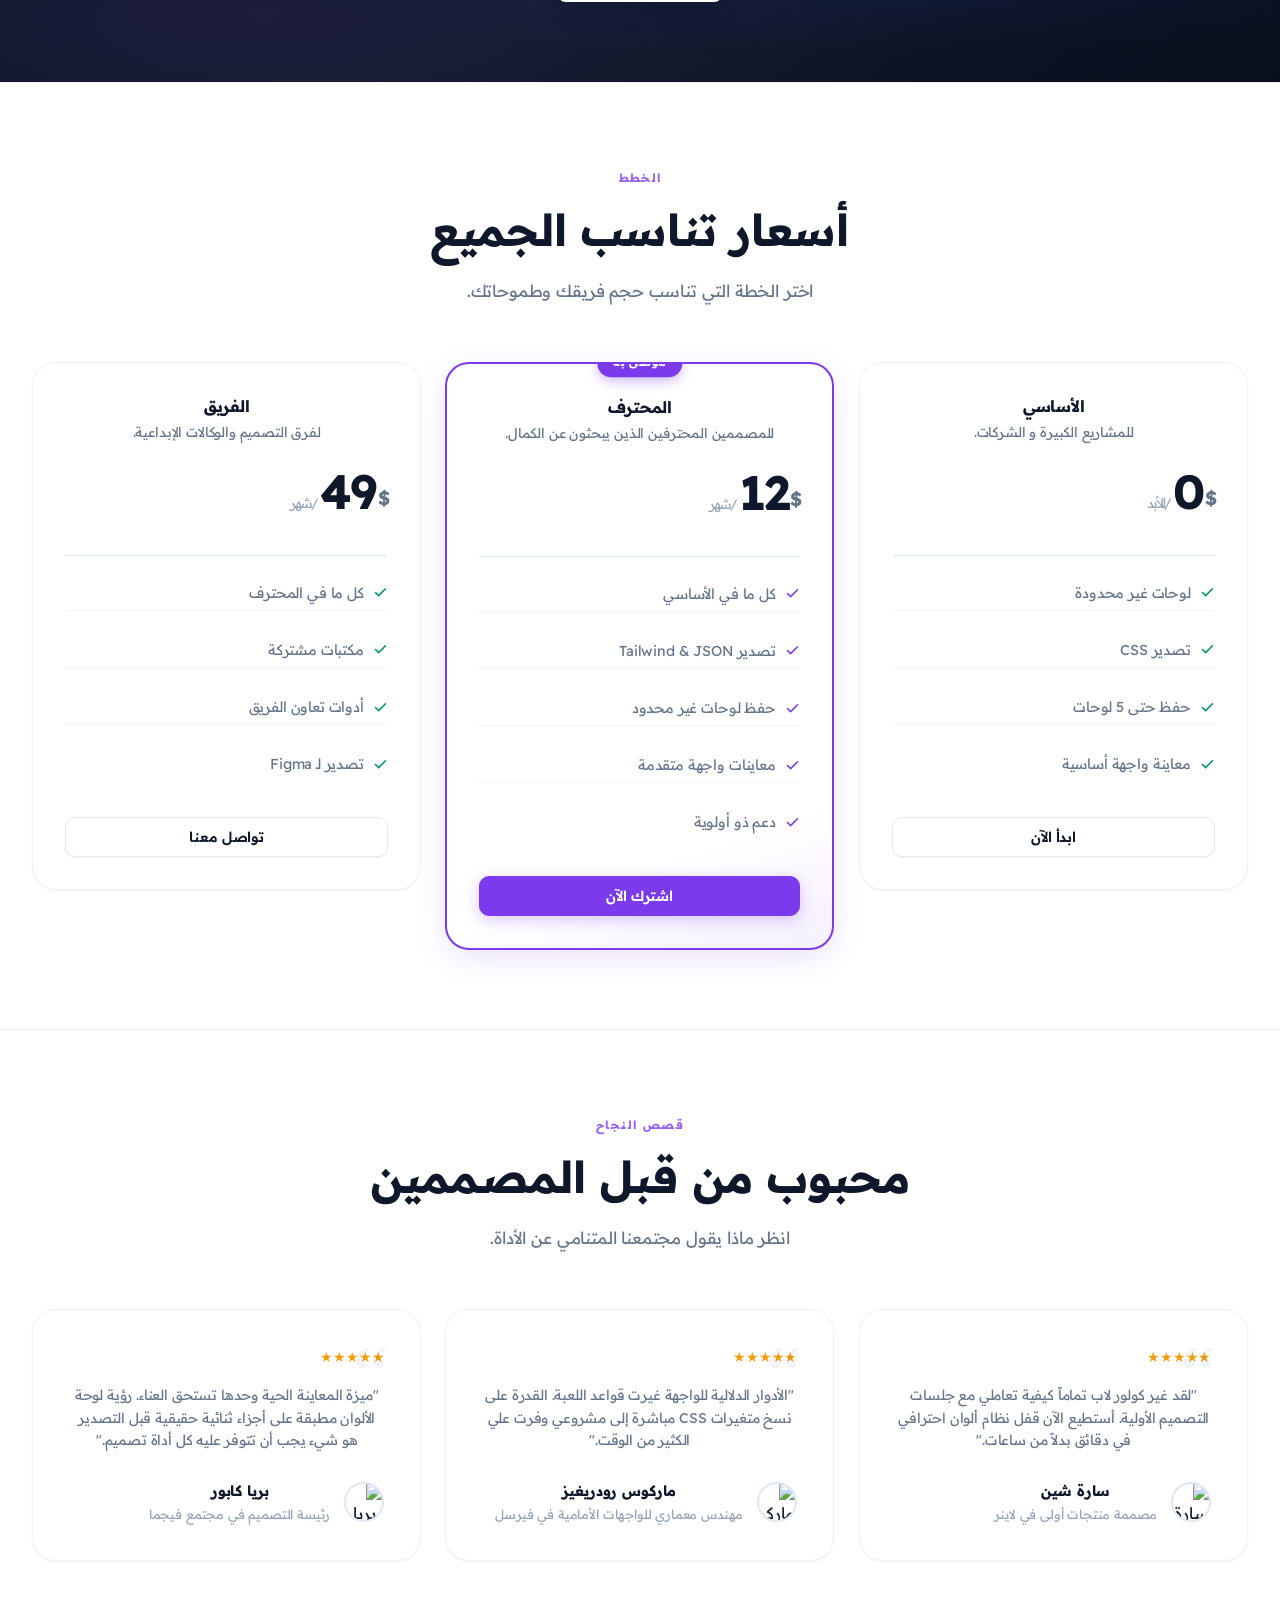
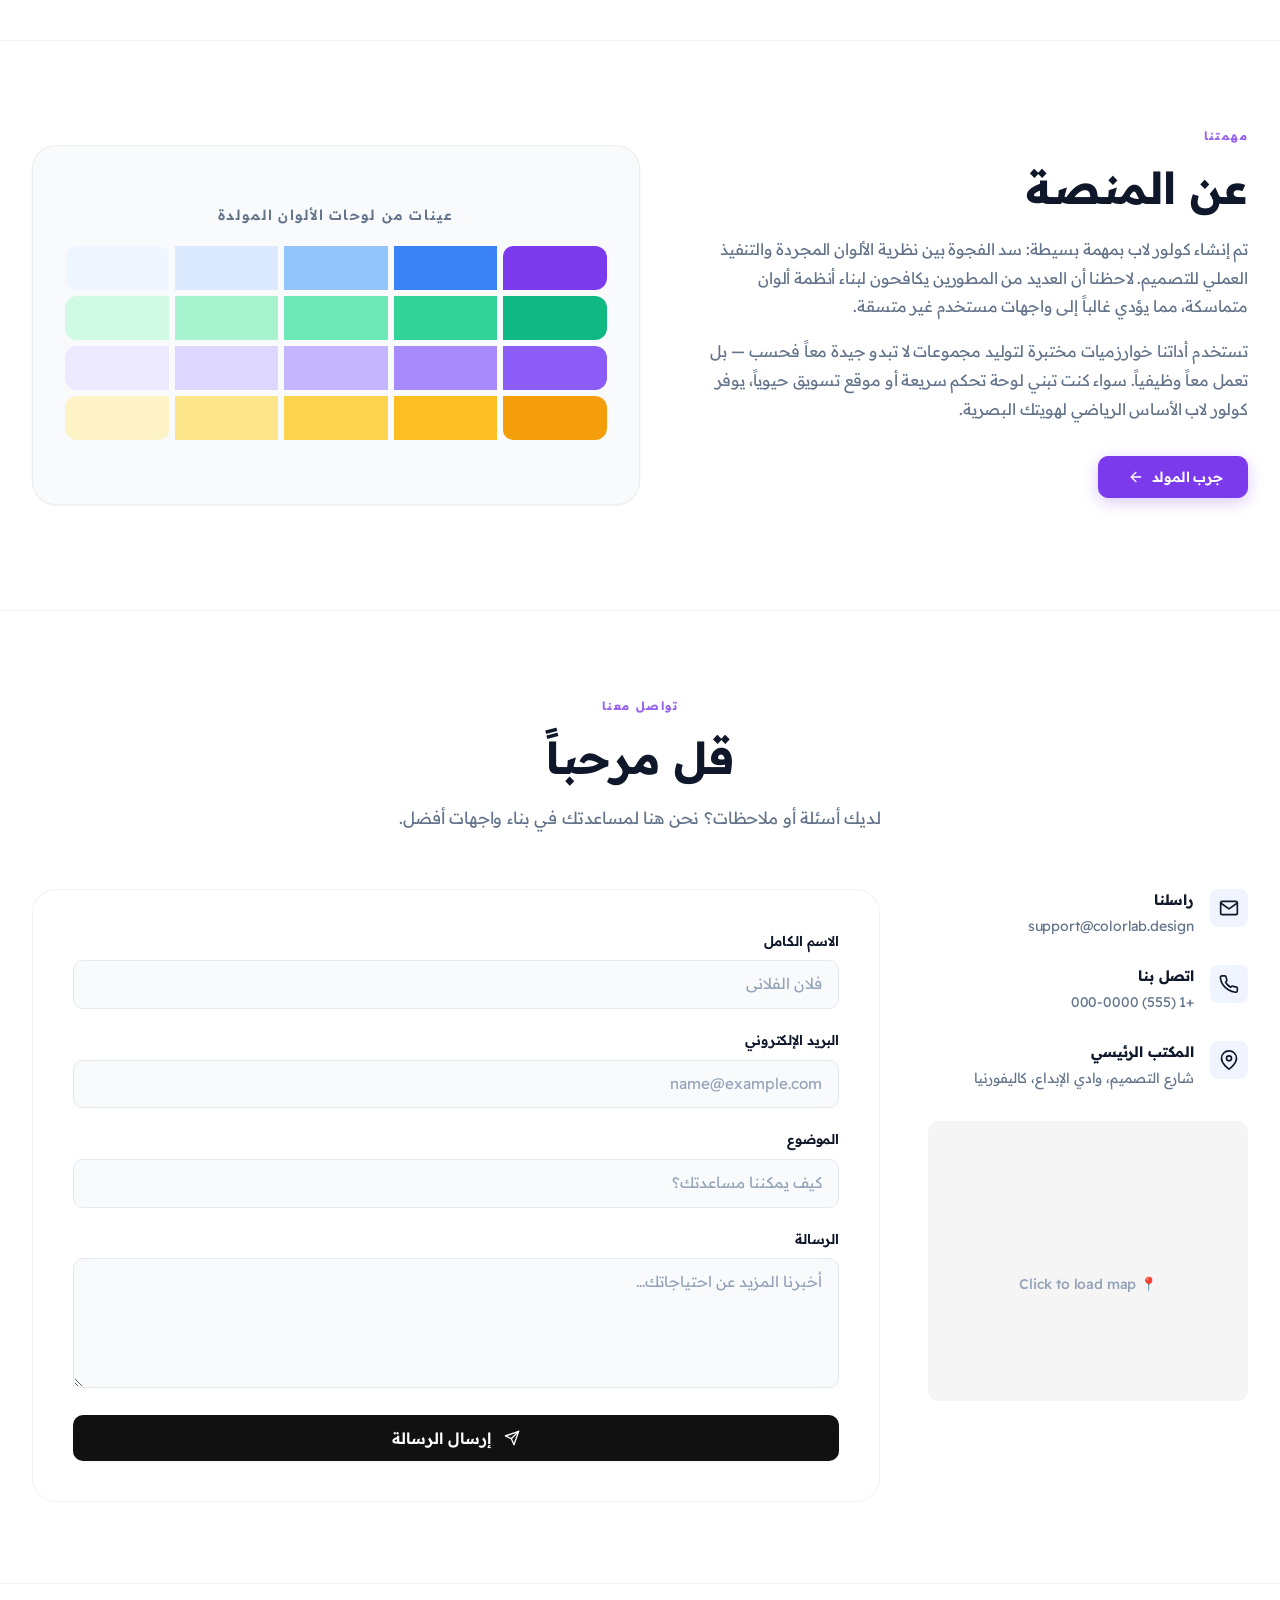
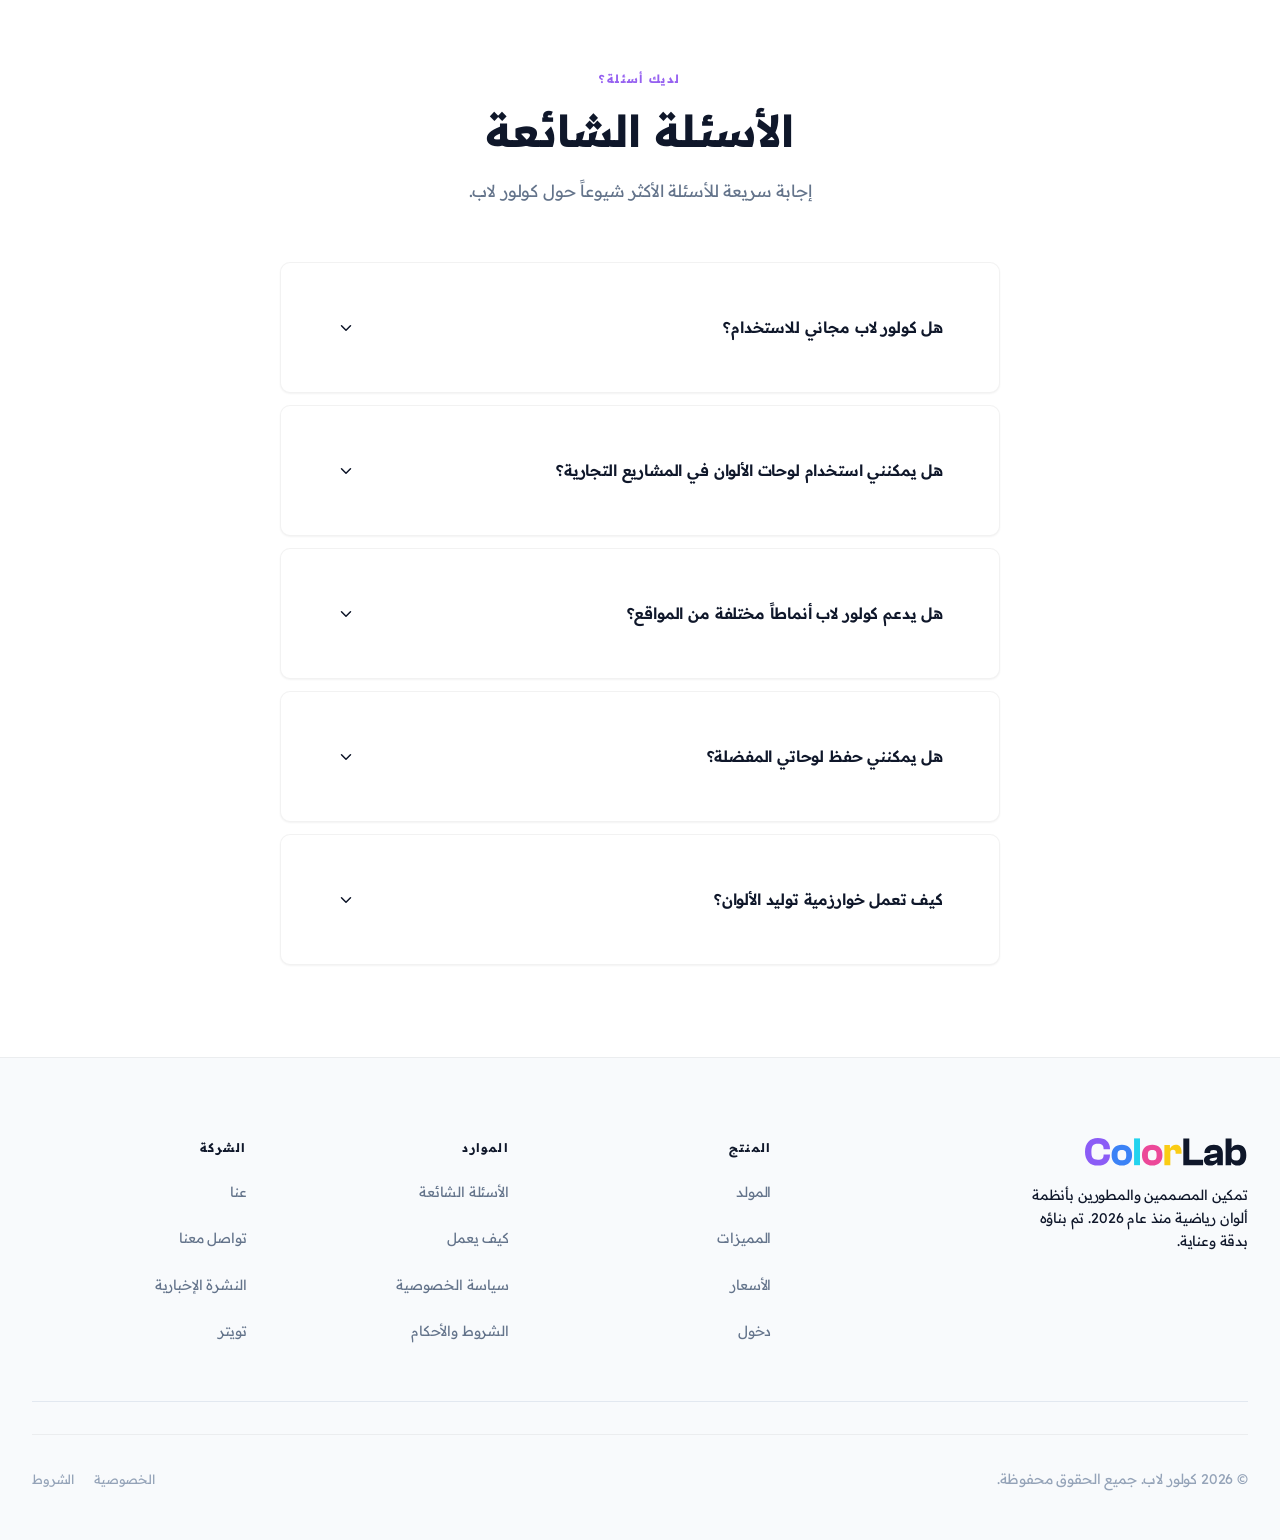
==== commit 0620f8a5: "remake the desgin system" ====
--- a/index.html
+++ b/index.html
@@ -14,7 +14,7 @@
     <link rel="preconnect" href="https://fonts.googleapis.com" />
     <link rel="preconnect" href="https://fonts.gstatic.com" crossorigin />
     <link
-      href="https://fonts.googleapis.com/css2?family=Cairo:wght@400;500;600;700;800&family=Inter:wght@400;500;600;700;800&display=swap"
+      href="https://fonts.googleapis.com/css2?family=Outfit:wght@100..900&family=Readex+Pro:wght@200..700&display=swap"
       rel="stylesheet"
     />
 
@@ -288,14 +288,12 @@
           </a>
         </div>
 
-        <!-- Desktop Nav Links -->
-        <div class="nav-links">
-          <a href="#services" class="nav-link">خدماتنا</a>
+          <a href="#services" class="nav-link">الخدمات</a>
           <a href="#features" class="nav-link">المميزات</a>
           <a href="#pricing" class="nav-link">الأسعار</a>
-          <a href="#faq" class="nav-link">الأسئلة الشائعة</a>
-          <a href="html/tool.html" class="nav-link">المولد</a>
-          <a href="html/login.html" class="btn btn-primary btn-sm">دخول</a>
+          <a href="#faq" class="nav-link">الأسئلة</a>
+          <a href="html/tool.html" class="nav-link">المولد الذكي</a>
+          <a href="html/login.html" class="btn btn-accent btn-sm">دخول</a>
         </div>
 
         <!-- Mobile Hamburger -->
@@ -313,7 +311,6 @@
       </div>
     </nav>
 
-    <!-- Mobile Navigation Drawer -->
     <div
       class="mobile-nav"
       id="mobile-nav"
@@ -321,12 +318,12 @@
       role="dialog"
       aria-label="القائمة المتنقلة"
     >
-      <a href="#services" class="nav-link">خدماتنا</a>
+      <a href="#services" class="nav-link">الخدمات</a>
       <a href="#features" class="nav-link">المميزات</a>
       <a href="#pricing" class="nav-link">الأسعار</a>
-      <a href="#faq" class="nav-link">الأسئلة الشائعة</a>
-      <a href="html/tool.html" class="nav-link">المولد</a>
-      <a href="html/login.html" class="btn btn-primary btn-sm mobile-nav-btn"
+      <a href="#faq" class="nav-link">الأسئلة</a>
+      <a href="html/tool.html" class="nav-link">المولد الذكي</a>
+      <a href="html/login.html" class="btn btn-accent btn-sm mobile-nav-btn"
         >دخول</a
       >
     </div>
@@ -353,31 +350,29 @@
         <div class="container">
           <div class="split-layout hero-split">
             <!-- Left: Text and Actions -->
-            <div class="split-text text-left hero-text-col">
-              <span class="badge"> ميزة جديدة </span>
-
-              <h1 class="hero-title mt-4">ألوان تبني<br />مواقع أفضل.</h1>
+            <div class="split-text hero-text-col">
+              <span class="badge">تحديث: إصدار 2.0 متاح الآن</span>
+
+              <h1 class="hero-title">ألوان تبني<br />مواقع أفضل.</h1>
 
               <p class="hero-subtitle">
-                توقف عن التخمين في أنظمة الألوان الخاصة بك. قم بتوليد لوحات
-                ألوان كاملة ومحسنة لواجهة المستخدم والعلامات التجارية والوضع
-                الليلي فوراً.
-              </p>
-
-              <div class="hero-actions">
+                توقف عن التخمين في أنظمة الألوان. قم بتوليد لوحات
+                ألوان احترافية ومحسنة لواجهة المستخدم والوضع
+                الليلي في ثوانٍ معدودة.
+              </p>
+
+              <div class="hero-actions mb-8">
                 <a
                   href="html/tool.html"
-                  class="hero-cta-btn"
+                  class="btn btn-accent btn-lg"
                   id="hero-cta-main"
                 >
-                  ابدأ التوليد
-                  <svg class="icon icon-sm">
+                  ابدأ التوليد مجاناً
+                  <svg class="icon icon-sm rtl-flip">
                     <use href="#icon-arrow-right"></use>
                   </svg>
                 </a>
-                <a href="#features" class="btn btn-secondary btn-lg"
-                  >عرض المميزات</a
-                >
+                <a href="#features" class="btn btn-secondary btn-lg">عرض المميزات</a>
               </div>
 
               <!-- Interactive Color Picker -->
@@ -434,7 +429,7 @@
               <div class="hero-dots"></div>
 
               <!-- Primary palette card -->
-              <div class="hero-palette-card">
+              <div class="hero-palette-card card">
                 <div class="hero-card-header">
                   <div class="hero-card-dots">
                     <div
@@ -468,7 +463,7 @@
               </div>
 
               <!-- Secondary UI block fragment -->
-              <div class="hero-ui-block">
+              <div class="hero-ui-block card">
                 <div class="hero-ui-block-line"></div>
                 <div class="hero-ui-block-placeholder"></div>
                 <div class="hero-ui-block-actions">
@@ -632,7 +627,7 @@
 
           <div class="steps-wrapper mt-12">
             <!-- Step 01 -->
-            <div class="step-card reveal">
+            <div class="step-card card reveal">
               <div class="step-icon-wrap">
                 <div class="step-icon-box">
                   <svg class="icon icon-lg" viewBox="0 0 24 24" fill="none" stroke="currentColor" stroke-width="2" stroke-linecap="round" stroke-linejoin="round"><polygon points="13 2 3 14 12 14 11 22 21 10 12 10 13 2"></polygon></svg>
@@ -649,7 +644,7 @@
             </div>
 
             <!-- Step 02 -->
-            <div class="step-card reveal reveal-delay-1">
+            <div class="step-card card reveal reveal-delay-1">
               <div class="step-icon-wrap">
                 <div class="step-icon-box">
                   <svg class="icon icon-lg" viewBox="0 0 24 24" fill="none" stroke="currentColor" stroke-width="2" stroke-linecap="round" stroke-linejoin="round"><line x1="4" y1="21" x2="4" y2="14"></line><line x1="4" y1="10" x2="4" y2="3"></line><line x1="12" y1="21" x2="12" y2="12"></line><line x1="12" y1="8" x2="12" y2="3"></line><line x1="20" y1="21" x2="20" y2="16"></line><line x1="20" y1="12" x2="20" y2="3"></line><line x1="1" y1="14" x2="7" y2="14"></line><line x1="9" y1="8" x2="15" y2="8"></line><line x1="17" y1="16" x2="23" y2="16"></line></svg>
@@ -666,7 +661,7 @@
             </div>
 
             <!-- Step 03 -->
-            <div class="step-card reveal reveal-delay-2">
+            <div class="step-card card reveal reveal-delay-2">
               <div class="step-icon-wrap">
                 <div class="step-icon-box">
                   <svg class="icon icon-lg" viewBox="0 0 24 24" fill="none" stroke="currentColor" stroke-width="2" stroke-linecap="round" stroke-linejoin="round"><rect x="9" y="9" width="13" height="13" rx="2" ry="2"></rect><path d="M5 15H4a2 2 0 0 1-2-2V4a2 2 0 0 1 2-2h9a2 2 0 0 1 2 2v1"></path></svg>
@@ -717,7 +712,7 @@
 
           <div class="pricing-grid">
             <!-- Starter -->
-            <div class="pricing-card reveal">
+            <div class="pricing-card card reveal">
               <div class="pricing-header">
                 <h3>الأساسي</h3>
                 <p>للمشاريع الكبيرة و الشركات.</p>
@@ -748,7 +743,7 @@
             </div>
 
             <!-- Pro (Popular) -->
-            <div class="pricing-card popular reveal reveal-delay-1">
+            <div class="pricing-card card popular reveal reveal-delay-1">
               <div class="pricing-header">
                 <h3>المحترف</h3>
                 <p>للمصممين المحترفين الذين يبحثون عن الكمال.</p>
@@ -783,7 +778,7 @@
             </div>
 
             <!-- Team -->
-            <div class="pricing-card reveal reveal-delay-2">
+            <div class="pricing-card card reveal reveal-delay-2">
               <div class="pricing-header">
                 <h3>الفريق</h3>
                 <p>لفرق التصميم والوكالات الإبداعية.</p>
@@ -831,7 +826,7 @@
           </p>
 
           <div class="testimonials-grid">
-            <div class="testimonial-card reveal">
+            <div class="testimonial-card card reveal">
               <div class="testimonial-stars">★★★★★</div>
               <p class="testimonial-content">
                 "لقد غير كولور لاب تماماً كيفية تعاملي مع جلسات التصميم الأولية.
@@ -851,7 +846,7 @@
                 </div>
               </div>
             </div>
-            <div class="testimonial-card reveal reveal-delay-1">
+            <div class="testimonial-card card reveal reveal-delay-1">
               <div class="testimonial-stars">★★★★★</div>
               <p class="testimonial-content">
                 "الأدوار الدلالية للواجهة غيرت قواعد اللعبة. القدرة على نسخ
@@ -871,7 +866,7 @@
                 </div>
               </div>
             </div>
-            <div class="testimonial-card reveal reveal-delay-2">
+            <div class="testimonial-card card reveal reveal-delay-2">
               <div class="testimonial-stars">★★★★★</div>
               <p class="testimonial-content">
                 "ميزة المعاينة الحية وحدها تستحق العناء. رؤية لوحة الألوان مطبقة
@@ -920,9 +915,9 @@
                 موقع تسويق حيوياً، يوفر كولور لاب الأساس الرياضي لهويتك البصرية.
               </p>
               <div class="hero-actions mt-8">
-                <a href="html/tool.html" class="btn btn-primary">
+                <a href="html/tool.html" class="btn btn-accent">
                   جرب المولد
-                  <svg class="icon icon-sm">
+                  <svg class="icon icon-sm rtl-flip">
                     <use href="#icon-arrow-right"></use>
                   </svg>
                 </a>
@@ -1181,7 +1176,7 @@
           </div>
 
           <div class="faq-accordion">
-            <div class="faq-card">
+            <div class="faq-card card">
               <div class="faq-header">
                 <h4>هل كولور لاب مجاني للاستخدام؟</h4>
                 <svg class="faq-chevron icon">
@@ -1198,7 +1193,7 @@
                 </div>
               </div>
             </div>
-            <div class="faq-card">
+            <div class="faq-card card">
               <div class="faq-header">
                 <h4>هل يمكنني استخدام لوحات الألوان في المشاريع التجارية؟</h4>
                 <svg class="faq-chevron icon">
@@ -1215,7 +1210,7 @@
                 </div>
               </div>
             </div>
-            <div class="faq-card">
+            <div class="faq-card card">
               <div class="faq-header">
                 <h4>هل يدعم كولور لاب أنماطاً مختلفة من المواقع؟</h4>
                 <svg class="faq-chevron icon">
@@ -1232,7 +1227,7 @@
                 </div>
               </div>
             </div>
-            <div class="faq-card">
+            <div class="faq-card card">
               <div class="faq-header">
                 <h4>هل يمكنني حفظ لوحاتي المفضلة؟</h4>
                 <svg class="faq-chevron icon">
@@ -1249,7 +1244,7 @@
                 </div>
               </div>
             </div>
-            <div class="faq-card">
+            <div class="faq-card card">
               <div class="faq-header">
                 <h4>كيف تعمل خوارزمية توليد الألوان؟</h4>
                 <svg class="faq-chevron icon">
@@ -1275,7 +1270,7 @@
     <!-- =======================================================================
          FOOTER
          ======================================================================= -->
-    <footer class="footer pt-12 pb-12" role="contentinfo">
+    <footer class="footer" role="contentinfo">
       <div class="container">
         <div class="footer-top">
           <div class="footer-col footer-brand">
--- a/css/main.css
+++ b/css/main.css
@@ -1,66 +1,92 @@
 :root {
-/* ==========================================================================
-   Base CSS & Variables — ColorLab Design System
-   Inspired by Stripe, Linear, Vercel aesthetics.
-   ========================================================================== */
-
-  /* Brand Colors (Updated based on Logo Identity) */
-  --color-primary: #111111;
-  --color-primary-hover: #212121;
-  
-  /* Primary Brand Accent (the vibrant purple from logo) */
-  --color-accent: #7C3AED;
-  --color-accent-hover: #6D28D9;
-
-  /* Additional Identity Colors (from logo palette) */
-  --color-blue: #2563EB;
-  --color-cyan: #06B6D4;
-  --color-pink: #DB2777;
-  --color-yellow: #EAB308;
-
-  /* Hero CTA button uses the purple brand color */
-  --color-hero-cta: #7C3AED;
-  --color-hero-cta-hover: #6D28D9;
-
-  /* Neutral & Backgrounds */
-  --color-bg: #ffffff;
-  --color-bg-alt: #f9fafb;
-  --color-surface: #ffffff;
-
-  /* Typography Colors */
-  --color-text: #0f172a;
-  --color-text-muted: #64748b;
-  --color-text-light: #94a3b8;
-
-  /* Borders & Shadows */
-  --color-border: #e8eaed;
-  --color-border-hover: #c9d0d8;
-
-  /* Shadow scale — from barely-there to deep lift */
-  --shadow-xs:   0 1px 2px rgba(0, 0, 0, 0.05);
-  --shadow-sm:   0 1px 3px rgba(0, 0, 0, 0.07), 0 1px 2px rgba(0, 0, 0, 0.04);
-  --shadow-soft: 0 4px 16px rgba(0, 0, 0, 0.05), 0 1px 3px rgba(0, 0, 0, 0.04);
-  --shadow-md:   0 8px 24px rgba(0, 0, 0, 0.07), 0 2px 6px rgba(0, 0, 0, 0.04);
-  --shadow-hover: 0 20px 44px -8px rgba(0, 0, 0, 0.10), 0 8px 16px -4px rgba(0, 0, 0, 0.05);
-
-  /* Typography System */
-  --font-primary: "Inter", -apple-system, BlinkMacSystemFont, "Segoe UI", Roboto, "Helvetica Neue", Arial, sans-serif;
-  --font-arabic: "Cairo", "Inter", sans-serif;
-
-  /* Spacing & Radii */
+  /* ==========================================================================
+     Base CSS & Variables — ColorLab Pro Design System
+     Senior UI/UX Strategy: Minimal, Professional, Developer-focused.
+     ========================================================================== */
+
+  /* 1. Brand & Identity Colors */
+  --brand-primary: #111111;
+  --brand-accent: #7C3AED;      /* Vibrant Purple */
+  --brand-accent-soft: rgba(124, 58, 237, 0.1);
+  --brand-blue: #2563EB;
+  --brand-cyan: #06B6D4;
+  --brand-pink: #DB2777;
+  --brand-yellow: #EAB308;
+
+  /* 2. Neutral Palette (Modern Layers & Borders) */
+  --bg-main: #FFFFFF;
+  --bg-muted: #F8FAFC;
+  --bg-surface: #FFFFFF;
+  --bg-card: #FFFFFF;
+  --bg-interactive: #F1F5F9;
+
+  /* Unified Border System */
+  --border-width: 1px;
+  --border-main: #E2E8F0;
+  --border-subtle: rgba(0, 0, 0, 0.05);
+  --border-hover: rgba(124, 58, 237, 0.2);
+  --border-interactive: var(--brand-accent);
+  --border-focus: rgba(124, 58, 237, 0.4);
+
+  /* 3. Typography Colors */
+  --text-main: #0F172A;
+  --text-muted: #64748B;
+  --text-light: #94A3B8;
+  --text-inverse: #FFFFFF;
+
+  /* 4. Typography Scale (Minor Third) */
+  --text-hero: clamp(2.75rem, 6vw, 4.5rem);
+  --text-h1: 2.5rem;
+  --text-h2: 2rem;
+  --text-h3: 1.5rem;
+  --text-h4: 1.25rem;
+  --text-base: 1rem;
+  --text-sm: 0.875rem;
+  --text-xs: 0.75rem;
+
+  /* 5. 8px Grid Spacing System */
+  --s-1: 4px;
+  --s-2: 8px;
+  --s-3: 12px;
+  --s-4: 16px;
+  --s-6: 24px;
+  --s-8: 32px;
+  --s-10: 40px;
+  --s-12: 48px;
+  --s-16: 64px;
+  --s-20: 80px;
+
+  /* 6. Border Radius system (Aligned with UI Spec) */
   --radius-sm: 6px;
   --radius-md: 10px;
-  --radius-lg: 16px;
+  --radius-lg: 14px;
   --radius-xl: 24px;
-  --radius-full: 999px;
-
-  /* Layout */
-  --section-subtitle-max: 580px;
-
-  /* Transitions */
-  --transition-fast:   0.15s cubic-bezier(0.16, 1, 0.3, 1);
-  --transition-normal: 0.28s cubic-bezier(0.16, 1, 0.3, 1);
-  --transition-slow:   0.48s cubic-bezier(0.16, 1, 0.3, 1);
+  --radius-full: 9999px;
+
+  /* Shorthand Aliases */
+  --r-sm: var(--radius-sm);
+  --r-md: var(--radius-md);
+  --r-lg: var(--radius-lg);
+  --r-xl: var(--radius-xl);
+  --r-full: var(--radius-full);
+
+  /* 7. Elevation / Shadows (Premium Multi-layered) */
+  --shadow-sm: 0 1px 2px rgba(0,0,0,0.05);
+  --shadow-md: 0 4px 6px -1px rgba(0,0,0,0.05), 0 2px 4px -1px rgba(0,0,0,0.03);
+  --shadow-lg: 0 10px 15px -3px rgba(0,0,0,0.07), 0 4px 6px -2px rgba(0,0,0,0.04);
+  --shadow-xl: 0 20px 25px -5px rgba(0,0,0,0.08), 0 10px 10px -5px rgba(0,0,0,0.04);
+  --shadow-premium: 0 1px 1px rgba(0,0,0,0.05), 0 2px 2px rgba(0,0,0,0.05), 0 4px 4px rgba(0,0,0,0.05), 0 8px 8px rgba(0,0,0,0.05), 0 16px 16px rgba(0,0,0,0.05);
+
+  /* 8. Animations & Transitions */
+  --ease-in-out: cubic-bezier(0.4, 0, 0.2, 1);
+  --ease-out-expo: cubic-bezier(0.16, 1, 0.3, 1);
+  --transition-base: 0.3s var(--ease-out-expo);
+  --transition-relax: 0.5s var(--ease-out-expo);
+  --transition-fast: 0.15s var(--ease-out-expo);
+
+  /* Font Families */
+  --font-primary: "Outfit", -apple-system, BlinkMacSystemFont, "Segoe UI", Roboto, sans-serif;
+  --font-arabic: "Readex Pro", "Outfit", sans-serif;
 }
 
 /* Base Reset */
@@ -71,11 +97,11 @@
   margin: 0;
   padding: 0;
   scrollbar-width: thin;
-  scrollbar-color: var(--color-primary) transparent;
+  scrollbar-color: var(--brand-primary) transparent;
 }
 
 ::-webkit-scrollbar {
-  width: 8px;
+  width: 6px;
 }
 
 ::-webkit-scrollbar-track {
@@ -83,12 +109,12 @@
 }
 
 ::-webkit-scrollbar-thumb {
-  background: var(--color-primary);
-  border-radius: 10px;
+  background: var(--border-hover);
+  border-radius: var(--r-full);
 }
 
 ::-webkit-scrollbar-thumb:hover {
-  background: var(--color-primary-hover);
+  background: var(--text-light);
 }
 
 html {
@@ -97,8 +123,8 @@
 
 body {
   font-family: var(--font-primary);
-  background-color: var(--color-bg);
-  color: var(--color-text);
+  background-color: var(--bg-main);
+  color: var(--text-main);
   line-height: 1.6;
   -webkit-font-smoothing: antialiased;
   -moz-osx-font-smoothing: grayscale;
@@ -113,6 +139,7 @@
   font-family: inherit;
   font-size: inherit;
   line-height: inherit;
+  color: inherit;
 }
 
 [lang="ar"] body,
@@ -120,26 +147,25 @@
   font-family: var(--font-arabic);
 }
 
-/* Typography Extensions */
-h1,
-h2,
-h3,
-h4,
-h5,
-h6 {
-  line-height: 1.15;
+/* Typography Scale Implementation */
+h1 { font-size: var(--text-h1); }
+h2 { font-size: var(--text-h2); }
+h3 { font-size: var(--text-h3); }
+h4 { font-size: var(--text-h4); }
+
+h1, h2, h3, h4 {
+  line-height: 1.2;
   font-weight: 700;
-  color: var(--color-text);
+  color: var(--text-main);
   letter-spacing: -0.03em;
 }
 
 [lang="ar"] h1,
 [lang="ar"] h2,
 [lang="ar"] h3,
-[lang="ar"] h4,
-[lang="ar"] h5,
-[lang="ar"] h6 {
-  letter-spacing: 0; /* Reset letter spacing for Arabic fonts */
+[lang="ar"] h4 {
+  letter-spacing: 0;
+  line-height: 1.4;
 }
 
 a {
@@ -167,13 +193,6 @@
   text-align: right;
 }
 
-[dir="rtl"] .text-left {
-  text-align: right;
-}
-[dir="rtl"] .text-right {
-  text-align: left;
-}
-
 .text-muted {
   color: var(--color-text-muted);
 }
@@ -189,33 +208,30 @@
   background-color: var(--color-bg-alt);
 }
 
-/* Spacing Helpers */
-.mt-4 {
-  margin-top: 1rem;
-}
-.mt-6 {
-  margin-top: 1.5rem;
-}
-.mt-8 {
-  margin-top: 2rem;
-}
-.mt-12 {
-  margin-top: 3rem;
-}
-
-.pt-12 {
-  padding-top: 3rem;
-}
-.pb-12 {
-  padding-bottom: 3rem;
-}
-.p-8 {
-  padding: 2rem;
-}
-.px-4 {
-  padding-left: 1rem;
-  padding-right: 1rem;
-}
+/* Spacing Helpers (8px Grid) */
+.mt-1 { margin-top: var(--s-1); }
+.mt-2 { margin-top: var(--s-2); }
+.mt-4 { margin-top: var(--s-4); }
+.mt-6 { margin-top: var(--s-6); }
+.mt-8 { margin-top: var(--s-8); }
+.mt-12 { margin-top: var(--s-12); }
+.mt-16 { margin-top: var(--s-16); }
+
+.mb-1 { margin-bottom: var(--s-1); }
+.mb-2 { margin-bottom: var(--s-2); }
+.mb-4 { margin-bottom: var(--s-4); }
+.mb-6 { margin-bottom: var(--s-6); }
+.mb-8 { margin-bottom: var(--s-8); }
+
+.p-4 { padding: var(--s-4); }
+.p-6 { padding: var(--s-6); }
+.p-8 { padding: var(--s-8); }
+
+.px-4 { padding-left: var(--s-4); padding-right: var(--s-4); }
+.px-6 { padding-left: var(--s-6); padding-right: var(--s-6); }
+
+.py-12 { padding-top: var(--s-12); padding-bottom: var(--s-12); }
+.py-16 { padding-top: var(--s-16); padding-bottom: var(--s-16); }
 
 /* Display Helpers */
 .w-100 {
@@ -243,3 +259,7 @@
 .fade-in {
   animation: fadeIn 0.4s ease forwards;
 }
+
+[dir="rtl"] .rtl-flip {
+  transform: scaleX(-1);
+}
--- a/css/layout.css
+++ b/css/layout.css
@@ -5,9 +5,9 @@
 /* Universal Container */
 .container {
     width: 100%;
-    max-width: 1200px;
+    max-width: 1280px;
     margin: 0 auto;
-    padding: 0 2rem;
+    padding: 0 var(--s-6);
 }
 
 /* Flex Utilities */
@@ -26,7 +26,7 @@
 /* CSS Grid Engine */
 .grid {
     display: grid;
-    gap: 2rem;
+    gap: var(--s-8);
 }
 
 .grid-2 {
@@ -48,15 +48,15 @@
 
 /* Sections */
 .section-spacing {
-    padding: 7rem 0;
+    padding: var(--s-20) 0;
 }
 
 .section-spacing-sm {
-    padding: 4rem 0;
+    padding: var(--s-12) 0;
 }
 
 .section-divider {
-    border-top: 1px solid var(--color-border);
+    border-top: 1px solid var(--border-subtle);
 }
 
 /* Split Layout (50/50 side by side) */
@@ -89,22 +89,22 @@
 .app-layout {
     display: flex;
     min-height: 100vh;
-    padding-inline-start: 0;
-    transition: padding-inline-start 0.3s ease;
+    background-color: var(--bg-muted);
 }
 
 .sidebar {
-    background-color: var(--color-bg-alt);
-    border-inline-end: 1px solid var(--color-border);
-    padding: 2rem;
+    background-color: var(--bg-surface);
+    border-inline-end: 1px solid var(--border-subtle);
+    padding: var(--s-8);
     position: fixed;
     top: 0;
     inset-inline-start: 0;
-    width: 320px;
+    width: 340px;
     height: 100vh;
     overflow-y: auto;
     z-index: 1000;
-    transition: transform 0.3s ease;
+    transition: transform var(--transition-relax);
+    box-shadow: 4px 0 24px rgba(0,0,0,0.02);
 }
 
 /* RTL / LTR specific off-screen transforms */
@@ -116,14 +116,16 @@
 }
 
 .app-layout.sidebar-open {
-    padding-inline-start: 320px;
+    padding-inline-start: 340px;
 }
 
 .main-content {
-    padding: 2rem;
-    background-color: var(--color-bg);
+    padding: var(--s-8);
+    background-color: var(--bg-main);
     flex: 1;
-    min-width: 0; /* allows grid to shrink properly */
+    min-width: 0;
+    display: flex;
+    flex-direction: column;
 }
 
 /* Sidebar close button for mobile or general use */
@@ -131,5 +133,5 @@
     display: flex;
     justify-content: space-between;
     align-items: center;
-    margin-bottom: 2rem;
+    margin-bottom: var(--s-10);
 }
--- a/css/components.css
+++ b/css/components.css
@@ -71,79 +71,59 @@
   display: inline-flex;
   align-items: center;
   justify-content: center;
-  gap: 0.4em;
-  padding: 0.65rem 1.4rem;
+  gap: var(--s-2);
+  padding: 0.75rem 1.5rem;
   font-weight: 600;
-  font-size: 0.9rem;
-  border-radius: var(--radius-md);
+  font-size: var(--text-sm);
+  border-radius: var(--r-md);
   border: 1px solid transparent;
   cursor: pointer;
-  transition:
-    background-color var(--transition-fast),
-    box-shadow var(--transition-fast),
-    transform var(--transition-fast),
-    color var(--transition-fast),
-    border-color var(--transition-fast);
+  transition: all var(--transition-base);
   text-decoration: none;
   line-height: 1;
   white-space: nowrap;
-  letter-spacing: -0.01em;
 }
 
 /* Black / brand primary button */
 .btn-primary {
-  background-color: var(--color-primary);
-  color: #fff;
-  border-color: var(--color-primary);
-  box-shadow:
-    0 1px 2px rgba(0, 0, 0, 0.15),
-    inset 0 1px 0 rgba(255, 255, 255, 0.08);
+  background-color: var(--brand-primary);
+  color: var(--text-inverse);
+  box-shadow: var(--shadow-sm);
 }
 
 .btn-primary:hover {
-  background-color: var(--color-primary-hover);
-  color: #fff;
-  border-color: var(--color-primary-hover);
-  box-shadow:
-    0 4px 12px rgba(0, 0, 0, 0.15),
-    inset 0 1px 0 rgba(255, 255, 255, 0.08);
+  background-color: #000;
+  box-shadow: var(--shadow-md);
   transform: translateY(-1px);
 }
 
 /* Ghost / secondary button */
 .btn-secondary {
-  background-color: #fff;
-  color: var(--color-text);
-  border-color: var(--color-border);
+  background-color: var(--bg-surface);
+  color: var(--text-main);
+  border-color: var(--border-main);
   box-shadow: var(--shadow-sm);
 }
 
 .btn-secondary:hover {
-  background-color: var(--color-bg-alt);
-  border-color: var(--color-border-hover);
-  box-shadow: var(--shadow-soft);
-  color: var(--color-text);
+  background-color: var(--bg-muted);
+  border-color: var(--border-hover);
+  box-shadow: var(--shadow-md);
   transform: translateY(-1px);
 }
 
 /* Blue accent button — used for hero primary CTA */
 .btn-accent {
-  background-color: var(--color-hero-cta);
-  color: #fff;
-  border-color: var(--color-hero-cta);
-  box-shadow:
-    0 4px 16px rgba(26, 86, 255, 0.28),
-    inset 0 1px 0 rgba(255, 255, 255, 0.12);
+  background-color: var(--brand-accent);
+  color: var(--text-inverse);
+  box-shadow: 0 4px 14px 0 rgba(124, 58, 237, 0.3);
+  border-radius: var(--radius-md);
 }
 
 .btn-accent:hover {
-  background-color: var(--color-hero-cta-hover);
-  color: #fff;
-  border-color: var(--color-hero-cta-hover);
-  box-shadow:
-    0 6px 22px rgba(26, 86, 255, 0.35),
-    inset 0 1px 0 rgba(255, 255, 255, 0.12);
-  transform: translateY(-1px);
+  background-color: #6D28D9;
+  box-shadow: 0 6px 20px rgba(124, 58, 237, 0.4);
+  transform: translateY(-2px);
 }
 
 .btn-sm {
@@ -161,21 +141,55 @@
    ========================================================================== */
 
 .card {
-  background-color: var(--color-surface);
-  border-radius: var(--radius-lg);
-  border: 1px solid var(--color-border);
-  padding: 2rem;
-  box-shadow: var(--shadow-soft);
-  transition:
-    box-shadow var(--transition-normal),
-    transform var(--transition-normal),
-    border-color var(--transition-normal);
+  background-color: var(--bg-card);
+  border-radius: var(--r-xl);
+  border: 1px solid var(--border-subtle);
+  padding: var(--s-8);
+  box-shadow: var(--shadow-sm);
+  transition: all var(--transition-relax);
+  position: relative;
+  overflow: hidden;
+  display: flex;
+  flex-direction: column;
 }
 
 .card:hover {
-  box-shadow: var(--shadow-hover);
-  transform: translateY(-2px);
-  border-color: var(--color-border-hover);
+  transform: translateY(-8px);
+  box-shadow: var(--shadow-xl);
+  border-color: var(--border-hover);
+}
+
+.card::after {
+  content: "";
+  position: absolute;
+  inset: 0;
+  background: radial-gradient(
+    600px circle at var(--mouse-x, 0) var(--mouse-y, 0),
+    rgba(124, 58, 237, 0.03),
+    transparent 40%
+  );
+  z-index: 1;
+  pointer-events: none;
+  opacity: 0;
+  transition: opacity 0.5s;
+}
+
+.card:hover::after {
+  opacity: 1;
+}
+
+.card h3 {
+  font-size: var(--text-h4);
+  font-weight: 700;
+  margin-bottom: var(--s-2);
+  color: var(--text-main);
+  letter-spacing: -0.02em;
+}
+
+.card p {
+  font-size: var(--text-sm);
+  line-height: 1.6;
+  color: var(--text-muted);
 }
 
 /* ==========================================================================
@@ -185,27 +199,27 @@
 .badge {
   display: inline-flex;
   align-items: center;
-  gap: 0.4rem;
-  padding: 0.32rem 0.85rem;
-  border-radius: var(--radius-full);
-  font-size: 0.7rem;
+  gap: var(--s-2);
+  padding: 0.35rem 0.9rem;
+  border-radius: var(--r-full);
+  font-size: var(--text-xs);
   font-weight: 700;
   text-transform: uppercase;
-  letter-spacing: 0.08em;
-  background-color: #eff6ff;
-  color: var(--color-accent);
-  border: 1px solid #dbeafe;
-  margin-bottom: 1.25rem;
+  letter-spacing: 0.05em;
+  background-color: var(--brand-accent-soft);
+  color: var(--brand-accent);
+  border: 1px solid rgba(124, 58, 237, 0.15);
+  margin-bottom: var(--s-4);
 }
 
 .badge::before {
   content: "";
   display: inline-block;
-  width: 5px;
-  height: 5px;
+  width: 6px;
+  height: 6px;
   border-radius: 50%;
   background: currentColor;
-  opacity: 0.75;
+  opacity: 1;
   flex-shrink: 0;
 }
 
@@ -235,20 +249,20 @@
 }
 
 .hero-title {
-  font-size: clamp(2.75rem, 5.5vw, 4.25rem);
+  font-size: var(--text-hero);
   font-weight: 800;
   letter-spacing: -0.04em;
-  line-height: 1.05;
-  margin-bottom: 1.25rem;
-  color: var(--color-text);
+  line-height: 1.1;
+  margin-bottom: var(--s-4);
+  color: var(--text-main);
 }
 
 .hero-subtitle {
-  font-size: 1.1rem;
-  color: var(--color-text-muted);
-  max-width: 500px;
-  line-height: 1.75;
-  margin: 0 0 2.25rem;
+  font-size: var(--text-h4);
+  color: var(--text-muted);
+  max-width: 540px;
+  line-height: 1.6;
+  margin: 0 0 var(--s-8);
 }
 
 .hero-actions {
@@ -591,105 +605,55 @@
 
 .section-label {
   display: inline-block;
-  font-size: 0.72rem;
+  font-size: var(--text-xs);
   font-weight: 700;
   letter-spacing: 0.1em;
   text-transform: uppercase;
-  color: var(--color-accent);
-  margin-bottom: 0.875rem;
+  color: var(--brand-accent);
+  margin-bottom: var(--s-2);
 }
 
 .section-title {
-  font-size: clamp(2rem, 3.5vw, 2.75rem);
+  font-size: var(--text-h2);
   font-weight: 800;
   letter-spacing: -0.04em;
   line-height: 1.1;
-  margin-bottom: 1rem;
-  color: var(--color-text);
+  margin-bottom: var(--s-3);
+  color: var(--text-main);
 }
 
 .section-subtitle {
-  font-size: 1.05rem;
-  color: var(--color-text-muted);
-  max-width: var(--section-subtitle-max, 580px);
-  margin: 0 auto 3.5rem;
-  line-height: 1.72;
+  font-size: var(--text-base);
+  color: var(--text-muted);
+  max-width: 640px;
+  margin: 0 auto var(--s-16);
+  line-height: 1.6;
 }
 
 /* ==========================================================================
    8. SERVICE CARDS
    ========================================================================== */
-
-.service-card {
-  text-align: inherit;
-  padding: 2.25rem;
-  background: #fff;
-  border: 1px solid rgba(0, 0, 0, 0.07);
-  border-top: 3px solid transparent;
-  border-radius: var(--radius-lg);
-  box-shadow: var(--shadow-sm);
-  transition:
-    transform var(--transition-normal),
-    box-shadow var(--transition-normal),
-    border-top-color var(--transition-normal);
-}
-
-.service-card:hover {
-  border-top-color: var(--color-accent);
-  transform: translateY(-3px);
-  box-shadow: var(--shadow-md);
-}
+/* Service Card Specifics */
+.service-card:hover { border-top-color: var(--brand-accent); }
 
 .service-card h3 {
-  font-size: 1.05rem;
-  font-weight: 700;
-  margin-bottom: 0.65rem;
+  font-size: var(--text-h4);
+  font-weight: 700;
+  margin-bottom: var(--s-2);
+  color: var(--text-main);
   letter-spacing: -0.02em;
-  color: var(--color-text);
 }
 
 .service-card p {
-  font-size: 0.9rem;
-  line-height: 1.7;
-  color: var(--color-text-muted);
+  font-size: var(--text-sm);
+  line-height: 1.6;
+  color: var(--text-muted);
 }
 
 /* ==========================================================================
    9. FEATURE CARDS
    ========================================================================== */
-
-.feature-card {
-  text-align: inherit;
-  padding: 2.25rem;
-  background: #fff;
-  border: 1px solid rgba(0, 0, 0, 0.07);
-  border-radius: var(--radius-lg);
-  box-shadow: var(--shadow-sm);
-  transition:
-    transform var(--transition-normal),
-    box-shadow var(--transition-normal),
-    border-color var(--transition-normal);
-}
-
-.feature-card:hover {
-  transform: translateY(-3px);
-  box-shadow: var(--shadow-md);
-  border-color: rgba(0, 0, 0, 0.1);
-}
-
-.feature-card h3 {
-  font-size: 1.05rem;
-  font-weight: 700;
-  margin-bottom: 0.6rem;
-  color: var(--color-text);
-  letter-spacing: -0.02em;
-}
-
-.feature-card p {
-  font-size: 0.9rem;
-  line-height: 1.7;
-  color: var(--color-text-muted);
-}
+/* Feature Card specifics - layout and spacing already in base .card */
 
 /* ==========================================================================
    10. ICON BOX
@@ -699,18 +663,23 @@
   display: inline-flex;
   align-items: center;
   justify-content: center;
-  width: 44px;
-  height: 44px;
-  border-radius: 12px;
-  background: #f3f4f6;
-  color: #555;
-  margin-bottom: 1.5rem;
+  width: 52px;
+  height: 52px;
+  border-radius: 14px;
+  background: var(--bg-muted);
+  color: var(--brand-accent);
+  margin-bottom: var(--s-6);
   flex-shrink: 0;
-}
-
-.icon-box.accent {
-  background: #eff6ff;
-  color: var(--color-accent);
+  transition: all var(--transition-base);
+  border: 1px solid var(--border-subtle);
+}
+
+.card:hover .icon-box {
+  transform: scale(1.1) rotate(-4deg);
+  background: var(--brand-accent);
+  color: #fff;
+  border-color: transparent;
+  box-shadow: 0 8px 20px -4px var(--brand-accent);
 }
 
 /* ==========================================================================
@@ -755,8 +724,8 @@
 
 .pricing-grid {
   display: grid;
-  gap: 1.5rem;
-  margin-top: 3rem;
+  gap: var(--s-6);
+  margin-top: var(--s-10);
   align-items: start;
 }
 
@@ -767,33 +736,53 @@
 }
 
 .pricing-card {
-  background: #fff;
-  border: 1px solid var(--color-border);
-  border-radius: var(--radius-lg);
-  padding: 2.25rem;
-  display: flex;
-  flex-direction: column;
-  position: relative;
-  transition:
-    transform var(--transition-normal),
-    box-shadow var(--transition-normal),
-    border-color var(--transition-normal);
-  box-shadow: var(--shadow-soft);
-}
-
-.pricing-card:hover {
-  transform: translateY(-3px);
-  box-shadow: var(--shadow-hover);
+  /* Inherits foundational premium styles from .card */
 }
 
 .pricing-card.popular {
-  border: 2px solid var(--color-accent);
-  box-shadow: var(--shadow-hover);
-  transform: translateY(-6px);
+  border: 2px solid var(--brand-accent);
+  box-shadow: 0 12px 40px -8px rgba(124, 58, 237, 0.2);
 }
 
 .pricing-card.popular:hover {
-  transform: translateY(-9px);
+  transform: translateY(-12px) scale(1.02);
+}
+
+.pricing-header h3 {
+  font-size: var(--text-h3);
+  margin-bottom: var(--s-2);
+}
+
+.pricing-price {
+  font-size: 2.5rem;
+  font-weight: 800;
+  margin: var(--s-6) 0;
+  letter-spacing: -0.05em;
+}
+
+.pricing-price span {
+  font-size: var(--text-sm);
+  font-weight: 500;
+  color: var(--text-muted);
+}
+
+.pricing-features {
+  margin-bottom: var(--s-8);
+}
+
+.pricing-features li {
+  display: flex;
+  align-items: center;
+  gap: var(--s-2);
+  font-size: var(--text-sm);
+  color: var(--text-muted);
+  margin-bottom: var(--s-3);
+}
+
+.pricing-features .icon {
+  width: 18px;
+  height: 18px;
+  color: var(--brand-accent);
 }
 
 .pricing-card.popular::before {
@@ -906,8 +895,8 @@
 
 .testimonials-grid {
   display: grid;
-  gap: 1.5rem;
-  margin-top: 3rem;
+  gap: var(--s-6);
+  margin-top: var(--s-10);
 }
 
 @media (min-width: 768px) {
@@ -917,24 +906,7 @@
 }
 
 .testimonial-card {
-  background: #fff;
-  border: 1px solid var(--color-border);
-  border-radius: var(--radius-lg);
-  padding: 2rem;
-  text-align: left;
-  box-shadow: var(--shadow-soft);
-  transition:
-    box-shadow var(--transition-normal),
-    border-color var(--transition-normal),
-    transform var(--transition-normal);
-  position: relative;
-  overflow: hidden;
-}
-
-.testimonial-card:hover {
-  box-shadow: var(--shadow-md);
-  border-color: var(--color-border-hover);
-  transform: translateY(-2px);
+  /* Inherits unified premium styles from .card */
 }
 
 .testimonial-card::before {
@@ -953,18 +925,17 @@
 .testimonial-stars {
   display: flex;
   gap: 2px;
-  margin-bottom: 1rem;
-  color: #f59e0b;
-  font-size: 0.8rem;
+  margin-bottom: var(--s-4);
+  color: var(--brand-yellow);
+  font-size: var(--text-base);
 }
 
 .testimonial-content {
-  font-size: 0.95rem;
-  color: var(--color-text);
-  margin-bottom: 1.5rem;
-  font-style: normal;
-  line-height: 1.8;
-  font-weight: 400;
+  font-size: var(--text-base);
+  color: var(--text-main);
+  margin-bottom: var(--s-6);
+  font-style: italic;
+  line-height: 1.6;
 }
 
 .testimonial-author {
@@ -1010,7 +981,7 @@
 
 .form-group {
   margin-bottom: 1.25rem;
-  text-align: left;
+  text-align: start;
   position: relative;
 }
 
@@ -1028,26 +999,23 @@
   padding: 0.75rem 1rem;
   font-size: 0.95rem;
   font-family: inherit;
-  background: var(--color-bg-alt);
-  border: 1px solid var(--color-border);
+  background: var(--bg-muted);
+  border: var(--border-width) solid var(--border-main);
   border-radius: var(--radius-md);
-  color: var(--color-text);
-  transition:
-    border-color var(--transition-fast),
-    box-shadow var(--transition-fast),
-    background var(--transition-fast);
+  color: var(--text-main);
+  transition: all var(--transition-base);
   line-height: 1.5;
 }
 
 .form-control::placeholder {
-  color: var(--color-text-light);
+  color: var(--text-light);
 }
 
 .form-control:focus {
   outline: none;
   background: #fff;
-  border-color: rgba(26, 86, 255, 0.5);
-  box-shadow: 0 0 0 3px rgba(26, 86, 255, 0.09);
+  border-color: var(--border-interactive);
+  box-shadow: 0 0 0 4px var(--border-focus);
 }
 
 textarea.form-control {
@@ -1071,7 +1039,7 @@
 }
 
 .contact-info {
-  text-align: left;
+  text-align: start;
 }
 
 .info-item {
@@ -1195,19 +1163,17 @@
 }
 
 .faq-card {
-  background: #fff;
-  border: 1px solid var(--color-border);
-  border-radius: var(--radius-md);
-  margin-bottom: 0.65rem;
+  background: var(--bg-card);
+  border: 1px solid var(--border-subtle);
+  border-radius: var(--r-md);
+  margin-bottom: var(--s-3);
   overflow: hidden;
-  transition:
-    box-shadow var(--transition-normal),
-    border-color var(--transition-normal);
+  transition: all var(--transition-base);
 }
 
 .faq-card:hover {
-  border-color: var(--color-border-hover);
-  box-shadow: var(--shadow-soft);
+  border-color: var(--border-hover);
+  box-shadow: var(--shadow-md);
 }
 
 .faq-header {
@@ -1284,77 +1250,73 @@
    ========================================================================== */
 
 .footer {
-  background: var(--color-bg-alt);
+  background: var(--bg-muted);
+  padding-top: var(--s-20);
+  padding-bottom: var(--s-12);
+  border-top: 1px solid var(--border-subtle);
 }
 
 .footer-top {
   display: grid;
-  gap: 2.5rem;
-  text-align: left;
-  padding-bottom: 3.5rem;
-  border-bottom: 1px solid var(--color-border);
+  gap: var(--s-12);
+  margin-bottom: var(--s-16);
 }
 
 @media (min-width: 768px) {
   .footer-top {
-    grid-template-columns: 2fr 1fr 1fr 1fr;
+    grid-template-columns: 2.5fr 1fr 1fr 1fr;
   }
+}
+
+.footer-col h5 {
+  font-size: var(--text-xs);
+  font-weight: 700;
+  text-transform: uppercase;
+  letter-spacing: 0.1em;
+  color: var(--text-main);
+  margin-bottom: var(--s-4);
+}
+
+.footer-links {
+  display: flex;
+  flex-direction: column;
+  gap: var(--s-2);
+}
+
+.footer-links a {
+  color: var(--text-muted);
+  font-size: var(--text-sm);
+  transition: all var(--transition-base);
+}
+
+.footer-links a:hover {
+  color: var(--brand-accent);
+  transform: translateX(-4px);
+}
+
+[dir="rtl"] .footer-links a:hover {
+  transform: translateX(4px);
+}
+
+.footer-bottom {
+  padding-top: var(--s-8);
+  border-top: 1px solid var(--border-subtle);
+  display: flex;
+  flex-direction: column;
+  gap: var(--s-4);
+  align-items: center;
+}
+
+@media (min-width: 768px) {
   .footer-bottom {
     flex-direction: row;
     justify-content: space-between;
   }
 }
 
-.footer-col .footer-brand .logo {
-  margin-bottom: 10px;
-}
-
-.footer-col h5 {
-  font-size: 0.75rem;
-  font-weight: 700;
-  text-transform: uppercase;
-  letter-spacing: 0.09em;
-  color: var(--color-text);
-  margin-bottom: 1.1rem;
-}
-
-.footer-links li {
-  margin-bottom: 0.6rem;
-}
-
-.footer-links a {
-  color: var(--color-text-muted);
-  font-size: 0.875rem;
-  transition: color var(--transition-fast);
-  display: inline-block;
-}
-
-.footer-links a:hover {
-  color: var(--color-text);
-}
-
-.footer-bottom {
-  padding-top: 1.75rem;
-  display: flex;
-  flex-direction: column;
-  align-items: center;
-  gap: 1rem;
-}
-
 .footer-bottom-links {
   display: flex;
-  gap: 1.5rem;
-  align-items: center;
-}
-
-.footer-bottom-links a {
-  color: var(--color-text-muted);
-  font-size: 0.8rem;
-  transition: color var(--transition-fast);
-}
-
-.footer-bottom-links a:hover {
-  color: var(--color-text);
+  gap: var(--s-6);
 }
 
 /* ==========================================================================
--- a/css/polish.css
+++ b/css/polish.css
@@ -15,12 +15,12 @@
 }
 
 p {
-    color: var(--color-text-muted);
+    color: var(--text-muted);
     line-height: 1.78;
 }
 
 strong {
-    color: var(--color-text);
+    color: var(--text-main);
     font-weight: 600;
 }
 
@@ -54,7 +54,7 @@
     left: 0;
     width: 0;
     height: 1.5px;
-    background: var(--color-text);
+    background: var(--text-main);
     transition: width var(--transition-normal);
     border-radius: 2px;
 }
@@ -65,7 +65,7 @@
 }
 
 .nav-link.active {
-    color: var(--color-text);
+    color: var(--text-main);
 }
 
 
@@ -105,7 +105,7 @@
 /* Title mark highlight */
 .hero-title mark {
     background: none;
-    color: var(--color-accent);
+    color: var(--brand-accent);
 }
 
 .hero-title {
@@ -114,12 +114,12 @@
     letter-spacing: -0.04em;
     line-height: 1.05;
     margin-bottom: 1.5rem;
-    color: var(--color-text);
+    color: var(--text-main);
 }
 
 .hero-subtitle {
     font-size: 1.125rem;
-    color: var(--color-text-muted);
+    color: var(--text-muted);
     max-width: 440px;
     line-height: 1.75;
     margin-bottom: 2.5rem;
@@ -128,7 +128,7 @@
 /* Accent keyword highlight in hero heading */
 .hero-title mark {
     background: none;
-    color: var(--color-accent);
+    color: var(--brand-accent);
 }
 
 
@@ -142,7 +142,7 @@
     font-weight: 700;
     letter-spacing: 0.1em;
     text-transform: uppercase;
-    color: var(--color-accent);
+    color: var(--brand-accent);
     margin-bottom: 0.875rem;
 }
 
@@ -152,12 +152,12 @@
     letter-spacing: -0.04em;
     line-height: 1.1;
     margin-bottom: 1rem;
-    color: var(--color-text);
+    color: var(--text-main);
 }
 
 .section-subtitle {
     font-size: 1.05rem;
-    color: var(--color-text-muted);
+    color: var(--text-muted);
     max-width: var(--section-subtitle-max, 580px);
     line-height: 1.72;
     margin: 0 auto 3.5rem;
@@ -178,9 +178,9 @@
     font-weight: 700;
     text-transform: uppercase;
     letter-spacing: 0.07em;
-    background-color: #f0f4ff;
-    color: var(--color-accent);
-    border: 1px solid #dbeafe;
+    background-color: var(--brand-accent-soft);
+    color: var(--brand-accent);
+    border: 1px solid var(--border-hover);
     margin-bottom: 1.25rem;
 }
 
@@ -195,104 +195,21 @@
 }
 
 
-/* --------------------------------------------------------------------------
-   6. CARDS — Soft, minimal, premium
-   -------------------------------------------------------------------------- */
-
-.card {
-    border-radius: var(--radius-lg);
-    border-color: rgba(0, 0, 0, 0.06);
-}
+
 
 
 /* --------------------------------------------------------------------------
    7. FEATURE CARDS — Refined structure
    -------------------------------------------------------------------------- */
 
-.feature-card {
-    padding: 2.25rem;
-    text-align: left;
-    background: #fff;
-    border: 1px solid rgba(0, 0, 0, 0.06);
-    border-radius: var(--radius-lg);
-    box-shadow: 0 1px 3px rgba(0, 0, 0, 0.04), 0 1px 2px rgba(0, 0, 0, 0.02);
-    transition: transform var(--transition-normal), box-shadow var(--transition-normal), border-color var(--transition-normal);
-}
-
-.feature-card:hover {
-    transform: translateY(-3px);
-    box-shadow: 0 12px 28px -6px rgba(0, 0, 0, 0.08), 0 4px 8px rgba(0, 0, 0, 0.03);
-    border-color: rgba(0, 0, 0, 0.1);
-}
-
-.feature-card h3 {
-    font-size: 1.05rem;
-    font-weight: 700;
-    margin-bottom: 0.6rem;
-    color: var(--color-text);
-    letter-spacing: -0.02em;
-}
-
-.feature-card p {
-    font-size: 0.9rem;
-    line-height: 1.65;
-    color: var(--color-text-muted);
-}
-
-.feature-icon {
-    width: 44px;
-    height: 44px;
-    background: #f5f5f5;
-    border-radius: 10px;
-    display: flex;
-    align-items: center;
-    justify-content: center;
-    margin-bottom: 1.5rem;
-    font-size: inherit;
-}
+/* feature-card, service-card, etc. now leverage the unified .card class */
 
 
 /* --------------------------------------------------------------------------
    8. SERVICE CARDS — Left-aligned with subtle accent line
    -------------------------------------------------------------------------- */
 
-.service-card {
-    text-align: left;
-    padding: 2.25rem;
-    background: #fff;
-    border: 1px solid rgba(0, 0, 0, 0.06);
-    border-top: 3px solid transparent;
-    transition: transform var(--transition-normal), box-shadow var(--transition-normal), border-top-color var(--transition-normal);
-}
-
-.service-card:hover {
-    border-top-color: var(--color-accent);
-    transform: translateY(-3px);
-    box-shadow: 0 12px 28px -6px rgba(0, 0, 0, 0.07);
-}
-
-.service-icon {
-    width: 42px;
-    height: 42px;
-    background: #f0f4ff;
-    border-radius: 10px;
-    display: flex;
-    align-items: center;
-    justify-content: center;
-    margin-bottom: 1.5rem;
-}
-
-.service-card h3 {
-    font-size: 1.05rem;
-    font-weight: 700;
-    margin-bottom: 0.65rem;
-    letter-spacing: -0.02em;
-}
-
-.service-card p {
-    font-size: 0.9rem;
-    line-height: 1.65;
-}
+/* service-card styles integrated into components.css */
 
 
 /* --------------------------------------------------------------------------
@@ -332,17 +249,17 @@
     width: 68px;
     height: 68px;
     background: #fff;
-    border: 1.5px solid var(--color-border);
+    border: 1.5px solid var(--border-main);
     border-radius: 20px;
     display: flex;
     align-items: center;
     justify-content: center;
-    color: var(--color-accent);
+    color: var(--brand-accent);
     box-shadow: 0 2px 8px rgba(0,0,0,0.06);
     transition:
-        transform var(--transition-normal),
-        box-shadow var(--transition-normal),
-        border-color var(--transition-normal);
+        transform var(--transition-base),
+        box-shadow var(--transition-base),
+        border-color var(--transition-base);
     position: relative;
     z-index: 1;
 }
@@ -359,7 +276,7 @@
     left: -6px;
     width: 30px;
     height: 30px;
-    background: var(--color-accent);
+    background: var(--brand-accent);
     color: #fff;
     border-radius: 50%;
     display: flex;
@@ -371,21 +288,21 @@
     z-index: 2;
     line-height: 1;
     letter-spacing: 0;
-    border: 2px solid var(--color-bg-alt);
+    border: 2px solid var(--bg-card);
 }
 
 .step-card h4 {
     font-size: 1.15rem;
     font-weight: 700;
     margin-bottom: 0.65rem;
-    color: var(--color-text);
+    color: var(--text-main);
     letter-spacing: -0.02em;
 }
 
 .step-card p {
     font-size: 0.9rem;
     line-height: 1.7;
-    color: var(--color-text-muted);
+    color: var(--text-muted);
     max-width: 220px;
     margin: 0 auto;
 }
@@ -396,7 +313,7 @@
     align-items: center;
     justify-content: center;
     padding-top: 2rem; /* align with icon center */
-    color: var(--color-border);
+    color: var(--border-main);
     width: 60px;
     flex-shrink: 0;
 }
@@ -456,7 +373,7 @@
     backdrop-filter: blur(12px);
     -webkit-backdrop-filter: blur(12px);
     padding: 4.5rem 3rem;
-    border-radius: var(--radius-xl);
+    border-radius: var(--r-xl);
     text-align: center;
     color: white;
     position: relative;
@@ -485,7 +402,7 @@
     font-weight: 700;
     font-size: 0.975rem;
     padding: 0.9rem 2.25rem;
-    border-radius: var(--radius-md);
+    border-radius: var(--r-md);
 }
 
 .offers .btn-primary:hover {
@@ -513,30 +430,11 @@
     }
 }
 
-.pricing-card {
-    background: #fff;
-    border: 1px solid var(--color-border);
-    border-radius: var(--radius-lg);
-    padding: 2rem;
-    display: flex;
-    flex-direction: column;
-    gap: 0;
-    position: relative;
-    transition:
-        transform var(--transition-normal),
-        box-shadow var(--transition-normal);
-    box-shadow: var(--shadow-soft);
-    text-align: left;
-}
-
-.pricing-card:hover {
-    transform: translateY(-4px);
-    box-shadow: var(--shadow-hover);
-}
+/* pricing-card styles integrated into components.css */
 
 /* Popular card — accented border + elevated */
 .pricing-card.popular {
-    border: 2px solid var(--color-accent);
+    border: 2px solid var(--brand-accent);
     box-shadow: 0 8px 32px -4px rgba(124,58,237,0.18);
     transform: translateY(-8px);
     background: linear-gradient(160deg, #fff 80%, #f5f0ff 100%);
@@ -554,10 +452,10 @@
     top: -1px;
     left: 50%;
     transform: translate(-50%, -50%);
-    background: var(--color-accent);
+    background: var(--brand-accent);
     color: #fff;
     padding: 0.3rem 1rem;
-    border-radius: var(--radius-full);
+    border-radius: var(--r-full);
     font-size: 0.68rem;
     font-weight: 700;
     letter-spacing: 0.07em;
@@ -574,13 +472,13 @@
     font-size: 1rem;
     font-weight: 700;
     letter-spacing: -0.02em;
-    color: var(--color-text);
+    color: var(--text-main);
     margin-bottom: 0.3rem;
 }
 
 .pricing-header p {
     font-size: 0.85rem;
-    color: var(--color-text-muted);
+    color: var(--text-muted);
     line-height: 1.5;
     margin: 0;
 }
@@ -588,7 +486,7 @@
 .pricing-price {
     font-size: 3rem;
     font-weight: 800;
-    color: var(--color-text);
+    color: var(--text-main);
     margin: 1.25rem 0;
     letter-spacing: -0.04em;
     line-height: 1;
@@ -601,19 +499,19 @@
     font-size: 1.2rem;
     font-weight: 700;
     margin-bottom: 0.4rem;
-    color: var(--color-text-muted);
+    color: var(--text-muted);
 }
 
 .pricing-price span {
     font-size: 0.85rem;
     font-weight: 400;
-    color: var(--color-text-light);
+    color: var(--text-light);
     margin-bottom: 0.3rem;
 }
 
 .pricing-divider {
     border: none;
-    border-top: 1px solid var(--color-border);
+    border-top: 1px solid var(--border-main);
     margin: 1.25rem 0;
 }
 
@@ -632,7 +530,7 @@
     align-items: center;
     gap: 0.6rem;
     font-size: 0.9rem;
-    color: var(--color-text-muted);
+    color: var(--text-muted);
     line-height: 1.4;
 }
 
@@ -646,7 +544,7 @@
 
 /* Popular card check icons get accent color */
 .pricing-card.popular .pricing-features li .icon {
-    color: var(--color-accent);
+    color: var(--brand-accent);
 }
 
 /* CTA button always at bottom */
@@ -656,17 +554,17 @@
 
 /* Accent button for popular card */
 .btn-accent {
-    background-color: var(--color-accent);
+    background-color: var(--brand-accent);
     color: #fff;
-    border-color: var(--color-accent);
+    border-color: var(--brand-accent);
     box-shadow: 0 4px 16px rgba(124,58,237,0.28);
 }
 
 .btn-accent:hover {
-    background-color: var(--color-accent-hover);
-    border-color: var(--color-accent-hover);
+    background-color: #6D28D9;
+    border-color: #6D28D9;
     box-shadow: 0 6px 24px rgba(124,58,237,0.38);
-    transform: translateY(-1px);
+    transform: translateY(-2px);
     color: #fff;
 }
 
@@ -706,14 +604,14 @@
     font-size: 5rem;
     line-height: 1;
     font-family: Georgia, serif;
-    color: var(--color-text);
+    color: var(--text-main);
     opacity: 0.05;
     pointer-events: none;
 }
 
 .testimonial-content {
     font-size: 0.975rem;
-    color: var(--color-text);
+    color: var(--text-main);
     margin-bottom: 1.75rem;
     font-style: normal;
     line-height: 1.75;
@@ -734,7 +632,7 @@
     border-radius: 50%;
     overflow: hidden;
     flex-shrink: 0;
-    border: 2px solid var(--color-border);
+    border: 2px solid var(--border-main);
 }
 
 .author-avatar img {
@@ -746,13 +644,13 @@
 .author-info h5 {
     font-size: 0.9rem;
     font-weight: 700;
-    color: var(--color-text);
+    color: var(--text-main);
     letter-spacing: -0.01em;
 }
 
 .author-info p {
     font-size: 0.8rem;
-    color: var(--color-text-light);
+    color: var(--text-light);
     line-height: 1.4;
 }
 
@@ -764,7 +662,7 @@
 .about .split-text p {
     font-size: 1rem;
     line-height: 1.8;
-    color: var(--color-text-muted);
+    color: var(--text-muted);
     margin-top: 1rem;
 }
 
@@ -789,23 +687,23 @@
 .form-label {
     font-size: 0.85rem;
     font-weight: 600;
-    color: var(--color-text);
+    color: var(--text-main);
     margin-bottom: 0.5rem;
     letter-spacing: -0.01em;
 }
 
 .form-control {
-    background: var(--color-bg-alt);
-    border: 1px solid var(--color-border);
-    border-radius: var(--radius-md);
+    background: var(--bg-muted);
+    border: 1px solid var(--border-main);
+    border-radius: var(--r-md);
     padding: 0.75rem 1rem;
     font-size: 0.95rem;
-    color: var(--color-text);
+    color: var(--text-main);
     transition: all var(--transition-fast);
 }
 
 .form-control::placeholder {
-    color: var(--color-text-light);
+    color: var(--text-light);
 }
 
 .form-control:focus {
@@ -836,12 +734,12 @@
 
 .info-text p {
     font-size: 0.875rem;
-    color: var(--color-text-muted);
+    color: var(--text-muted);
 }
 
 .map-placeholder {
     background: #f5f5f5;
-    border-radius: var(--radius-md);
+    border-radius: var(--r-md);
     border-color: rgba(0, 0, 0, 0.06);
     height: 280px;
     cursor: pointer;
@@ -853,7 +751,7 @@
 
 .map-placeholder::after {
     content: '📍 Click to load map';
-    color: var(--color-text-light);
+    color: var(--text-light);
     font-size: 0.875rem;
     font-weight: 500;
 }
@@ -873,7 +771,7 @@
 }
 
 .faq-card {
-    border-radius: var(--radius-md) !important;
+    border-radius: var(--r-md) !important;
     margin-bottom: 0.75rem !important;
     overflow: hidden;
 }
@@ -897,7 +795,7 @@
 }
 
 .faq-card.open .faq-header {
-    border-bottom: 1px solid var(--color-border);
+    border-bottom: 1px solid var(--border-main);
 }
 
 .faq-content {
@@ -924,7 +822,7 @@
    -------------------------------------------------------------------------- */
 
 .footer {
-    background: var(--color-bg-alt);
+    background: var(--bg-muted);
 }
 
 .footer-col h5 {
@@ -932,19 +830,19 @@
     font-weight: 700;
     text-transform: uppercase;
     letter-spacing: 0.08em;
-    color: var(--color-text);
+    color: var(--text-main);
     margin-bottom: 1.25rem;
 }
 
 .footer-links a {
     font-size: 0.875rem;
-    color: var(--color-text-muted);
+    color: var(--text-muted);
     display: inline-block;
     transition: color var(--transition-fast), transform var(--transition-fast);
 }
 
 .footer-links a:hover {
-    color: var(--color-text);
+    color: var(--text-main);
     transform: translateX(2px);
 }
 
@@ -960,7 +858,7 @@
 
 .footer-bottom {
     font-size: 0.8rem;
-    color: var(--color-text-light);
+    color: var(--text-light);
 }
 
 
@@ -1004,7 +902,7 @@
 }
 
 .text-accent {
-    color: var(--color-accent);
+    color: var(--brand-accent);
 }
 
 .text-sm {
@@ -1026,7 +924,7 @@
 /* Selection color */
 ::selection {
     background: rgba(26, 86, 255, 0.15);
-    color: var(--color-text);
+    color: var(--text-main);
 }
 
 
--- a/css/responsive.css
+++ b/css/responsive.css
@@ -119,7 +119,7 @@
         backdrop-filter: blur(20px);
         -webkit-backdrop-filter: blur(20px);
         padding: 1.5rem;
-        border-top: 1px solid var(--color-border);
+        border-top: 1px solid var(--border-main);
         z-index: 99;
         gap: 0;
         overflow-y: auto;
@@ -141,8 +141,8 @@
         padding: 1rem 0;
         font-size: 1.1rem;
         font-weight: 500;
-        color: var(--color-text);
-        border-bottom: 1px solid var(--color-border);
+        color: var(--text-main);
+        border-bottom: 1px solid var(--border-main);
         text-decoration: none;
         opacity: 1;
         transform: none;
@@ -154,7 +154,7 @@
     }
 
     .mobile-nav .nav-link:hover {
-        color: var(--color-text-muted);
+        color: var(--text-muted);
     }
 
     .mobile-nav .btn {
@@ -166,7 +166,7 @@
     /* --- HERO --- */
     .hero {
         padding: 5rem 0 4rem;
-        text-align: center;
+        text-align: inherit;
     }
 
     .split-layout {
@@ -175,7 +175,7 @@
     }
 
     .split-text {
-        text-align: center;
+        text-align: inherit;
     }
 
     .hero-subtitle {
@@ -254,7 +254,8 @@
     .footer-top {
         grid-template-columns: 1fr 1fr !important;
         gap: 2.5rem;
-        text-align: left;
+        text-align: inherit;
+        border-bottom: 1px solid var(--border-main);
     }
 
     .footer-col:first-child {
@@ -705,7 +706,7 @@
 @media (max-width: 575px) {
     .login-card {
         padding: 1.5rem 1.25rem !important;
-        border-radius: var(--radius-md);
+        border-radius: var(--r-md);
     }
 
     .login-header h2 {
@@ -838,9 +839,9 @@
     grid-template-columns: 2fr 1fr 1fr 1fr;
     gap: 3rem;
     padding-bottom: 3rem;
-    border-bottom: 1px solid var(--color-border);
+    border-bottom: 1px solid var(--border-main);
     margin-bottom: 2rem;
-    text-align: left;
+    text-align: start;
 }
 
 .footer-top h5 {
@@ -848,7 +849,7 @@
     font-weight: 700;
     letter-spacing: 0.1em;
     text-transform: uppercase;
-    color: var(--color-text);
+    color: var(--text-main);
     margin-bottom: 1.25rem;
 }
 
@@ -863,13 +864,13 @@
 
 .footer-links a {
     font-size: 0.875rem;
-    color: var(--color-text-muted);
+    color: var(--text-muted);
     text-decoration: none;
     transition: color 180ms ease;
 }
 
 .footer-links a:hover {
-    color: var(--color-text);
+    color: var(--text-main);
 }
 
 .footer-brand p {
@@ -893,13 +894,13 @@
 
 .footer-bottom-links a {
     font-size: 0.8rem;
-    color: var(--color-text-light);
+    color: var(--text-light);
     text-decoration: none;
     transition: color 180ms ease;
 }
 
 .footer-bottom-links a:hover {
-    color: var(--color-text-muted);
+    color: var(--text-muted);
 }
 
 /* Tablet footer: 2 columns */
@@ -940,7 +941,7 @@
     bottom: 1.5rem;
     left: 50%;
     transform: translateX(-50%);
-    background: var(--color-text);
+    background: var(--text-main);
     color: #fff;
     border: none;
     border-radius: 50px;
@@ -1009,7 +1010,7 @@
     font-weight: 700;
     letter-spacing: 0.12em;
     text-transform: uppercase;
-    color: var(--color-accent);
+    color: var(--brand-accent);
     margin-bottom: 0.75rem;
 }
 
@@ -1022,7 +1023,7 @@
     display: block;
     font-size: clamp(3rem, 6vw, 4.5rem);
     font-weight: 900;
-    color: var(--color-text);
+    color: var(--text-main);
     opacity: 0.05;
     line-height: 1;
     margin-bottom: 0.5rem; /* fixed: no negative margin */
@@ -1042,7 +1043,7 @@
     display: flex;
     align-items: center;
     justify-content: center;
-    background: var(--color-bg-alt);
+    background: var(--bg-muted);
 }
 
 .about-visual-inner {
@@ -1054,7 +1055,7 @@
     font-weight: 600;
     text-transform: uppercase;
     letter-spacing: 0.09em;
-    color: var(--color-text-light);
+    color: var(--text-light);
     margin-bottom: 1.25rem;
     text-align: center;
 }
